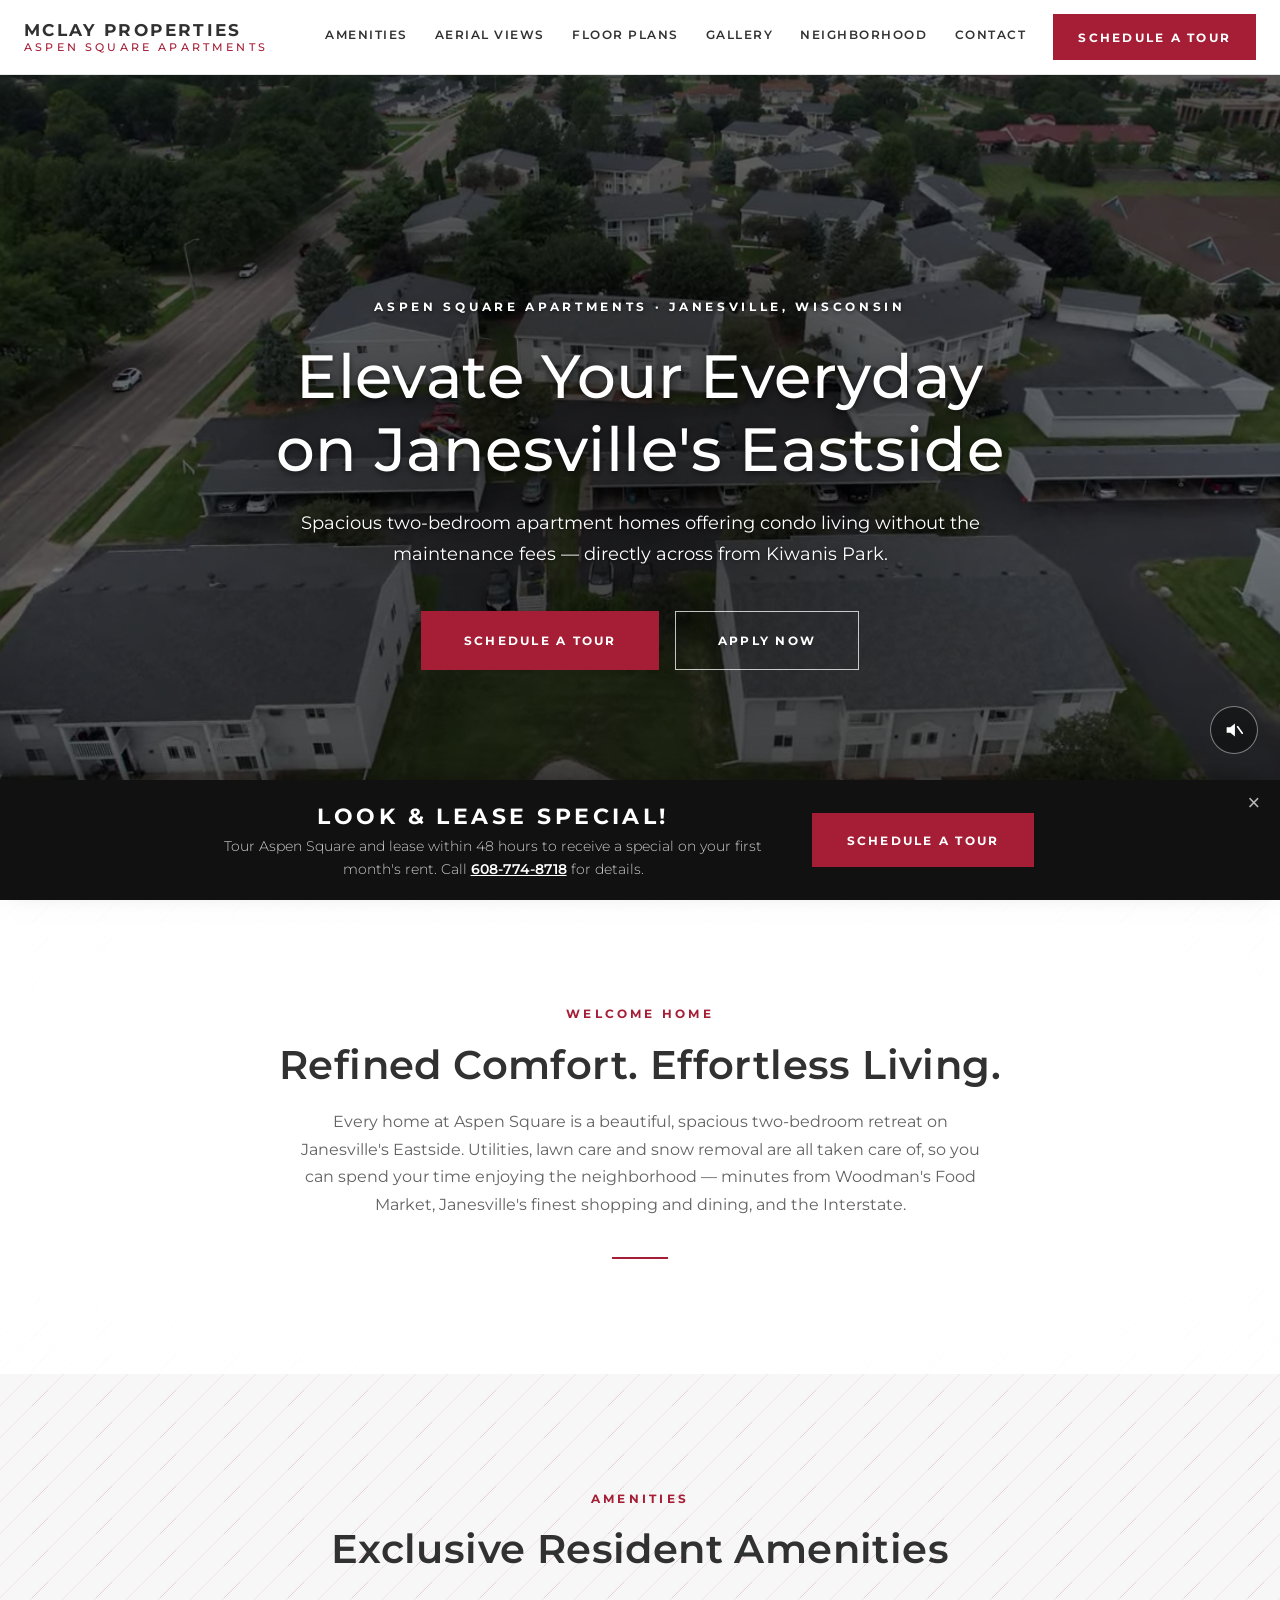
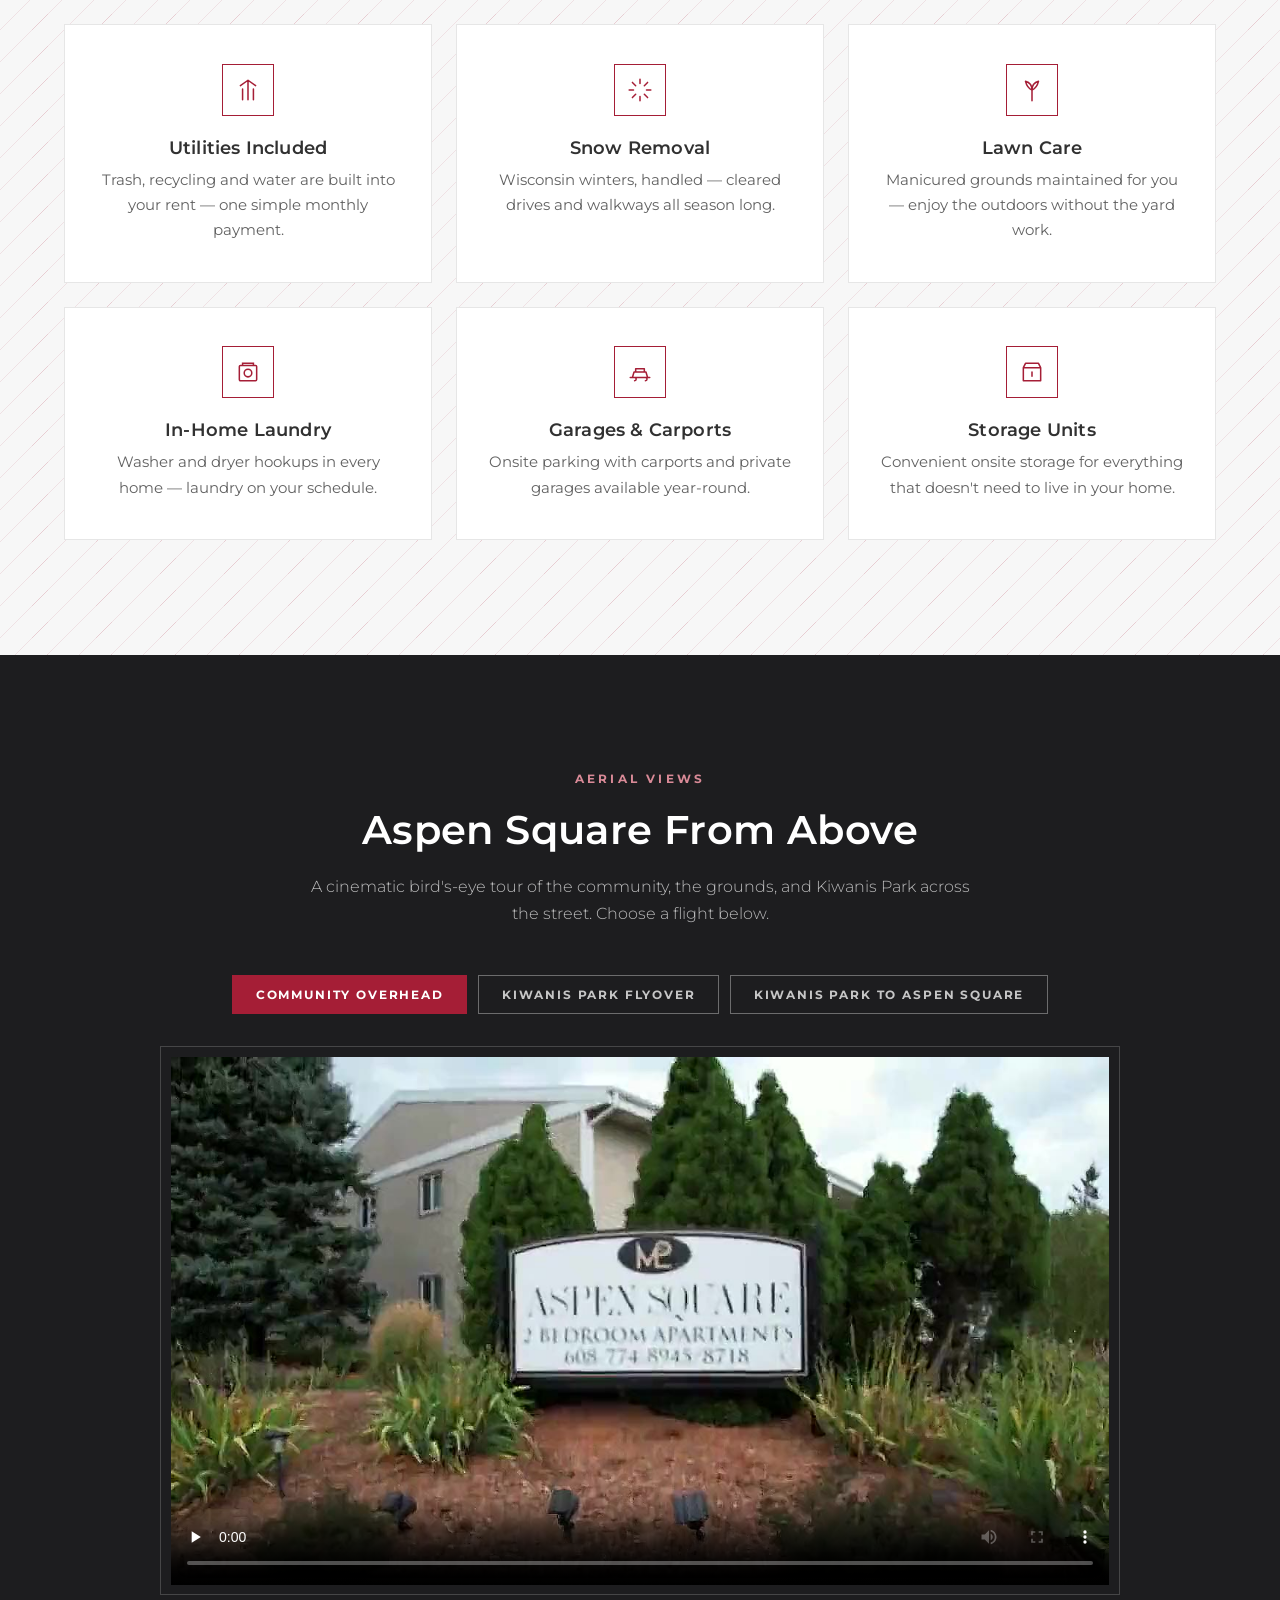
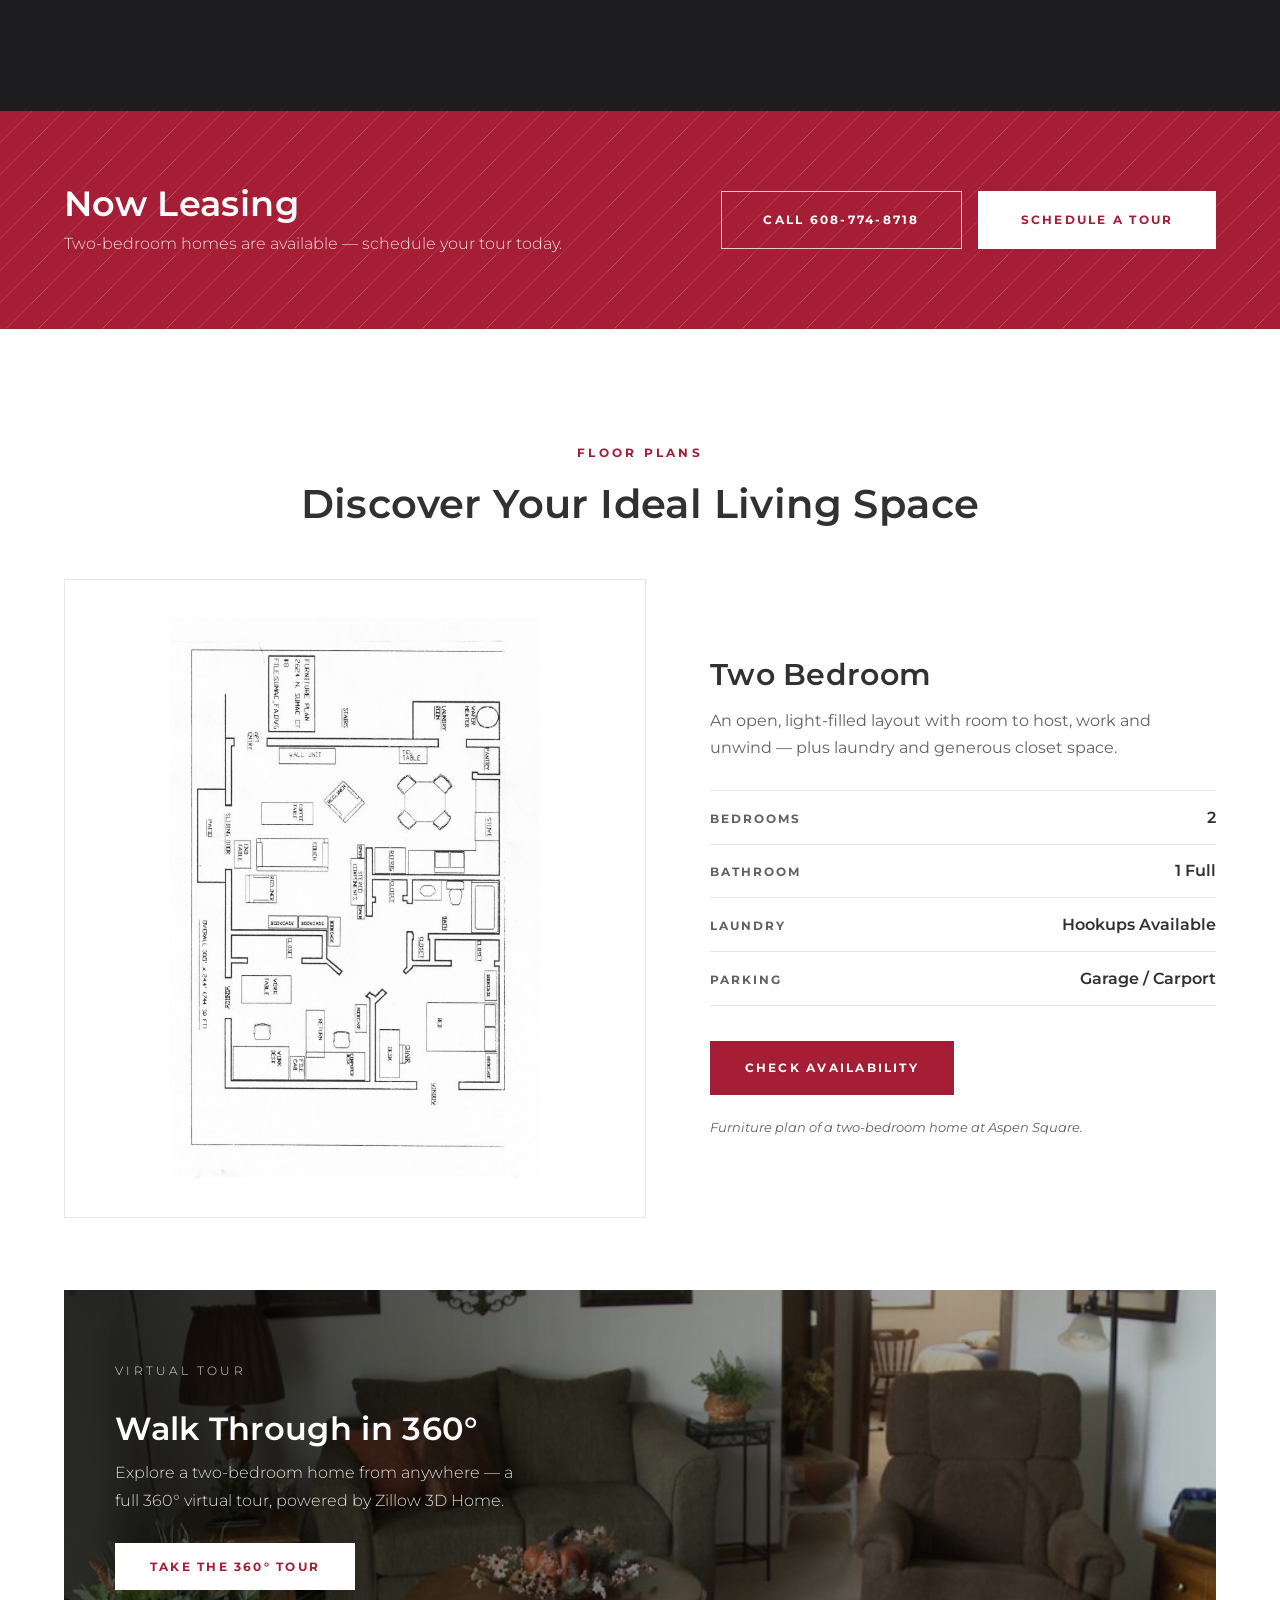
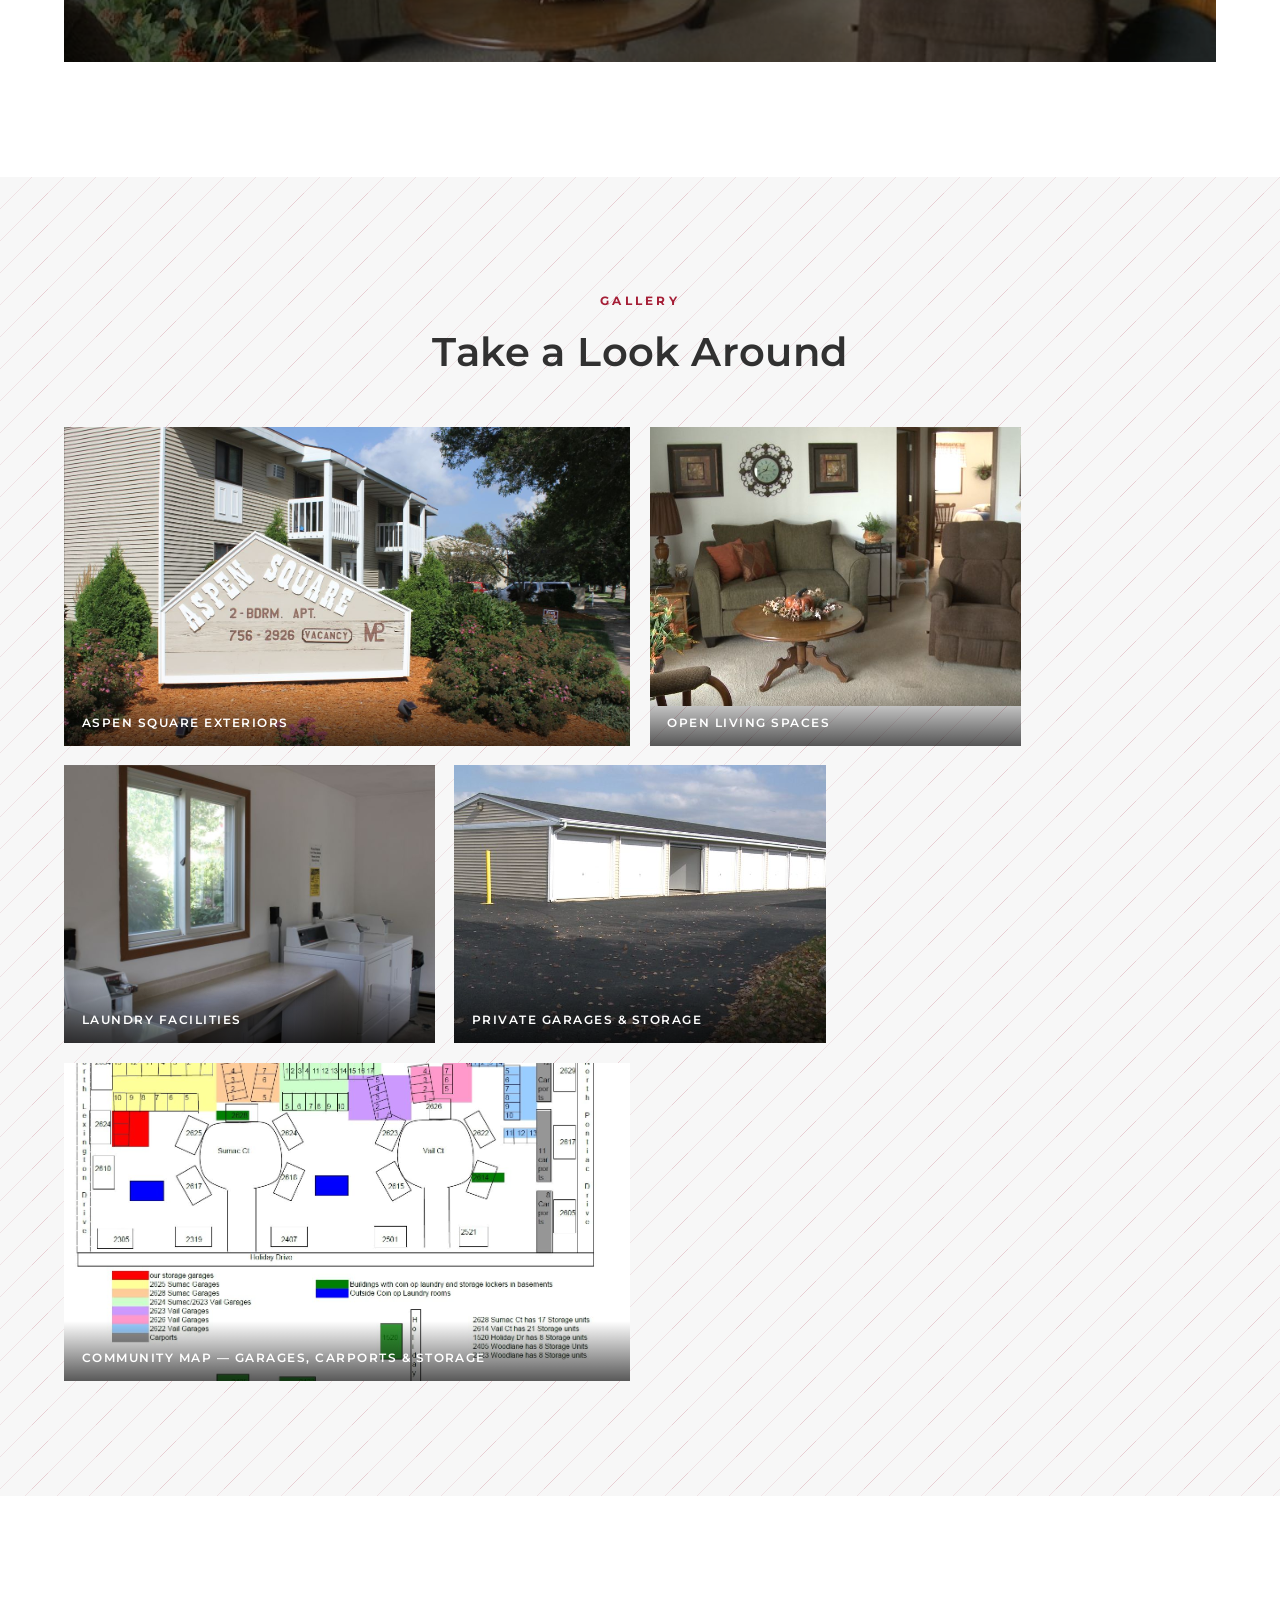
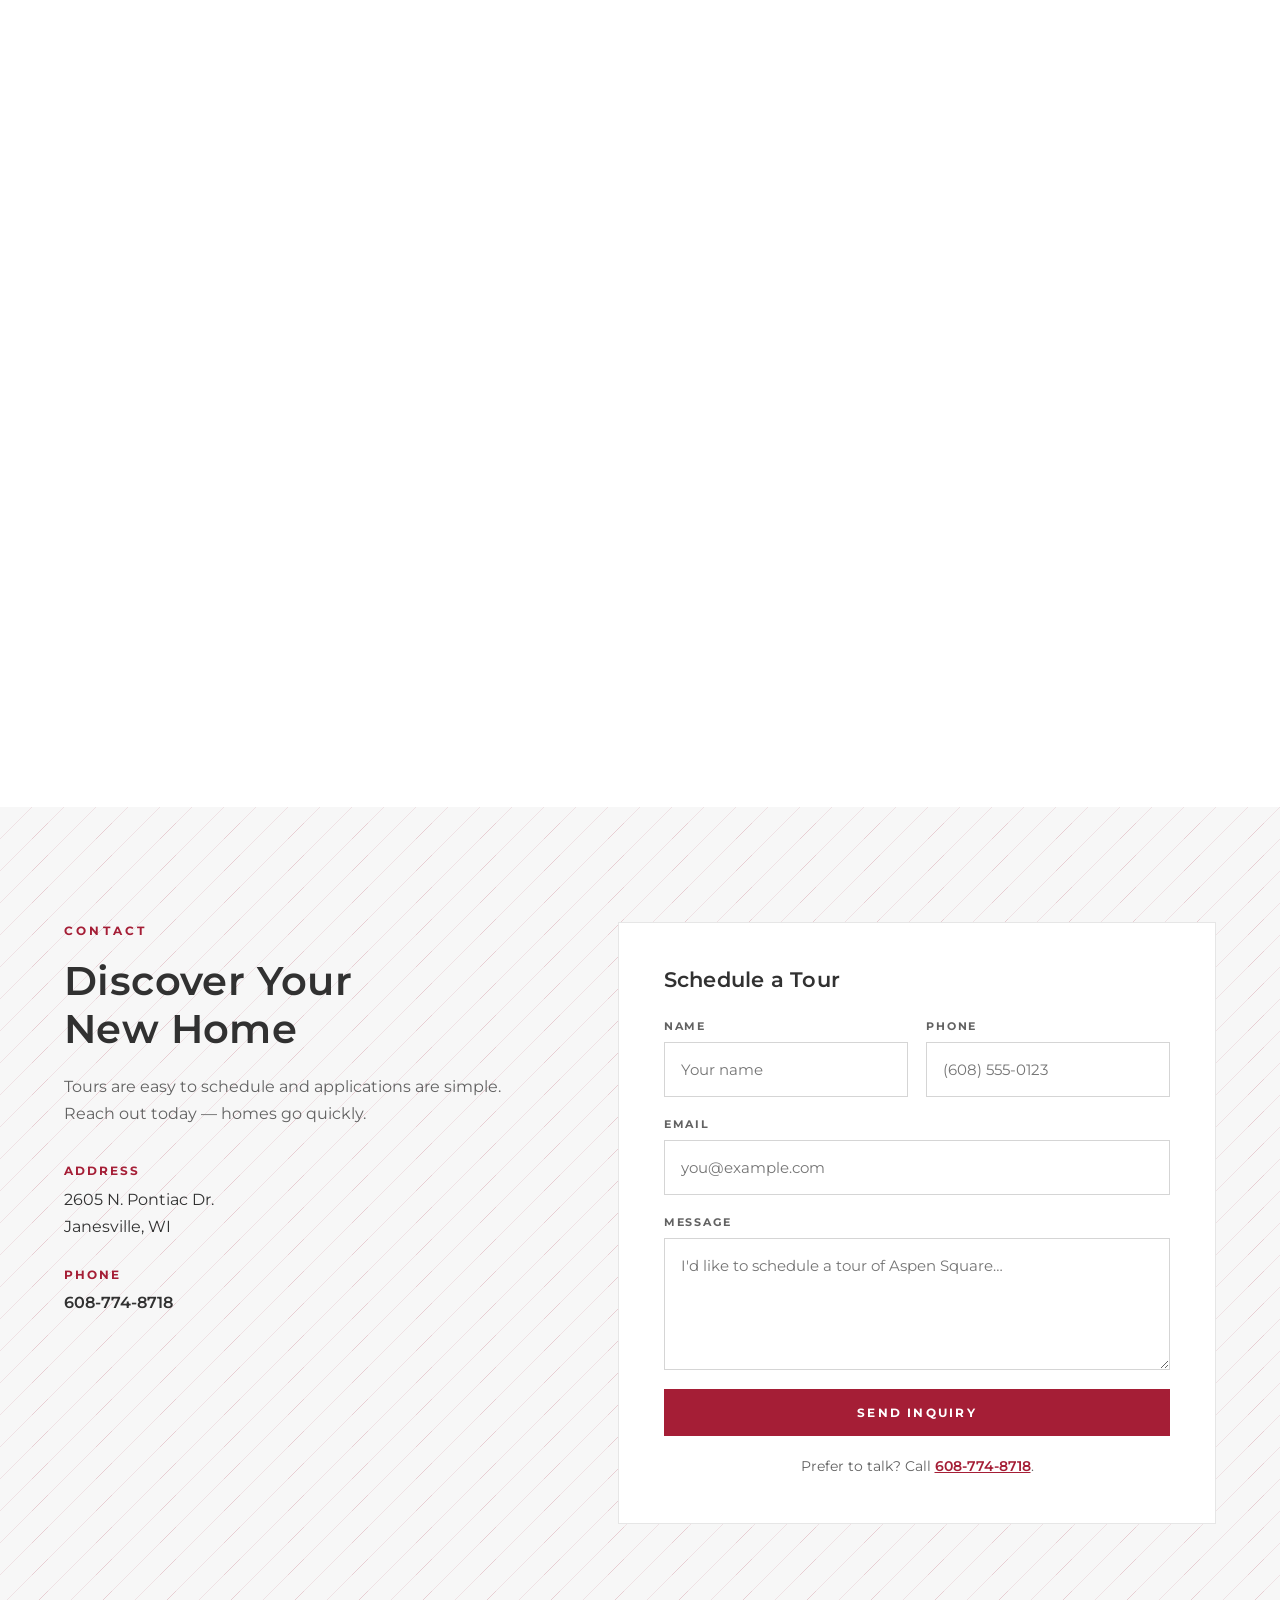
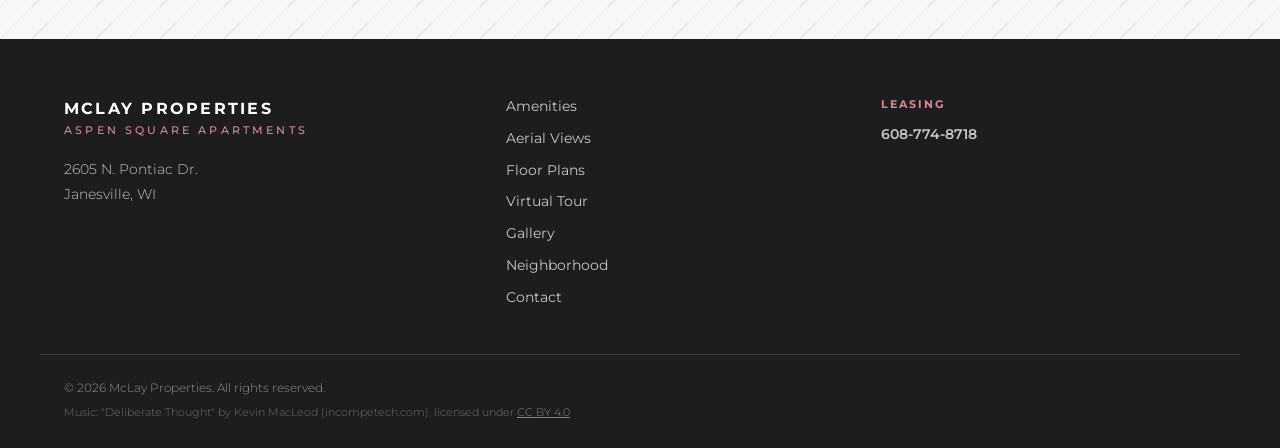
==== index.html @ cca86935 "Mobile polish: slim promo banner, tighter type, floating tour CTA All changes are scoped to the 780p" ====
<!DOCTYPE html>
<html lang="en">
<head>
  <meta charset="UTF-8">
  <meta name="viewport" content="width=device-width, initial-scale=1.0">
  <title>McLay Properties — Aspen Square Apartments | Janesville, WI</title>
  <meta name="description" content="Spacious two-bedroom apartment homes on Janesville's Eastside. Condo living without the maintenance fees — utilities, lawn care and snow removal included.">
  <meta property="og:title" content="McLay Properties — Aspen Square Apartments">
  <meta property="og:description" content="Condo living without the maintenance fees. Spacious two-bedroom apartment homes on Janesville's Eastside, across from Kiwanis Park.">
  <meta property="og:type" content="website">
  <link rel="preconnect" href="https://fonts.googleapis.com">
  <link rel="preconnect" href="https://fonts.gstatic.com" crossorigin>
  <link href="https://fonts.googleapis.com/css2?family=Montserrat:ital,wght@0,300;0,400;0,500;0,600;0,700;1,400&display=swap" rel="stylesheet">
  <link rel="stylesheet" href="css/styles.css">
  <link rel="icon" href="data:image/svg+xml,<svg xmlns='http://www.w3.org/2000/svg' viewBox='0 0 100 100'><rect width='100' height='100' fill='%23a51e36'/><text x='50' y='72' font-size='60' text-anchor='middle' fill='white' font-family='Georgia'>M</text></svg>">
</head>
<body>

  <!-- ============ HEADER ============ -->
  <header class="header" id="header">
    <div class="header__inner">
      <a href="#top" class="header__brand">
        <span class="header__brand-name">McLay Properties</span>
        <span class="header__brand-sub">Aspen Square Apartments</span>
      </a>
      <nav class="header__nav" id="headerNav" aria-label="Primary">
        <a href="#amenities">Amenities</a>
        <a href="#aerial">Aerial Views</a>
        <a href="#floorplans">Floor Plans</a>
        <a href="#gallery">Gallery</a>
        <a href="#neighborhood">Neighborhood</a>
        <a href="#contact">Contact</a>
        <a href="#contact" class="btn btn--solid btn--nav">Schedule a Tour</a>
      </nav>
      <button class="header__toggle" id="navToggle" aria-label="Open menu" aria-expanded="false">
        <span></span><span></span><span></span>
      </button>
    </div>
  </header>

  <main id="top">

    <!-- ============ HERO ============ -->
    <section class="hero">
      <video class="hero__media" autoplay muted loop playsinline preload="metadata" poster="img/hero-poster.jpg" aria-hidden="true">
        <source src="media/hero-drone.webm" type="video/webm">
        <source src="media/hero-drone.mp4" type="video/mp4">
      </video>
      <div class="hero__overlay" aria-hidden="true"></div>
      <audio id="bgMusic" loop preload="none">
        <source src="media/ambient.mp3" type="audio/mpeg">
        <source src="media/ambient.ogg" type="audio/ogg">
      </audio>
      <button class="hero__audio" id="audioToggle" aria-pressed="false" aria-label="Play background music">
        <svg viewBox="0 0 24 24" width="22" height="22" aria-hidden="true">
          <path d="M4 9v6h4l5 4V5L8 9H4z" fill="currentColor"/>
          <g class="hero__audio-waves" fill="none" stroke="currentColor" stroke-width="1.8" stroke-linecap="round">
            <path d="M16 9.5a3.5 3.5 0 0 1 0 5"/>
            <path d="M18.5 7a7 7 0 0 1 0 10"/>
          </g>
          <line class="hero__audio-slash" x1="16" y1="8.5" x2="21" y2="15.5" stroke="currentColor" stroke-width="1.8" stroke-linecap="round"/>
        </svg>
      </button>
      <div class="hero__content">
        <p class="hero__eyebrow fade">Aspen Square Apartments &middot; Janesville, Wisconsin</p>
        <h1 class="fade">Elevate Your Everyday<br>on Janesville's Eastside</h1>
        <p class="hero__sub fade">Spacious two-bedroom apartment homes offering condo living without the maintenance fees — directly across from Kiwanis Park.</p>
        <div class="hero__actions fade">
          <a href="#contact" class="btn btn--solid btn--lg">Schedule a Tour</a>
          <a href="#contact" class="btn btn--outline-light btn--lg">Apply Now</a>
        </div>
      </div>
    </section>

    <!-- ============ INTRO ============ -->
    <section class="intro">
      <div class="container container--narrow">
        <p class="eyebrow fade">Welcome Home</p>
        <h2 class="fade">Refined Comfort. Effortless Living.</h2>
        <p class="intro__text fade">Every home at Aspen Square is a beautiful, spacious two-bedroom retreat on Janesville's Eastside. Utilities, lawn care and snow removal are all taken care of, so you can spend your time enjoying the neighborhood — minutes from Woodman's Food Market, Janesville's finest shopping and dining, and the Interstate.</p>
        <span class="rule fade" aria-hidden="true"></span>
      </div>
    </section>

    <!-- ============ AMENITIES ============ -->
    <section class="amenities" id="amenities">
      <div class="container">
        <p class="eyebrow eyebrow--center fade">Amenities</p>
        <h2 class="h2--center fade">Exclusive Resident Amenities</h2>
        <div class="amenities__grid">
          <article class="amenity fade">
            <div class="amenity__icon" aria-hidden="true">
              <svg viewBox="0 0 24 24"><path d="M12 3v18M5 8l7-5 7 5M7 21V11m10 10V11" fill="none" stroke="currentColor" stroke-width="1.4" stroke-linecap="round" stroke-linejoin="round"/></svg>
            </div>
            <h3>Utilities Included</h3>
            <p>Trash, recycling and water are built into your rent — one simple monthly payment.</p>
          </article>
          <article class="amenity fade">
            <div class="amenity__icon" aria-hidden="true">
              <svg viewBox="0 0 24 24"><path d="M12 2v4m0 12v4M2 12h4m12 0h4M5 5l3 3m8 8 3 3M19 5l-3 3M8 16l-3 3" fill="none" stroke="currentColor" stroke-width="1.4" stroke-linecap="round"/></svg>
            </div>
            <h3>Snow Removal</h3>
            <p>Wisconsin winters, handled — cleared drives and walkways all season long.</p>
          </article>
          <article class="amenity fade">
            <div class="amenity__icon" aria-hidden="true">
              <svg viewBox="0 0 24 24"><path d="M12 22V12m0 0c0-4 2.5-7 6-8-1 4-2.5 6.5-6 8Zm0 0c0-4-2.5-7-6-8 1 4 2.5 6.5 6 8Z" fill="none" stroke="currentColor" stroke-width="1.4" stroke-linecap="round" stroke-linejoin="round"/></svg>
            </div>
            <h3>Lawn Care</h3>
            <p>Manicured grounds maintained for you — enjoy the outdoors without the yard work.</p>
          </article>
          <article class="amenity fade">
            <div class="amenity__icon" aria-hidden="true">
              <svg viewBox="0 0 24 24"><rect x="4" y="6" width="16" height="14" rx="1" fill="none" stroke="currentColor" stroke-width="1.4"/><circle cx="12" cy="13" r="3.5" fill="none" stroke="currentColor" stroke-width="1.4"/><path d="M7 6V4h10v2" stroke="currentColor" stroke-width="1.4" fill="none"/></svg>
            </div>
            <h3>In-Home Laundry</h3>
            <p>Washer and dryer hookups in every home — laundry on your schedule.</p>
          </article>
          <article class="amenity fade">
            <div class="amenity__icon" aria-hidden="true">
              <svg viewBox="0 0 24 24"><path d="M3 17h18M5 17l1.5-5h11L19 17M8 12V9h8v3M7 20a1.5 1.5 0 1 0 0-3m10 3a1.5 1.5 0 1 0 0-3" fill="none" stroke="currentColor" stroke-width="1.4" stroke-linecap="round" stroke-linejoin="round"/></svg>
            </div>
            <h3>Garages &amp; Carports</h3>
            <p>Onsite parking with carports and private garages available year-round.</p>
          </article>
          <article class="amenity fade">
            <div class="amenity__icon" aria-hidden="true">
              <svg viewBox="0 0 24 24"><path d="M4 8h16v12H4zM4 8l2-4h12l2 4M12 12v4" fill="none" stroke="currentColor" stroke-width="1.4" stroke-linecap="round" stroke-linejoin="round"/></svg>
            </div>
            <h3>Storage Units</h3>
            <p>Convenient onsite storage for everything that doesn't need to live in your home.</p>
          </article>
        </div>
      </div>
    </section>

    <!-- ============ AERIAL / DRONE SHOWCASE ============ -->
    <section class="aerial" id="aerial">
      <div class="container">
        <p class="eyebrow eyebrow--center eyebrow--onDark fade">Aerial Views</p>
        <h2 class="h2--center h2--onDark fade">Aspen Square From Above</h2>
        <p class="aerial__lead fade">A cinematic bird's-eye tour of the community, the grounds, and Kiwanis Park across the street. Choose a flight below.</p>
        <div class="aerial__tabs fade" role="tablist" aria-label="Choose a drone video">
          <button class="aerial__tab is-active" data-video="media/aerial-sign-ascent.mp4" data-poster="img/aerial/sign-ascent.jpg">Community Overhead</button>
          <button class="aerial__tab" data-video="media/aerial-kiwanis-sign.mp4" data-poster="img/aerial/kiwanis-sign.jpg">Kiwanis Park Flyover</button>
          <button class="aerial__tab" data-video="media/aerial-kiwanis-overhead.mp4" data-poster="img/aerial/kiwanis-overhead.jpg">Kiwanis Park to Aspen Square</button>
        </div>
        <div class="aerial__frame fade" id="droneFrame">
          <video class="aerial__video" id="aerialPlayer" controls playsinline preload="none" poster="img/aerial/sign-ascent.jpg">
            <source src="media/aerial-sign-ascent.mp4" type="video/mp4">
          </video>
        </div>
      </div>
    </section>

    <!-- ============ NOW LEASING BAND ============ -->
    <section class="leasing">
      <div class="container leasing__inner">
        <div class="fade">
          <h2 class="leasing__title">Now Leasing</h2>
          <p class="leasing__sub">Two-bedroom homes are available — schedule your tour today.</p>
        </div>
        <div class="leasing__actions fade">
          <a href="tel:16087748718" class="btn btn--outline-light btn--lg">Call 608-774-8718</a>
          <a href="#contact" class="btn btn--white btn--lg">Schedule a Tour</a>
        </div>
      </div>
    </section>

    <!-- ============ FLOOR PLANS ============ -->
    <section class="floorplans" id="floorplans">
      <div class="container">
        <p class="eyebrow eyebrow--center fade">Floor Plans</p>
        <h2 class="h2--center fade">Discover Your Ideal Living Space</h2>
        <div class="plan fade">
          <div class="plan__media">
            <img src="img/floor-plan.jpg" alt="Furniture plan of a two-bedroom Aspen Square apartment showing living room, kitchen, bath and both bedrooms" loading="lazy">
          </div>
          <div class="plan__info">
            <h3>Two Bedroom</h3>
            <p class="plan__desc">An open, light-filled layout with room to host, work and unwind — plus laundry and generous closet space.</p>
            <ul class="plan__facts">
              <li><span>Bedrooms</span><strong>2</strong></li>
              <li><span>Bathroom</span><strong>1 Full</strong></li>
              <li><span>Laundry</span><strong>Hookups Available</strong></li>
              <li><span>Parking</span><strong>Garage / Carport</strong></li>
            </ul>
            <a href="#contact" class="btn btn--solid">Check Availability</a>
            <p class="plan__note">Furniture plan of a two-bedroom home at Aspen Square.</p>
          </div>
        </div>

        <!--
          ZILLOW 3D HOME TOUR
          When the tour is published, paste its share link into data-tour-url below, e.g.
          data-tour-url="https://www.zillow.com/view-3d-home/YOUR-TOUR-ID/"
          See README.md for details.
        -->
        <div class="tour fade" id="tour" data-tour-url="">
          <div class="tour__media" aria-hidden="true"></div>
          <div class="tour__text">
            <p class="eyebrow eyebrow--onDark">Virtual Tour</p>
            <h3>Walk Through in 360&deg;</h3>
            <p>Explore a two-bedroom home from anywhere — a full 360&deg; virtual tour, powered by Zillow 3D Home.</p>
            <button type="button" class="btn btn--white" id="tourOpen">Take the 360&deg; Tour</button>
          </div>
        </div>
      </div>
    </section>

    <!-- ============ GALLERY ============ -->
    <section class="gallery" id="gallery">
      <div class="container">
        <p class="eyebrow eyebrow--center fade">Gallery</p>
        <h2 class="h2--center fade">Take a Look Around</h2>
        <div class="gallery__grid">
          <figure class="gallery__item gallery__item--wide fade">
            <div class="gallery__img gallery__img--1"></div>
            <figcaption>Aspen Square Exteriors</figcaption>
          </figure>
          <figure class="gallery__item fade">
            <div class="gallery__img gallery__img--2"></div>
            <figcaption>Open Living Spaces</figcaption>
          </figure>
          <figure class="gallery__item fade">
            <div class="gallery__img gallery__img--3"></div>
            <figcaption>Laundry Facilities</figcaption>
          </figure>
          <figure class="gallery__item fade">
            <div class="gallery__img gallery__img--4"></div>
            <figcaption>Private Garages &amp; Storage</figcaption>
          </figure>
          <figure class="gallery__item gallery__item--wide fade">
            <div class="gallery__img gallery__img--5"></div>
            <figcaption>Community Map &mdash; Garages, Carports &amp; Storage</figcaption>
          </figure>
        </div>
      </div>
    </section>

    <!-- ============ NEIGHBORHOOD ============ -->
    <section class="hood" id="neighborhood">
      <div class="container hood__grid">
        <div class="hood__media fade" aria-hidden="true"></div>
        <div class="hood__text">
          <p class="eyebrow fade">Neighborhood</p>
          <h2 class="fade">In the Heart of Janesville's Eastside</h2>
          <ul class="hood__list">
            <li class="fade">
              <strong>Kiwanis Park</strong>
              <p>Directly across the street — trails, green space and open sky.</p>
            </li>
            <li class="fade">
              <strong>Woodman's Food Market</strong>
              <p>Groceries minutes away, alongside Janesville's finest shopping and dining.</p>
            </li>
            <li class="fade">
              <strong>Interstate Access</strong>
              <p>Quick connections to I-39 / I-90 for easy commutes to Madison, Beloit and beyond.</p>
            </li>
          </ul>
          <a class="btn btn--outline fade" href="https://www.google.com/maps/search/?api=1&amp;query=2605+N+Pontiac+Dr+Janesville+WI" target="_blank" rel="noopener">Get Directions</a>
        </div>
      </div>
    </section>

    <!-- ============ CONTACT ============ -->
    <section class="contact" id="contact">
      <div class="container contact__grid">
        <div class="contact__info">
          <p class="eyebrow fade">Contact</p>
          <h2 class="fade">Discover Your New Home</h2>
          <p class="contact__lead fade">Tours are easy to schedule and applications are simple. Reach out today — homes go quickly.</p>
          <dl class="contact__details">
            <div class="fade">
              <dt>Address</dt>
              <dd>2605 N. Pontiac Dr.<br>Janesville, WI</dd>
            </div>
            <div class="fade">
              <dt>Phone</dt>
              <dd>
                <a href="tel:16087748718">608-774-8718</a>
              </dd>
            </div>
          </dl>
        </div>
        <form class="contact__form fade" id="contactForm">
          <h3>Schedule a Tour</h3>
          <div class="form__row">
            <label>
              <span>Name</span>
              <input type="text" name="name" placeholder="Your name" required>
            </label>
            <label>
              <span>Phone</span>
              <input type="tel" name="phone" placeholder="(608) 555-0123" required>
            </label>
          </div>
          <label>
            <span>Email</span>
            <input type="email" name="email" placeholder="you@example.com">
          </label>
          <label>
            <span>Message</span>
            <textarea name="message" rows="4" placeholder="I'd like to schedule a tour of Aspen Square…"></textarea>
          </label>
          <button type="submit" class="btn btn--solid btn--full">Send Inquiry</button>
          <p class="form__note">Prefer to talk? Call <a href="tel:16087748718">608-774-8718</a>.</p>
        </form>
      </div>
    </section>
  </main>

  <!-- ============ FOOTER ============ -->
  <footer class="footer">
    <div class="container footer__grid">
      <div class="footer__brand">
        <p class="footer__name">McLay Properties</p>
        <p class="footer__sub">Aspen Square Apartments</p>
        <p class="footer__addr">2605 N. Pontiac Dr.<br>Janesville, WI</p>
      </div>
      <nav class="footer__nav" aria-label="Footer">
        <a href="#amenities">Amenities</a>
        <a href="#aerial">Aerial Views</a>
        <a href="#floorplans">Floor Plans</a>
        <a href="#tour">Virtual Tour</a>
        <a href="#gallery">Gallery</a>
        <a href="#neighborhood">Neighborhood</a>
        <a href="#contact">Contact</a>
      </nav>
      <div class="footer__contact">
        <p class="footer__label">Leasing</p>
        <a href="tel:16087748718">608-774-8718</a>
      </div>
    </div>
    <div class="container footer__legal">
      <p>&copy; <span id="year">2026</span> McLay Properties. All rights reserved.</p>
      <p class="footer__credit">Music: "Deliberate Thought" by Kevin MacLeod (incompetech.com), licensed under <a href="https://creativecommons.org/licenses/by/4.0/" target="_blank" rel="noopener">CC BY 4.0</a></p>
    </div>
  </footer>

  <!-- ============ VIRTUAL TOUR LIGHTBOX ============ -->
  <div class="modal" id="tourModal" role="dialog" aria-modal="true" aria-label="360 degree virtual tour" hidden>
    <div class="modal__backdrop" data-close></div>
    <div class="modal__panel">
      <button class="modal__close" id="tourClose" aria-label="Close virtual tour">&times;</button>
      <div class="modal__body" id="tourBody">
        <div class="modal__pending">
          <p class="modal__pending-title">360&deg; Tour Coming Soon</p>
          <p class="modal__pending-sub">We're capturing the virtual tour with Zillow 3D Home. In the meantime, call <a href="tel:16087748718">608-774-8718</a> to schedule an in-person tour.</p>
        </div>
      </div>
    </div>
  </div>

  <!-- ============ LOOK & LEASE BANNER ============ -->
  <aside class="promo" id="promoBanner" role="region" aria-label="Leasing special" hidden>
    <button class="promo__close" id="promoClose" aria-label="Dismiss this message">&times;</button>
    <div class="promo__inner">
      <div class="promo__text">
        <p class="promo__title">Look &amp; Lease Special!</p>
        <p class="promo__sub promo__sub--full">Tour Aspen Square and lease within 48 hours to receive a special on your first month's rent. Call <a href="tel:16087748718">608-774-8718</a> for details.</p>
        <p class="promo__sub promo__sub--short">Tour &amp; lease within 48 hours for a first-month special &middot; <a href="tel:16087748718">608-774-8718</a></p>
      </div>
      <a href="#contact" class="btn btn--solid promo__btn">Schedule a Tour</a>
    </div>
  </aside>

  <!-- Mobile-only floating call to action (hidden on desktop) -->
  <a href="#contact" class="btn btn--solid mobile-cta">Schedule a Tour</a>

  <script src="js/main.js"></script>
</body>
</html>
---- css/styles.css ----
/* ==========================================================================
   McLay Properties — Aspen Square Apartments
   Clean luxury-minimal system in the style of McKenzie Place:
   white grounds, charcoal type, crimson accent, square corners.
   ========================================================================== */

:root {
  --white: #ffffff;
  --offwhite: #f7f7f7;
  --line: #e6e6e6;
  --ink: #313131;
  --ink-soft: #626262;
  --crimson: #a51e36;
  --crimson-dark: #86172b;
  --dark: #1d1d1f;
  --font: "Montserrat", "Helvetica Neue", Arial, sans-serif;
  --ease: cubic-bezier(0.25, 0.6, 0.3, 1);
}

* { margin: 0; padding: 0; box-sizing: border-box; }

html { scroll-behavior: smooth; }

body {
  font-family: var(--font);
  font-weight: 400;
  color: var(--ink);
  background: var(--white);
  line-height: 1.7;
  font-size: 16px;
  -webkit-font-smoothing: antialiased;
  overflow-x: hidden;
}

img, svg { display: block; max-width: 100%; }

[hidden] { display: none !important; }

h1, h2, h3 {
  font-weight: 600;
  line-height: 1.2;
  letter-spacing: 0.01em;
  color: var(--ink);
  text-wrap: balance;
}

h1 { font-size: clamp(2.2rem, 5.5vw, 3.8rem); font-weight: 500; }
h2 { font-size: clamp(1.7rem, 3.4vw, 2.5rem); margin-bottom: 1.2rem; }
h3 { font-size: 1.15rem; }

a { color: inherit; }

.container { max-width: 1200px; margin: 0 auto; padding: 0 1.5rem; }
.container--narrow { max-width: 780px; }

.eyebrow {
  display: block;
  font-size: 0.72rem;
  font-weight: 700;
  letter-spacing: 0.28em;
  text-transform: uppercase;
  color: var(--crimson);
  margin-bottom: 1rem;
}
.eyebrow--center { text-align: center; }
.eyebrow--onDark { color: #d98a97; }

.h2--center { text-align: center; }
.h2--onDark { color: var(--white); }

.rule {
  display: block;
  width: 56px;
  height: 2px;
  background: var(--crimson);
  margin: 2.4rem auto 0;
}

/* ---------- Buttons ---------- */

.btn {
  display: inline-flex;
  align-items: center;
  justify-content: center;
  gap: 0.5rem;
  padding: 0.95rem 2.1rem;
  font-family: var(--font);
  font-size: 0.78rem;
  font-weight: 700;
  letter-spacing: 0.18em;
  text-transform: uppercase;
  text-decoration: none;
  border: 1px solid transparent;
  cursor: pointer;
  transition: background 0.3s var(--ease), color 0.3s var(--ease), border-color 0.3s var(--ease),
    transform 0.3s var(--ease), box-shadow 0.3s var(--ease);
}
.btn:hover { transform: translateY(-2px); box-shadow: 0 10px 24px -12px rgba(0, 0, 0, 0.35); }
.btn:active { transform: translateY(0); box-shadow: none; }

.btn--solid { background: var(--crimson); color: var(--white); }
.btn--solid:hover { background: var(--crimson-dark); }

.btn--outline { border-color: var(--ink); color: var(--ink); background: transparent; }
.btn--outline:hover { background: var(--ink); color: var(--white); }

.btn--outline-light { border-color: rgba(255, 255, 255, 0.75); color: var(--white); background: transparent; }
.btn--outline-light:hover { background: var(--white); border-color: var(--white); color: var(--ink); }

.btn--white { background: var(--white); color: var(--crimson); }
.btn--white:hover { background: #f0f0f0; }

.btn--lg { padding: 1.1rem 2.6rem; }
.btn--full { width: 100%; }
.btn--nav { padding: 0.7rem 1.5rem; }

/* ---------- Header ---------- */

.header {
  position: fixed;
  inset: 0 0 auto 0;
  z-index: 100;
  background: var(--white);
  border-bottom: 1px solid var(--line);
  transition: box-shadow 0.3s var(--ease);
  animation: header-in 0.7s var(--ease) both;
}
@keyframes header-in {
  from { transform: translateY(-100%); }
  to { transform: translateY(0); }
}
.header.is-scrolled { box-shadow: 0 6px 24px -12px rgba(0, 0, 0, 0.18); }

.header__inner {
  max-width: 1320px;
  margin: 0 auto;
  padding: 0.9rem 1.5rem;
  display: flex;
  align-items: center;
  justify-content: space-between;
  gap: 1.5rem;
}

.header__brand { text-decoration: none; line-height: 1.25; }
.header__brand-name {
  display: block;
  font-size: 1.05rem;
  font-weight: 700;
  letter-spacing: 0.14em;
  text-transform: uppercase;
  color: var(--ink);
}
.header__brand-sub {
  display: block;
  font-size: 0.66rem;
  font-weight: 500;
  letter-spacing: 0.3em;
  text-transform: uppercase;
  color: var(--crimson);
}

.header__nav { display: flex; align-items: center; gap: 1.7rem; }
.header__nav a:not(.btn) {
  font-size: 0.78rem;
  font-weight: 600;
  letter-spacing: 0.12em;
  text-transform: uppercase;
  text-decoration: none;
  color: var(--ink);
  padding-bottom: 3px;
  border-bottom: 2px solid transparent;
  transition: color 0.25s, border-color 0.25s;
}
.header__nav a:not(.btn):hover { color: var(--crimson); border-color: var(--crimson); }

.header__toggle {
  display: none;
  flex-direction: column;
  gap: 5px;
  background: none;
  border: 0;
  padding: 8px;
  cursor: pointer;
}
.header__toggle span {
  width: 24px;
  height: 2px;
  background: var(--ink);
  transition: transform 0.3s var(--ease), opacity 0.3s;
}
.header__toggle[aria-expanded="true"] span:nth-child(1) { transform: translateY(7px) rotate(45deg); }
.header__toggle[aria-expanded="true"] span:nth-child(2) { opacity: 0; }
.header__toggle[aria-expanded="true"] span:nth-child(3) { transform: translateY(-7px) rotate(-45deg); }

/* ---------- Hero ---------- */

.hero {
  position: relative;
  min-height: 92svh;
  display: grid;
  place-items: center;
  text-align: center;
  color: var(--white);
  margin-top: 62px;
  overflow: hidden;
}
.hero__media {
  position: absolute;
  inset: 0;
  width: 100%;
  height: 100%;
  object-fit: cover;
  background:
    url("../img/hero.jpg") center / cover no-repeat,
    var(--dark);
  filter: brightness(0.88);
}
.hero__overlay {
  position: absolute;
  inset: 0;
  background:
    radial-gradient(60% 58% at 50% 54%, rgba(0, 0, 0, 0.58), rgba(0, 0, 0, 0.12) 80%),
    linear-gradient(180deg, rgba(0, 0, 0, 0.5), rgba(0, 0, 0, 0.35) 55%, rgba(0, 0, 0, 0.6));
}
.hero__content {
  position: relative;
  z-index: 2;
  max-width: 860px;
  padding: 6rem 1.5rem 5rem;
}
.hero__content h1 {
  color: var(--white);
  margin-bottom: 1.3rem;
  text-shadow: 0 2px 6px rgba(0, 0, 0, 0.55), 0 8px 32px rgba(0, 0, 0, 0.45);
}
.hero__eyebrow {
  font-size: 0.72rem;
  font-weight: 700;
  letter-spacing: 0.32em;
  text-transform: uppercase;
  color: var(--white);
  text-shadow: 0 1px 4px rgba(0, 0, 0, 0.65);
  margin-bottom: 1.4rem;
}
.hero__sub {
  font-size: clamp(1rem, 1.6vw, 1.15rem);
  font-weight: 400;
  color: var(--white);
  text-shadow: 0 1px 4px rgba(0, 0, 0, 0.6), 0 4px 18px rgba(0, 0, 0, 0.4);
  max-width: 58ch;
  margin: 0 auto 2.6rem;
}
.hero__actions {
  display: flex;
  gap: 1rem;
  justify-content: center;
  flex-wrap: wrap;
}

.hero__audio {
  position: absolute;
  right: 1.4rem;
  bottom: 1.4rem;
  z-index: 3;
  width: 48px;
  height: 48px;
  border-radius: 50%;
  display: grid;
  place-items: center;
  color: var(--white);
  background: rgba(0, 0, 0, 0.35);
  border: 1px solid rgba(255, 255, 255, 0.45);
  backdrop-filter: blur(8px);
  -webkit-backdrop-filter: blur(8px);
  cursor: pointer;
  transition: background 0.3s var(--ease), border-color 0.3s var(--ease), transform 0.3s var(--ease);
}
.hero__audio:hover { background: rgba(0, 0, 0, 0.55); border-color: var(--white); transform: scale(1.06); }
.hero__audio:focus-visible { outline: 2px solid var(--white); outline-offset: 2px; }
.hero__audio .hero__audio-waves { opacity: 0; transition: opacity 0.25s; }
.hero__audio .hero__audio-slash { opacity: 1; transition: opacity 0.25s; }
.hero__audio[aria-pressed="true"] .hero__audio-waves { opacity: 1; }
.hero__audio[aria-pressed="true"] .hero__audio-slash { opacity: 0; }

/* ---------- Intro ---------- */

.intro {
  padding: clamp(4.5rem, 9vw, 7.5rem) 0;
  text-align: center;
  background:
    radial-gradient(110% 95% at 50% 50%, var(--white) 42%, rgba(255, 255, 255, 0.55) 100%),
    url("data:image/svg+xml,%3Csvg xmlns='http://www.w3.org/2000/svg' width='64' height='32'%3E%3Cg fill='none' stroke='rgba(165,30,54,0.10)' stroke-width='1'%3E%3Cpath d='M0 32L32 0M32 32L64 0M-16 16L16-16M16 48L48 16M48 48L80 16'/%3E%3C/g%3E%3C/svg%3E"),
    var(--white);
}
.intro__text {
  color: var(--ink-soft);
  font-size: 1.02rem;
  max-width: 62ch;
  margin: 0 auto;
}

/* ---------- Amenities ---------- */

.amenities {
  background: url("data:image/svg+xml,%3Csvg xmlns='http://www.w3.org/2000/svg' width='64' height='32'%3E%3Cg fill='none' stroke='rgba(165,30,54,0.10)' stroke-width='1'%3E%3Cpath d='M0 32L32 0M32 32L64 0M-16 16L16-16M16 48L48 16M48 48L80 16'/%3E%3C/g%3E%3C/svg%3E") var(--offwhite);
  padding: clamp(4.5rem, 9vw, 7.5rem) 0;
}
.amenities__grid {
  display: grid;
  grid-template-columns: repeat(3, 1fr);
  gap: 1.5rem;
  margin-top: 3.2rem;
}
.amenity {
  background: var(--white);
  border: 1px solid var(--line);
  padding: 2.4rem 2rem;
  text-align: center;
  transition: box-shadow 0.35s var(--ease), transform 0.35s var(--ease);
}
.amenity:hover {
  box-shadow: 0 18px 40px -22px rgba(0, 0, 0, 0.25);
  transform: translateY(-4px);
}
.amenity__icon {
  width: 52px;
  height: 52px;
  margin: 0 auto 1.3rem;
  display: grid;
  place-items: center;
  color: var(--crimson);
  border: 1px solid var(--crimson);
}
.amenity__icon svg { width: 26px; height: 26px; }
.amenity__icon { transition: background 0.35s var(--ease), color 0.35s var(--ease); }
.amenity:hover .amenity__icon { background: var(--crimson); color: var(--white); }
.amenity h3 { margin-bottom: 0.6rem; }
.amenity p { color: var(--ink-soft); font-size: 0.92rem; }

/* ---------- Aerial / Drone ---------- */

.aerial {
  background: var(--dark);
  padding: clamp(4.5rem, 9vw, 7.5rem) 0;
}
.aerial__lead {
  text-align: center;
  color: rgba(255, 255, 255, 0.7);
  font-weight: 300;
  max-width: 60ch;
  margin: 0 auto 3rem;
}
.aerial__tabs {
  display: flex;
  justify-content: center;
  flex-wrap: wrap;
  gap: 0.7rem;
  margin-bottom: 2rem;
}
.aerial__tab {
  padding: 0.7rem 1.4rem;
  font-family: var(--font);
  font-size: 0.72rem;
  font-weight: 700;
  letter-spacing: 0.16em;
  text-transform: uppercase;
  color: rgba(255, 255, 255, 0.75);
  background: transparent;
  border: 1px solid rgba(255, 255, 255, 0.35);
  cursor: pointer;
  transition: background 0.3s var(--ease), color 0.3s var(--ease), border-color 0.3s var(--ease);
}
.aerial__tab:hover { color: var(--white); border-color: var(--white); }
.aerial__tab.is-active {
  background: var(--crimson);
  border-color: var(--crimson);
  color: var(--white);
}
.aerial__frame {
  max-width: 960px;
  margin: 0 auto;
  border: 1px solid rgba(255, 255, 255, 0.18);
  padding: 10px;
}
.aerial__video {
  width: 100%;
  aspect-ratio: 16 / 9;
  object-fit: cover;
  display: block;
  background: #161618;
}

/* ---------- Now Leasing band ---------- */

.leasing {
  background: url("data:image/svg+xml,%3Csvg xmlns='http://www.w3.org/2000/svg' width='64' height='32'%3E%3Cg fill='none' stroke='rgba(255,255,255,0.12)' stroke-width='1'%3E%3Cpath d='M0 32L32 0M32 32L64 0M-16 16L16-16M16 48L48 16M48 48L80 16'/%3E%3C/g%3E%3C/svg%3E") var(--crimson);
  color: var(--white);
  padding: clamp(3rem, 6vw, 4.5rem) 0;
}
.leasing__inner {
  display: flex;
  align-items: center;
  justify-content: space-between;
  gap: 2rem;
  flex-wrap: wrap;
}
.leasing__title {
  color: var(--white);
  margin-bottom: 0.3rem;
  font-size: clamp(1.6rem, 3vw, 2.2rem);
}
.leasing__sub { color: rgba(255, 255, 255, 0.85); font-weight: 300; }
.leasing__actions { display: flex; gap: 1rem; flex-wrap: wrap; }

/* ---------- Floor plans ---------- */

.floorplans { padding: clamp(4.5rem, 9vw, 7.5rem) 0; }
.plan {
  display: grid;
  grid-template-columns: 1.15fr 1fr;
  gap: clamp(2rem, 5vw, 4.5rem);
  align-items: center;
  margin-top: 3.2rem;
}
.plan__media {
  border: 1px solid var(--line);
  padding: clamp(1.2rem, 3vw, 2.4rem);
  background: var(--white);
  display: grid;
  place-items: center;
}
.plan__media img {
  max-height: 560px;
  width: auto;
}

.plan__info h3 {
  font-size: clamp(1.4rem, 2.4vw, 1.9rem);
  margin-bottom: 0.8rem;
}
.plan__desc { color: var(--ink-soft); margin-bottom: 1.8rem; }
.plan__facts {
  list-style: none;
  margin-bottom: 2.2rem;
  border-top: 1px solid var(--line);
}
.plan__facts li {
  display: flex;
  align-items: baseline;
  justify-content: space-between;
  gap: 1rem;
  padding: 0.8rem 0;
  border-bottom: 1px solid var(--line);
}
.plan__facts span {
  font-size: 0.72rem;
  font-weight: 700;
  letter-spacing: 0.18em;
  text-transform: uppercase;
  color: var(--ink-soft);
}
.plan__facts strong { font-weight: 600; }
.plan__note {
  margin-top: 1.4rem;
  font-size: 0.8rem;
  font-style: italic;
  color: var(--ink-soft);
}

/* ---------- Virtual tour ---------- */

.tour {
  position: relative;
  margin-top: clamp(3rem, 6vw, 4.5rem);
  display: grid;
  grid-template-columns: 1fr;
  overflow: hidden;
}
.tour__media {
  position: absolute;
  inset: 0;
  background:
    linear-gradient(90deg, rgba(0, 0, 0, 0.72), rgba(0, 0, 0, 0.45) 55%, rgba(0, 0, 0, 0.25)),
    url("../img/living.jpg") center / cover no-repeat,
    var(--dark);
  background-attachment: scroll, fixed, scroll;
}
@media (max-width: 960px), (hover: none) {
  .tour__media { background-attachment: scroll; }
}
.tour__text {
  position: relative;
  z-index: 1;
  padding: clamp(2.5rem, 6vw, 4.5rem) clamp(1.5rem, 4vw, 3.5rem);
  max-width: 520px;
  color: var(--white);
}
.tour__text h3 {
  color: var(--white);
  font-size: clamp(1.4rem, 2.6vw, 2rem);
  margin-bottom: 0.7rem;
}
.tour__text p {
  color: rgba(255, 255, 255, 0.85);
  font-weight: 300;
  margin-bottom: 1.8rem;
}

/* ---------- Tour modal ---------- */

.modal {
  position: fixed;
  inset: 0;
  z-index: 300;
  display: grid;
  place-items: center;
  padding: 1.5rem;
}
.modal__backdrop {
  position: absolute;
  inset: 0;
  background: rgba(0, 0, 0, 0.75);
}
.modal__panel {
  position: relative;
  width: min(1040px, 100%);
  background: var(--dark);
  box-shadow: 0 30px 80px -20px rgba(0, 0, 0, 0.6);
}
.modal__close {
  position: absolute;
  top: -14px;
  right: -14px;
  width: 36px;
  height: 36px;
  display: grid;
  place-items: center;
  background: var(--crimson);
  color: var(--white);
  border: 0;
  font-size: 1.3rem;
  line-height: 1;
  cursor: pointer;
  transition: background 0.25s;
  z-index: 1;
}
.modal__close:hover { background: var(--crimson-dark); }
.modal__body { aspect-ratio: 16 / 9; }
.modal__body iframe {
  width: 100%;
  height: 100%;
  border: 0;
  display: block;
}
.modal__pending {
  height: 100%;
  display: grid;
  place-content: center;
  justify-items: center;
  gap: 0.5rem;
  text-align: center;
  padding: 2rem;
}
.modal__pending-title {
  color: var(--white);
  font-weight: 600;
  letter-spacing: 0.14em;
  text-transform: uppercase;
  font-size: 1.05rem;
}
.modal__pending-sub {
  color: rgba(255, 255, 255, 0.7);
  font-weight: 300;
  font-size: 0.92rem;
  max-width: 44ch;
}
.modal__pending-sub a { color: var(--white); font-weight: 600; }

/* ---------- Gallery ---------- */

.gallery {
  background: url("data:image/svg+xml,%3Csvg xmlns='http://www.w3.org/2000/svg' width='64' height='32'%3E%3Cg fill='none' stroke='rgba(165,30,54,0.10)' stroke-width='1'%3E%3Cpath d='M0 32L32 0M32 32L64 0M-16 16L16-16M16 48L48 16M48 48L80 16'/%3E%3C/g%3E%3C/svg%3E") var(--offwhite);
  padding: clamp(4.5rem, 9vw, 7.5rem) 0;
}
.gallery__grid {
  display: grid;
  grid-template-columns: repeat(6, 1fr);
  gap: 1.2rem;
  margin-top: 3.2rem;
}
.gallery__item {
  grid-column: span 2;
  position: relative;
  overflow: hidden;
  margin: 0;
}
.gallery__item--wide { grid-column: span 3; }
.gallery__img {
  aspect-ratio: 4 / 3;
  background-color: #d8d8d8;
  background-size: cover;
  background-position: center;
  transition: transform 0.8s var(--ease);
}
.gallery__item--wide .gallery__img { aspect-ratio: 16 / 9; }
.gallery__item:hover .gallery__img { transform: scale(1.05); }
.gallery__item figcaption { transition: transform 0.5s var(--ease); }
.gallery__item:hover figcaption { transform: translateY(-4px); }
.gallery__img--1 { background-image: url("../img/exterior.jpg"); }
.gallery__img--2 { background-image: url("../img/living.jpg"); }
.gallery__img--3 { background-image: url("../img/laundry.jpg"); }
.gallery__img--4 { background-image: url("../img/garages.jpg"); }
.gallery__img--5 { background-image: url("../img/site-map.jpg"); }
.gallery__item figcaption {
  position: absolute;
  inset: auto 0 0 0;
  padding: 1.6rem 1.1rem 0.8rem;
  background: linear-gradient(180deg, transparent, rgba(0, 0, 0, 0.65));
  color: var(--white);
  font-size: 0.78rem;
  font-weight: 600;
  letter-spacing: 0.12em;
  text-transform: uppercase;
}

/* ---------- Neighborhood ---------- */

.hood { padding: clamp(4.5rem, 9vw, 7.5rem) 0; }
.hood__grid {
  display: grid;
  grid-template-columns: 1fr 1fr;
  gap: clamp(2rem, 5vw, 4.5rem);
  align-items: center;
}
.hood__media {
  aspect-ratio: 4 / 5;
  background:
    url("../img/area-map.jpg") center / cover no-repeat,
    #d8d8d8;
}
.hood__list { list-style: none; margin: 1.6rem 0 2.2rem; }
.hood__list li {
  padding: 1.1rem 0;
  border-bottom: 1px solid var(--line);
}
.hood__list li:first-child { border-top: 1px solid var(--line); }
.hood__list strong {
  display: block;
  font-weight: 600;
  margin-bottom: 0.15rem;
}
.hood__list p { color: var(--ink-soft); font-size: 0.92rem; }

/* ---------- Contact ---------- */

.contact {
  background: url("data:image/svg+xml,%3Csvg xmlns='http://www.w3.org/2000/svg' width='64' height='32'%3E%3Cg fill='none' stroke='rgba(165,30,54,0.10)' stroke-width='1'%3E%3Cpath d='M0 32L32 0M32 32L64 0M-16 16L16-16M16 48L48 16M48 48L80 16'/%3E%3C/g%3E%3C/svg%3E") var(--offwhite);
  padding: clamp(4.5rem, 9vw, 7.5rem) 0;
}
.contact__grid {
  display: grid;
  grid-template-columns: 1fr 1.1fr;
  gap: clamp(2rem, 5vw, 4.5rem);
  align-items: start;
}
.contact__lead { color: var(--ink-soft); max-width: 44ch; }
.contact__details {
  margin-top: 2.2rem;
  display: grid;
  gap: 1.6rem;
}
.contact__details dt {
  font-size: 0.72rem;
  font-weight: 700;
  letter-spacing: 0.18em;
  text-transform: uppercase;
  color: var(--crimson);
  margin-bottom: 0.25rem;
}
.contact__details dd { color: var(--ink); }
.contact__details a {
  color: var(--ink);
  text-decoration: none;
  font-weight: 600;
}
.contact__details a:hover { color: var(--crimson); }

.contact__form {
  background: var(--white);
  border: 1px solid var(--line);
  padding: clamp(1.8rem, 3.5vw, 2.8rem);
  display: grid;
  gap: 1.15rem;
}
.contact__form h3 { font-size: 1.3rem; margin-bottom: 0.4rem; }
.form__row { display: grid; grid-template-columns: 1fr 1fr; gap: 1.15rem; }
.contact__form label { display: grid; gap: 0.35rem; }
.contact__form label span {
  font-size: 0.7rem;
  font-weight: 700;
  letter-spacing: 0.16em;
  text-transform: uppercase;
  color: var(--ink-soft);
}
.contact__form input,
.contact__form textarea {
  font: inherit;
  font-size: 0.95rem;
  padding: 0.85rem 1rem;
  border: 1px solid #d5d5d5;
  background: var(--white);
  color: var(--ink);
  resize: vertical;
  transition: border-color 0.25s;
}
.contact__form input:focus,
.contact__form textarea:focus {
  outline: none;
  border-color: var(--crimson);
}
.form__note { font-size: 0.85rem; color: var(--ink-soft); text-align: center; }
.form__note a { color: var(--crimson); font-weight: 600; }
.form__success {
  border: 1px solid var(--crimson);
  background: rgba(165, 30, 54, 0.06);
  color: var(--crimson);
  padding: 0.9rem 1.1rem;
  font-weight: 600;
  font-size: 0.92rem;
}

/* ---------- Footer ---------- */

.footer {
  background: var(--dark);
  color: rgba(255, 255, 255, 0.75);
  padding: 3.5rem 0 0;
}
.footer__grid {
  display: grid;
  grid-template-columns: 1.2fr 1fr 1fr;
  gap: 2.5rem;
  padding-bottom: 2.8rem;
}
.footer__name {
  font-size: 1rem;
  font-weight: 700;
  letter-spacing: 0.14em;
  text-transform: uppercase;
  color: var(--white);
}
.footer__sub {
  font-size: 0.66rem;
  font-weight: 500;
  letter-spacing: 0.3em;
  text-transform: uppercase;
  color: #d98a97;
  margin-bottom: 1.1rem;
}
.footer__addr { font-size: 0.9rem; font-weight: 300; }
.footer__nav { display: grid; gap: 0.55rem; align-content: start; }
.footer__nav a,
.footer__contact a {
  display: block;
  color: rgba(255, 255, 255, 0.75);
  text-decoration: none;
  font-size: 0.85rem;
  transition: color 0.25s;
}
.footer__nav a:hover,
.footer__contact a:hover { color: var(--white); }
.footer__label {
  font-size: 0.7rem;
  font-weight: 700;
  letter-spacing: 0.18em;
  text-transform: uppercase;
  color: #d98a97;
  margin-bottom: 0.6rem;
}
.footer__contact a { font-weight: 600; margin-bottom: 0.35rem; }
.footer__legal {
  border-top: 1px solid rgba(255, 255, 255, 0.12);
  padding-top: 1.4rem;
  padding-bottom: 1.6rem;
  font-size: 0.78rem;
  font-weight: 300;
  color: rgba(255, 255, 255, 0.5);
}
.footer__credit { margin-top: 0.3rem; font-size: 0.7rem; color: rgba(255, 255, 255, 0.35); }
.footer__credit a { color: rgba(255, 255, 255, 0.45); }

/* ---------- Look & Lease promo banner ---------- */

.promo {
  position: fixed;
  inset: auto 0 0 0;
  z-index: 200;
  min-height: 12.5svh;
  display: flex;
  align-items: center;
  background: #111111;
  color: var(--white);
  box-shadow: 0 -10px 30px -12px rgba(0, 0, 0, 0.5);
  transform: translateY(100%);
  transition: transform 0.5s var(--ease);
}
.promo.is-open { transform: translateY(0); }
.promo__inner {
  max-width: 1200px;
  width: 100%;
  margin: 0 auto;
  padding: 1.1rem 3.5rem 1.1rem 1.5rem;
  display: flex;
  align-items: center;
  justify-content: center;
  gap: 1.5rem 2.5rem;
  flex-wrap: wrap;
  text-align: center;
}
.promo__title {
  font-size: clamp(1.05rem, 2vw, 1.35rem);
  font-weight: 700;
  letter-spacing: 0.16em;
  text-transform: uppercase;
  color: var(--white);
}
.promo__sub {
  font-size: 0.88rem;
  font-weight: 300;
  color: rgba(255, 255, 255, 0.8);
  max-width: 62ch;
}
.promo__sub a { color: var(--white); font-weight: 600; }
.promo__sub--short { display: none; }
.mobile-cta { display: none; }
.promo__btn { flex-shrink: 0; }
.promo__close {
  position: absolute;
  top: 0.5rem;
  right: 0.7rem;
  width: 30px;
  height: 30px;
  display: grid;
  place-items: center;
  background: none;
  border: 0;
  color: rgba(255, 255, 255, 0.7);
  font-size: 1.35rem;
  line-height: 1;
  cursor: pointer;
  transition: color 0.25s;
}
.promo__close:hover,
.promo__close:focus-visible { color: var(--white); }

/* ---------- Fade-in reveal ---------- */

.fade {
  opacity: 0;
  transform: translateY(18px);
  transition: opacity 0.8s var(--ease), transform 0.8s var(--ease);
}
.fade.is-visible { opacity: 1; transform: translateY(0); }

.rule.fade { transform: scaleX(0); transform-origin: center; }
.rule.fade.is-visible { transform: scaleX(1); transition-duration: 1.1s; }

/* ---------- Responsive ---------- */

@media (max-width: 1060px) {
  .header__nav { gap: 1.1rem; }
}

@media (max-width: 960px) {
  .amenities__grid { grid-template-columns: 1fr 1fr; }
  .plan,
  .hood__grid,
  .contact__grid { grid-template-columns: 1fr; }
  .hood__media { aspect-ratio: 16 / 10; order: -1; }
  .gallery__item, .gallery__item--wide { grid-column: span 3; }
  .footer__grid { grid-template-columns: 1fr 1fr; }
}

@media (max-width: 780px) {
  /* No hamburger menu on mobile: the header shows only the brand and
     visitors navigate by scrolling. Desktop keeps the full nav. */
  .header__toggle { display: none; }
  .header__nav { display: none; }
  .amenities__grid { grid-template-columns: 1fr; }
  .form__row { grid-template-columns: 1fr; }
  .gallery__item, .gallery__item--wide { grid-column: span 6; }
  .leasing__inner { flex-direction: column; text-align: center; }
  .footer__grid { grid-template-columns: 1fr; }
  .hero__actions .btn { width: 100%; max-width: 320px; }

  /* Tighter type on small screens */
  h1 { font-size: clamp(1.8rem, 7.5vw, 2.2rem); }
  h2 { font-size: clamp(1.45rem, 5.5vw, 1.7rem); }
  .hero__sub { font-size: 0.95rem; margin-bottom: 2rem; }

  /* Slimmed-down Look & Lease banner: one short line + button */
  .promo { min-height: 0; }
  .promo__inner { padding: 0.7rem 2.4rem 0.8rem 1rem; gap: 0.35rem 1rem; }
  .promo__title { font-size: 0.82rem; letter-spacing: 0.1em; }
  .promo__sub--full { display: none; }
  .promo__sub--short { display: block; font-size: 0.8rem; }
  .promo__btn { padding: 0.55rem 1.1rem; font-size: 0.72rem; }
  .promo__close { top: 50%; transform: translateY(-50%); right: 0.35rem; }

  /* Floating Schedule a Tour button (nav is hidden on mobile) */
  .mobile-cta {
    display: inline-flex;
    position: fixed;
    right: 1rem;
    bottom: 1rem;
    z-index: 150;
    box-shadow: 0 8px 24px -8px rgba(0, 0, 0, 0.55);
  }
}

/* ---------- Motion preferences ---------- */

@media (prefers-reduced-motion: reduce) {
  html { scroll-behavior: auto; }
  *, *::before, *::after {
    animation-duration: 0.01ms !important;
    animation-iteration-count: 1 !important;
    transition-duration: 0.01ms !important;
  }
  .fade { opacity: 1; transform: none; }
}
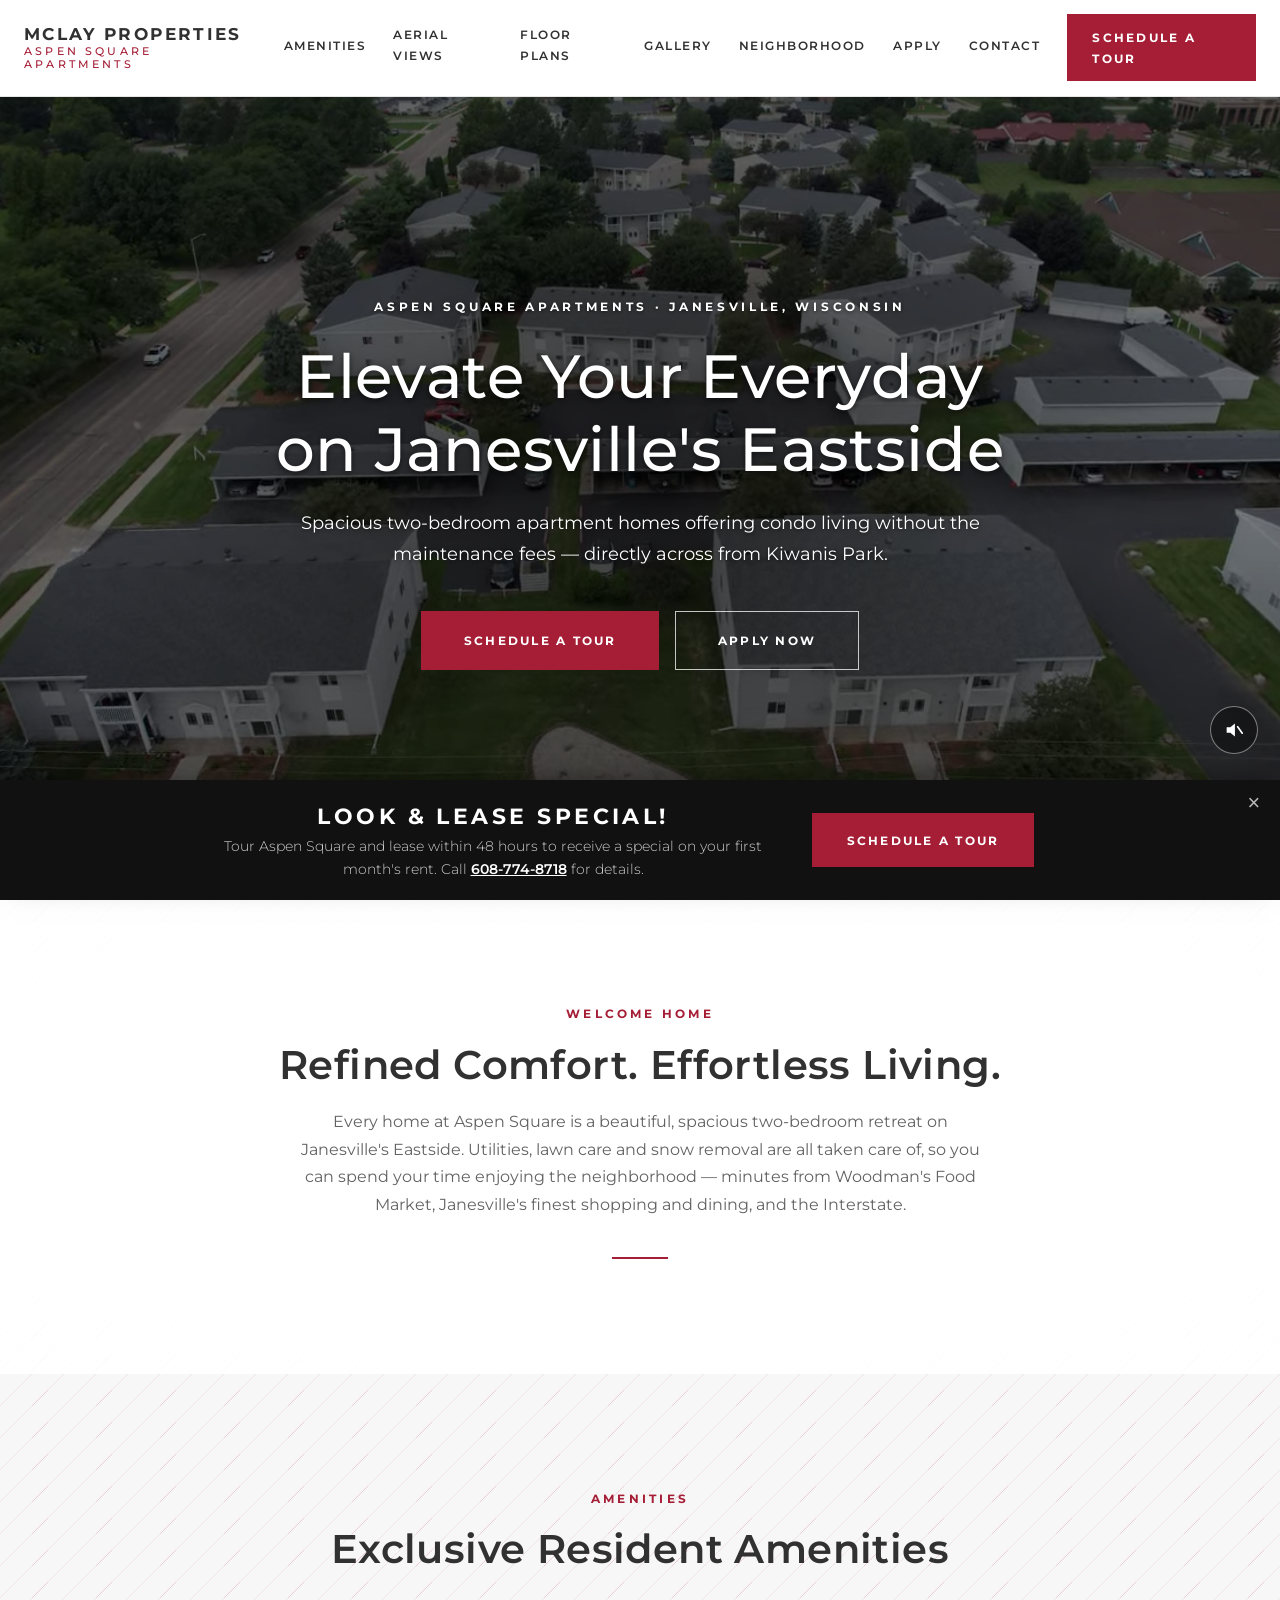
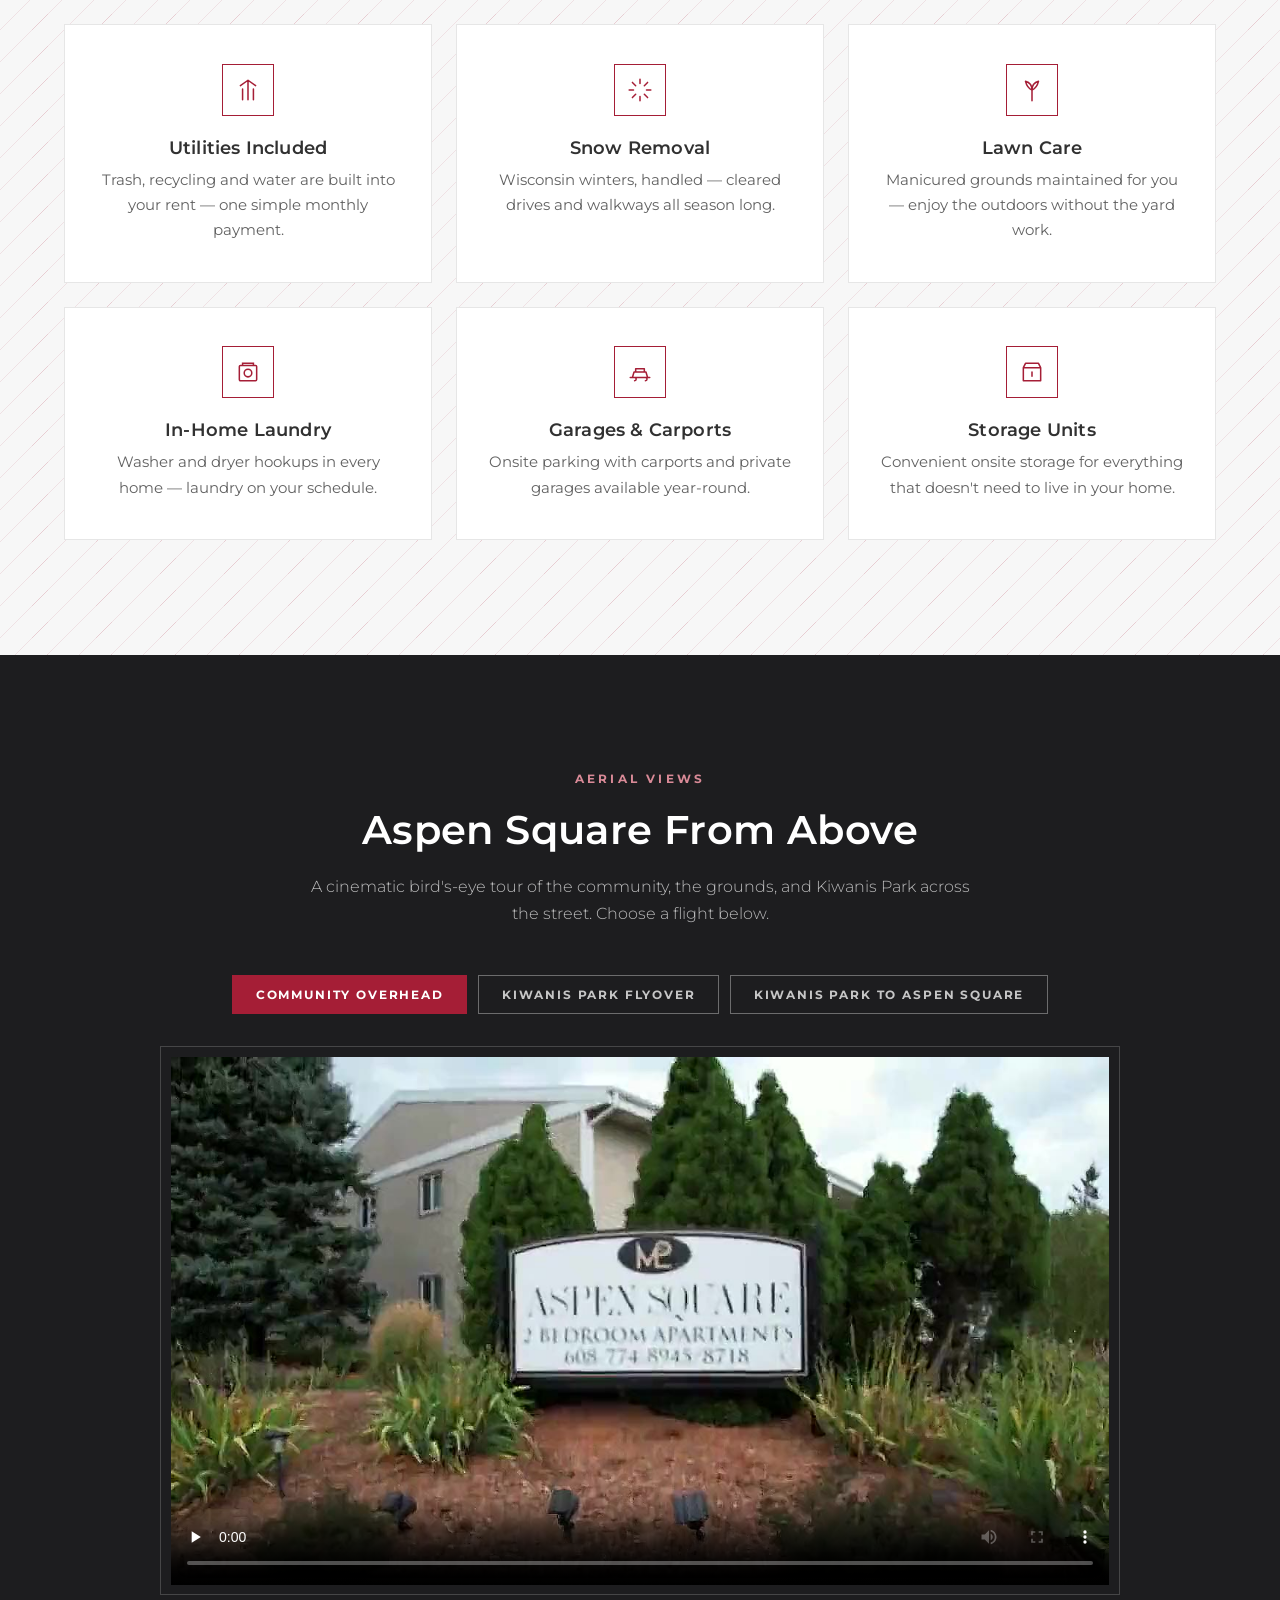
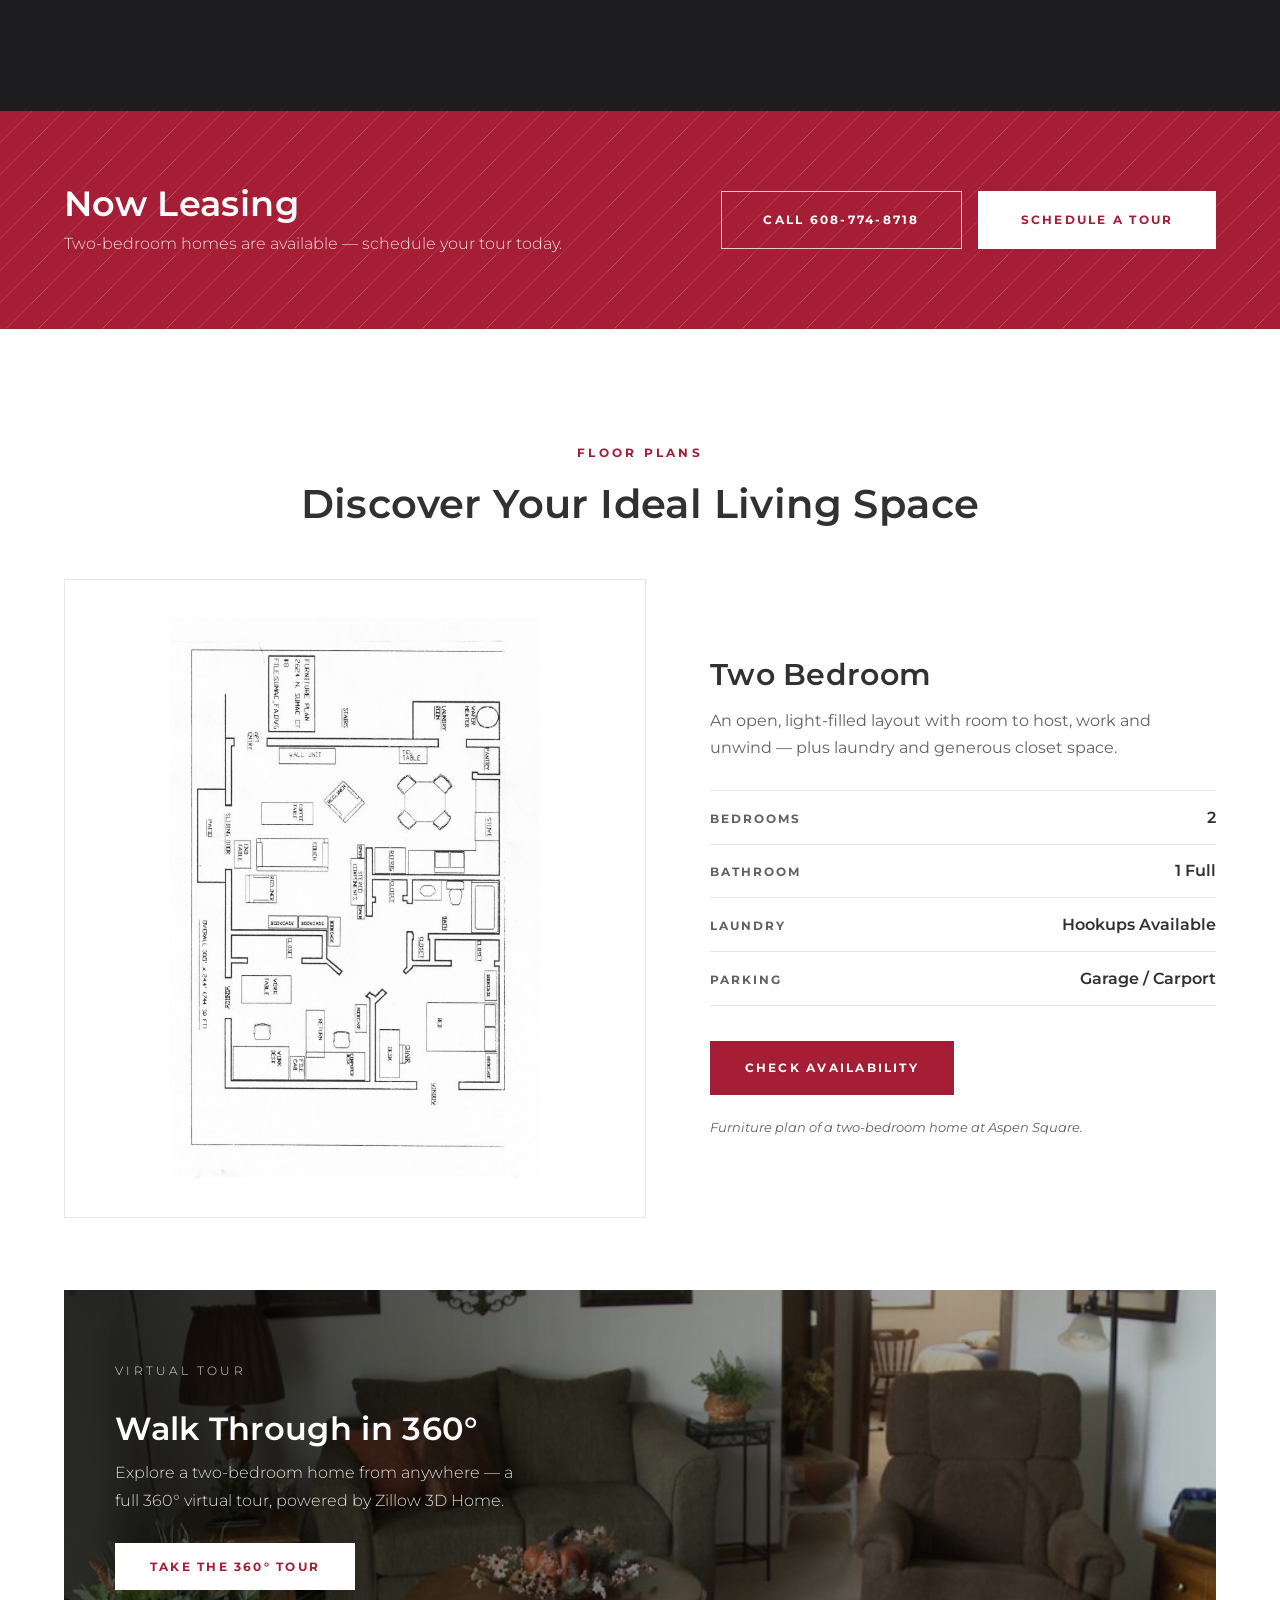
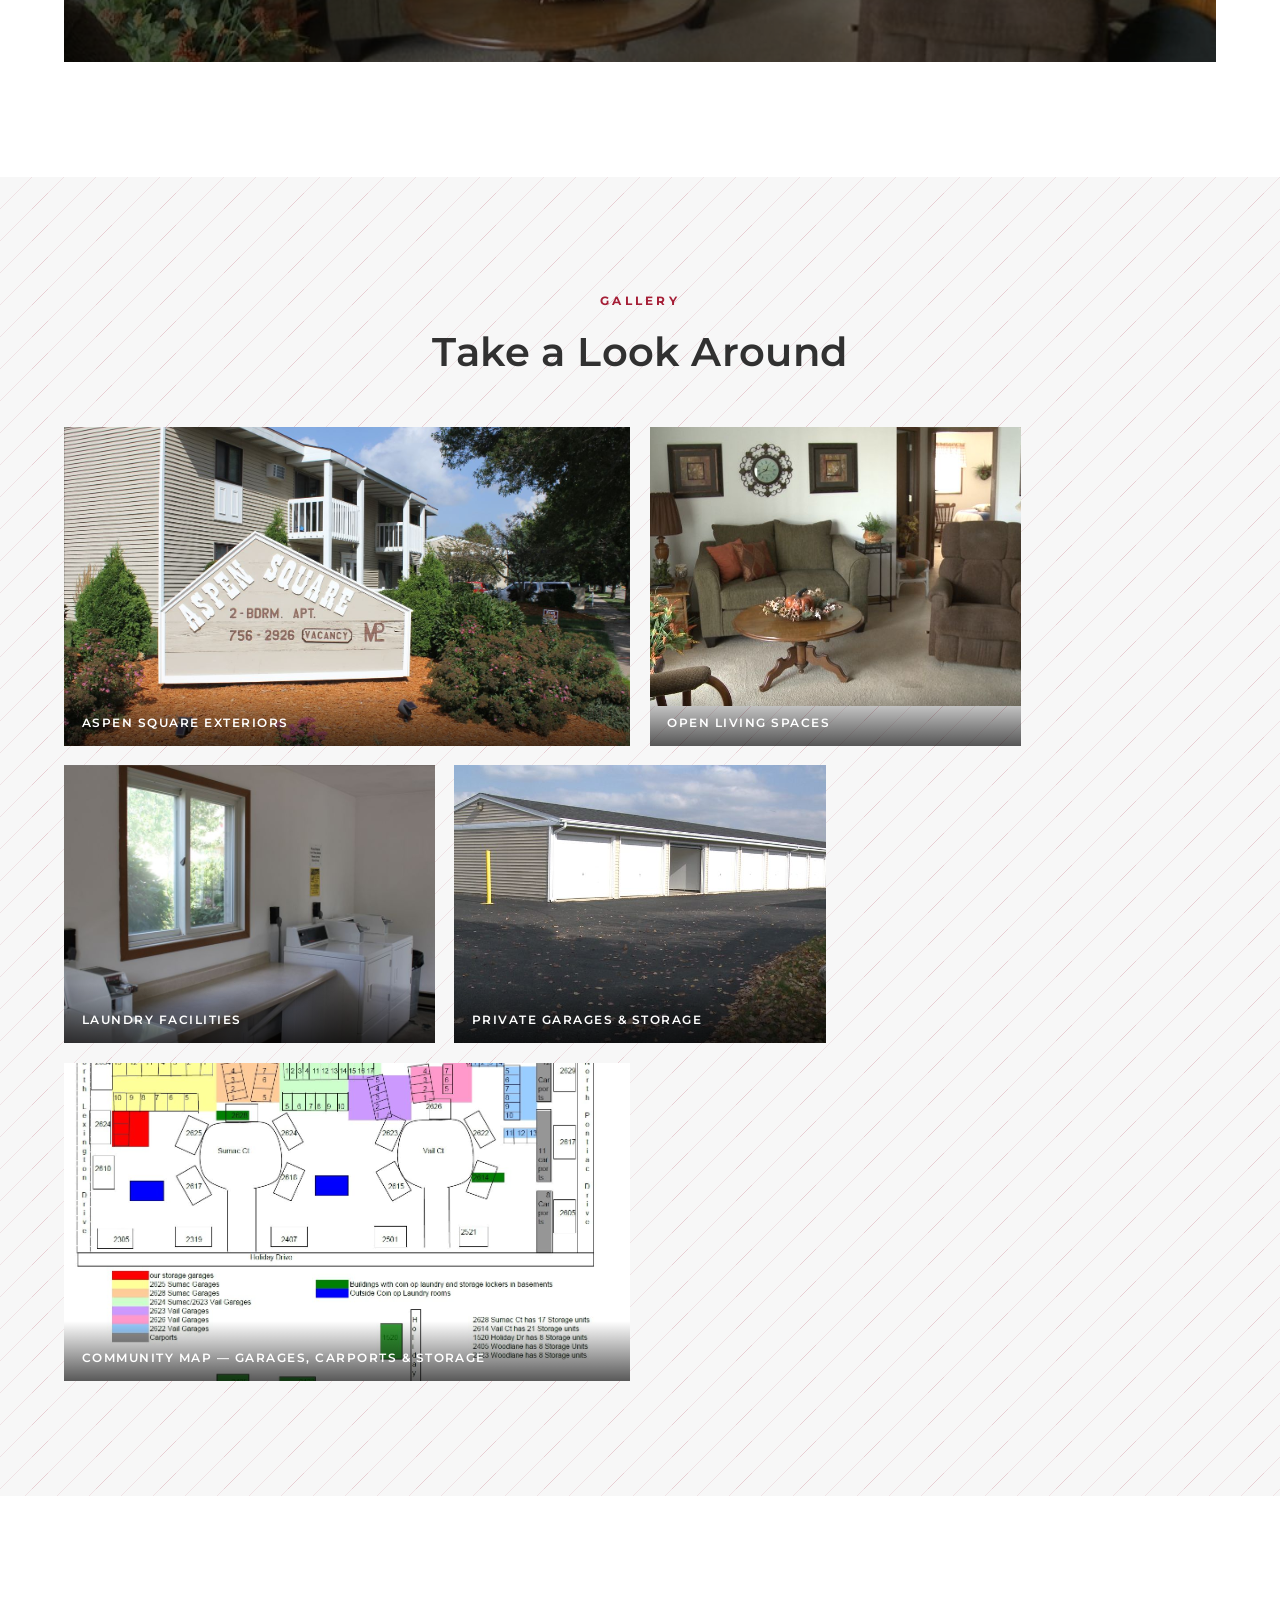
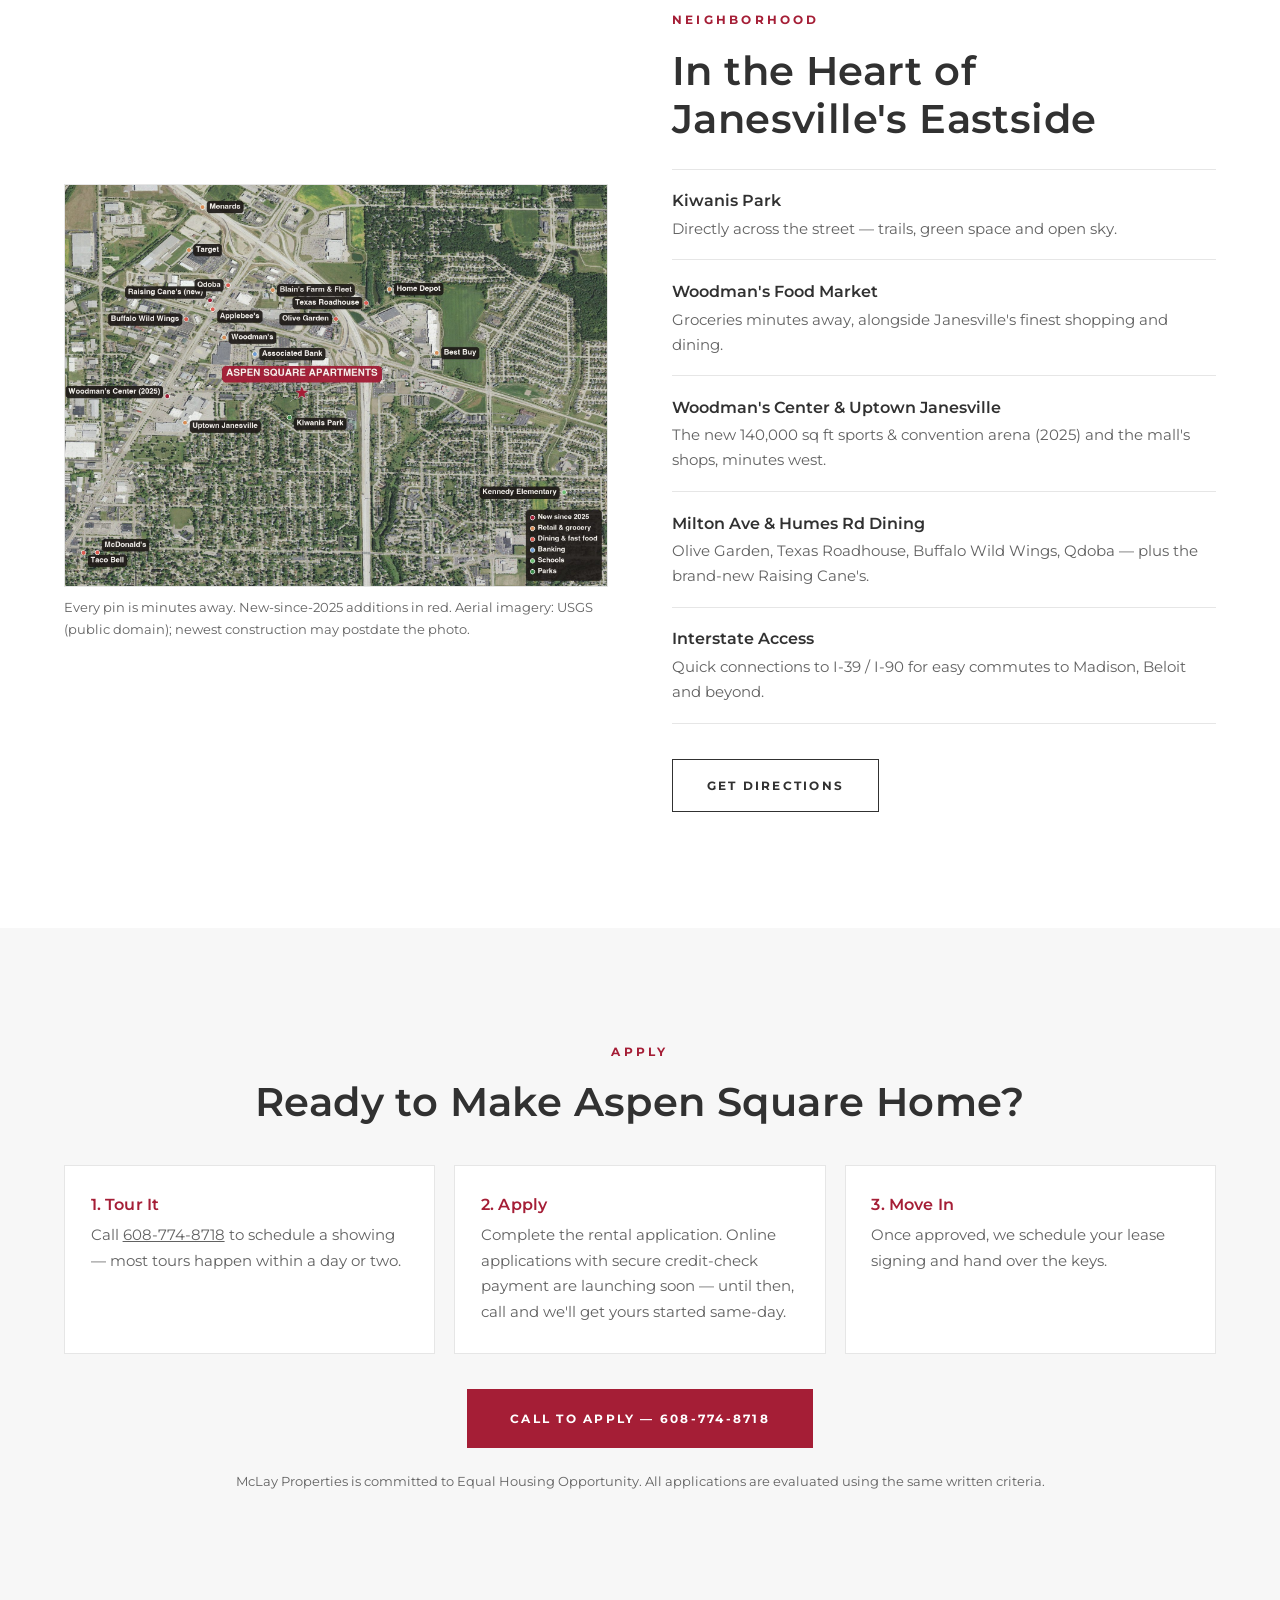
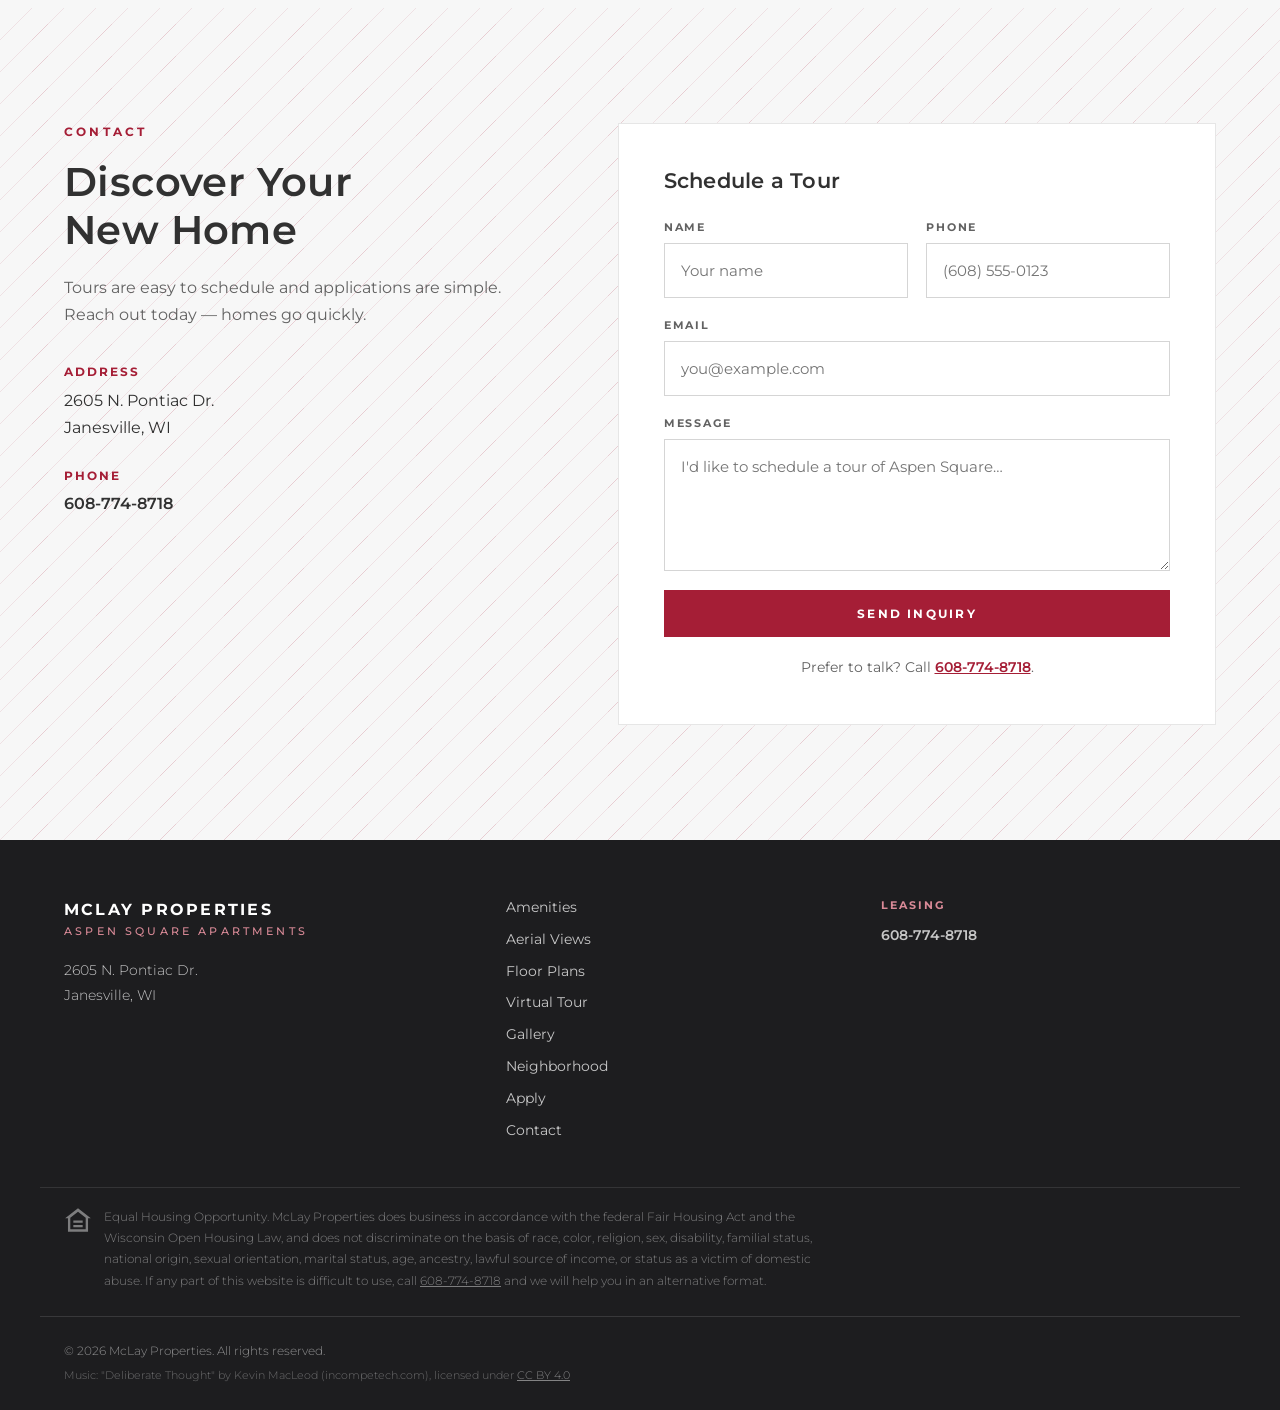
==== commit a072b8d9: "Owner feedback round 1: new labeled area map (Raising Cane's + Woodman's Center), Apply section, EHO" ====
--- a/index.html
+++ b/index.html
@@ -13,6 +13,25 @@
   <link href="https://fonts.googleapis.com/css2?family=Montserrat:ital,wght@0,300;0,400;0,500;0,600;0,700;1,400&display=swap" rel="stylesheet">
   <link rel="stylesheet" href="css/styles.css">
   <link rel="icon" href="data:image/svg+xml,<svg xmlns='http://www.w3.org/2000/svg' viewBox='0 0 100 100'><rect width='100' height='100' fill='%23a51e36'/><text x='50' y='72' font-size='60' text-anchor='middle' fill='white' font-family='Georgia'>M</text></svg>">
+  <script type="application/ld+json">
+  {
+    "@context": "https://schema.org",
+    "@type": "ApartmentComplex",
+    "name": "Aspen Square Apartments",
+    "url": "https://mclay-properties.vercel.app/",
+    "telephone": "+1-608-774-8718",
+    "address": {
+      "@type": "PostalAddress",
+      "streetAddress": "2605 N Pontiac Dr",
+      "addressLocality": "Janesville",
+      "addressRegion": "WI",
+      "postalCode": "53545",
+      "addressCountry": "US"
+    },
+    "geo": { "@type": "GeoCoordinates", "latitude": 42.713798, "longitude": -88.989342 },
+    "parentOrganization": { "@type": "Organization", "name": "McLay Properties" }
+  }
+  </script>
 </head>
 <body>
 
@@ -29,6 +48,7 @@
         <a href="#floorplans">Floor Plans</a>
         <a href="#gallery">Gallery</a>
         <a href="#neighborhood">Neighborhood</a>
+        <a href="#apply">Apply</a>
         <a href="#contact">Contact</a>
         <a href="#contact" class="btn btn--solid btn--nav">Schedule a Tour</a>
       </nav>
@@ -67,7 +87,7 @@
         <p class="hero__sub fade">Spacious two-bedroom apartment homes offering condo living without the maintenance fees — directly across from Kiwanis Park.</p>
         <div class="hero__actions fade">
           <a href="#contact" class="btn btn--solid btn--lg">Schedule a Tour</a>
-          <a href="#contact" class="btn btn--outline-light btn--lg">Apply Now</a>
+          <a href="#apply" class="btn btn--outline-light btn--lg">Apply Now</a>
         </div>
       </div>
     </section>
@@ -241,7 +261,10 @@
     <!-- ============ NEIGHBORHOOD ============ -->
     <section class="hood" id="neighborhood">
       <div class="container hood__grid">
-        <div class="hood__media fade" aria-hidden="true"></div>
+        <figure class="hood__media fade">
+          <img src="img/area-map-2026.jpg" alt="Labeled aerial map of the neighborhood around Aspen Square Apartments: Kiwanis Park across the street; retail pins for Woodman's, Target, Menards, Home Depot, Blain's Farm and Fleet, Best Buy, and Uptown Janesville; dining pins for Olive Garden, Texas Roadhouse, Buffalo Wild Wings, Qdoba, Applebee's, McDonald's, and Taco Bell; Associated Bank; Kennedy Elementary; and, new since 2025, Raising Cane's and the Woodman's Center arena" loading="lazy" width="1800" height="1334">
+          <figcaption>Every pin is minutes away. New-since-2025 additions in red. Aerial imagery: USGS (public domain); newest construction may postdate the photo.</figcaption>
+        </figure>
         <div class="hood__text">
           <p class="eyebrow fade">Neighborhood</p>
           <h2 class="fade">In the Heart of Janesville's Eastside</h2>
@@ -255,12 +278,46 @@
               <p>Groceries minutes away, alongside Janesville's finest shopping and dining.</p>
             </li>
             <li class="fade">
+              <strong>Woodman's Center &amp; Uptown Janesville</strong>
+              <p>The new 140,000 sq ft sports &amp; convention arena (2025) and the mall's shops, minutes west.</p>
+            </li>
+            <li class="fade">
+              <strong>Milton Ave &amp; Humes Rd Dining</strong>
+              <p>Olive Garden, Texas Roadhouse, Buffalo Wild Wings, Qdoba — plus the brand-new Raising Cane's.</p>
+            </li>
+            <li class="fade">
               <strong>Interstate Access</strong>
               <p>Quick connections to I-39 / I-90 for easy commutes to Madison, Beloit and beyond.</p>
             </li>
           </ul>
           <a class="btn btn--outline fade" href="https://www.google.com/maps/search/?api=1&amp;query=2605+N+Pontiac+Dr+Janesville+WI" target="_blank" rel="noopener">Get Directions</a>
         </div>
+      </div>
+    </section>
+
+    <!-- ============ APPLY ============ -->
+    <section class="apply" id="apply">
+      <div class="container">
+        <p class="eyebrow eyebrow--center fade">Apply</p>
+        <h2 class="apply__title fade">Ready to Make Aspen Square Home?</h2>
+        <div class="apply__grid">
+          <div class="apply__card fade">
+            <h3>1. Tour It</h3>
+            <p>Call <a href="tel:16087748718">608-774-8718</a> to schedule a showing — most tours happen within a day or two.</p>
+          </div>
+          <div class="apply__card fade">
+            <h3>2. Apply</h3>
+            <p>Complete the rental application. Online applications with secure credit-check payment are launching soon — until then, call and we'll get yours started same-day.</p>
+          </div>
+          <div class="apply__card fade">
+            <h3>3. Move In</h3>
+            <p>Once approved, we schedule your lease signing and hand over the keys.</p>
+          </div>
+        </div>
+        <div class="apply__actions fade">
+          <a href="tel:16087748718" class="btn btn--solid btn--lg">Call to Apply — 608-774-8718</a>
+        </div>
+        <p class="apply__eho fade">McLay Properties is committed to Equal Housing Opportunity. All applications are evaluated using the same written criteria.</p>
       </div>
     </section>
 
@@ -326,12 +383,17 @@
         <a href="#tour">Virtual Tour</a>
         <a href="#gallery">Gallery</a>
         <a href="#neighborhood">Neighborhood</a>
+        <a href="#apply">Apply</a>
         <a href="#contact">Contact</a>
       </nav>
       <div class="footer__contact">
         <p class="footer__label">Leasing</p>
         <a href="tel:16087748718">608-774-8718</a>
       </div>
+    </div>
+    <div class="container footer__legal footer__eho">
+      <svg viewBox="0 0 24 24" width="28" height="28" aria-hidden="true" focusable="false" style="flex:none;"><path fill="currentColor" d="M12 2 1 10.5h2.4V22h17.2V10.5H23L12 2zm6.6 18H5.4v-10l6.6-5 6.6 5v10zM8 12.4h8v2H8v-2zm0 3.8h8v2H8v-2z"/></svg>
+      <p>Equal Housing Opportunity. McLay Properties does business in accordance with the federal Fair Housing Act and the Wisconsin Open Housing Law, and does not discriminate on the basis of race, color, religion, sex, disability, familial status, national origin, sexual orientation, marital status, age, ancestry, lawful source of income, or status as a victim of domestic abuse. If any part of this website is difficult to use, call <a href="tel:16087748718">608-774-8718</a> and we will help you in an alternative format.</p>
     </div>
     <div class="container footer__legal">
       <p>&copy; <span id="year">2026</span> McLay Properties. All rights reserved.</p>
--- a/css/styles.css
+++ b/css/styles.css
@@ -632,12 +632,9 @@
   gap: clamp(2rem, 5vw, 4.5rem);
   align-items: center;
 }
-.hood__media {
-  aspect-ratio: 4 / 5;
-  background:
-    url("../img/area-map.jpg") center / cover no-repeat,
-    #d8d8d8;
-}
+.hood__media { margin: 0; }
+.hood__media img { width: 100%; height: auto; display: block; border: 1px solid var(--line); }
+.hood__media figcaption { font-size: 0.8rem; color: var(--ink-soft); padding-top: 0.6rem; }
 .hood__list { list-style: none; margin: 1.6rem 0 2.2rem; }
 .hood__list li {
   padding: 1.1rem 0;
@@ -929,3 +926,18 @@
   }
   .fade { opacity: 1; transform: none; }
 }
+
+
+/* ---------- Apply ---------- */
+.apply { background: var(--offwhite); padding: clamp(4.5rem, 9vw, 7.5rem) 0; }
+.apply__title { text-align: center; margin-bottom: 2.4rem; }
+.apply__grid { display: grid; grid-template-columns: repeat(auto-fit, minmax(240px, 1fr)); gap: 1.2rem; }
+.apply__card { background: var(--white); border: 1px solid var(--line); padding: 1.8rem 1.6rem; }
+.apply__card h3 { font-size: 1.02rem; font-weight: 600; margin-bottom: 0.5rem; color: var(--crimson); }
+.apply__card p { color: var(--ink-soft); font-size: 0.94rem; }
+.apply__actions { text-align: center; margin-top: 2.2rem; }
+.apply__eho { text-align: center; margin-top: 1.4rem; font-size: 0.82rem; color: var(--ink-soft); }
+
+/* Equal Housing Opportunity row (do not remove) */
+.footer__eho { display: flex; align-items: flex-start; gap: 12px; padding-top: 18px; font-size: 0.78rem; opacity: 0.85; }
+.footer__eho p { margin: 0; max-width: 90ch; }
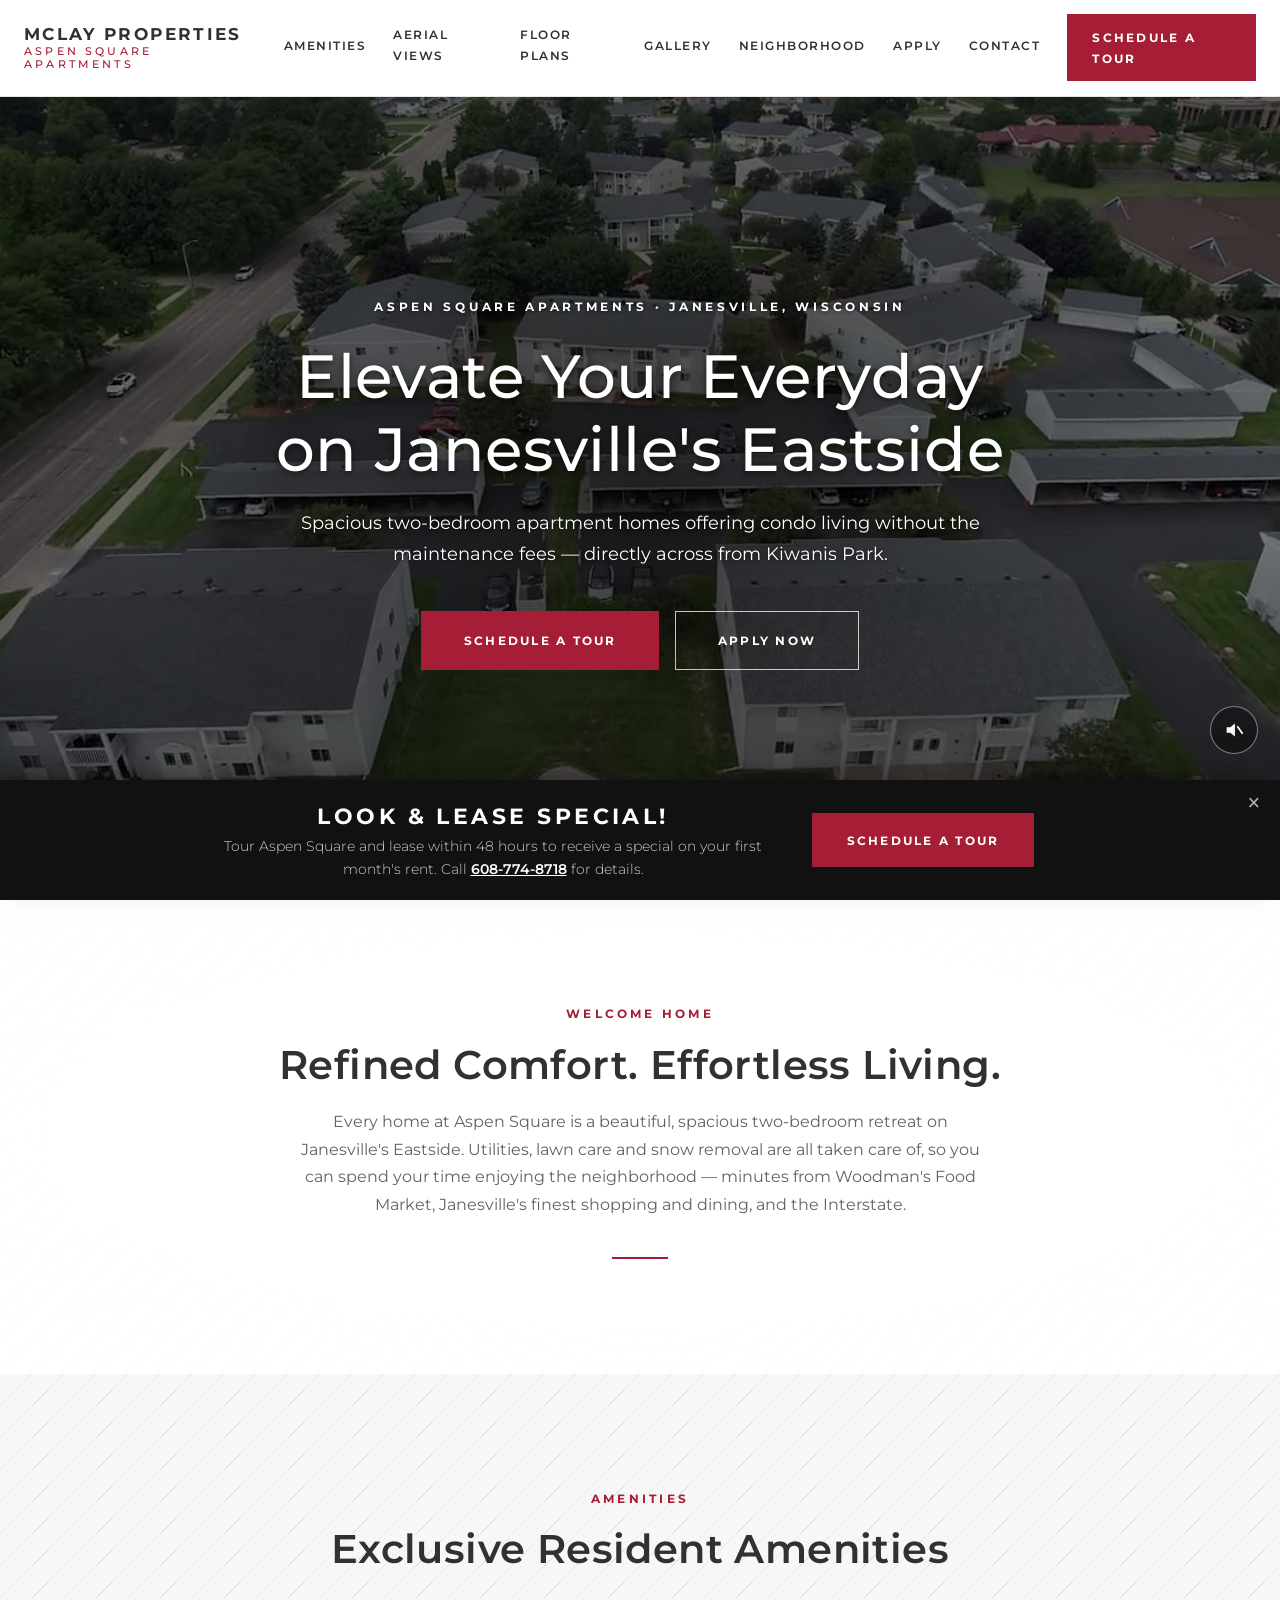
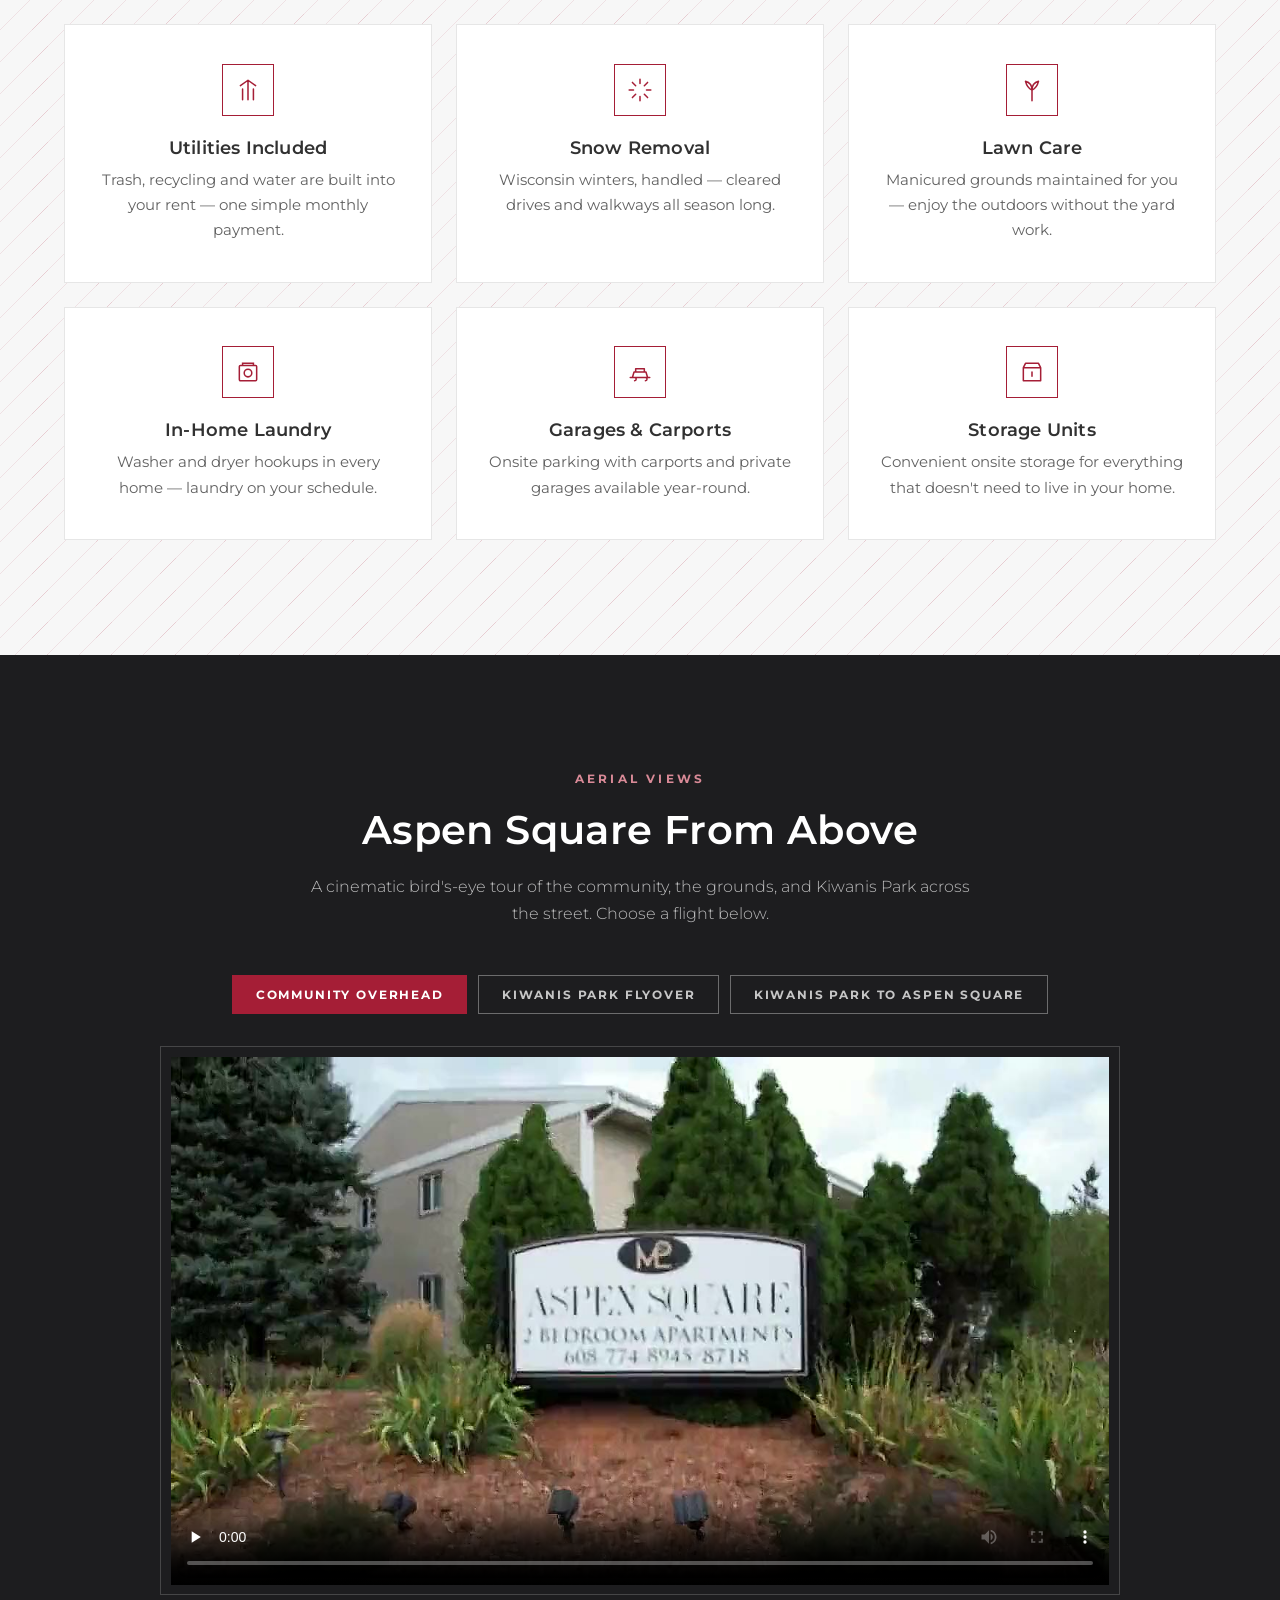
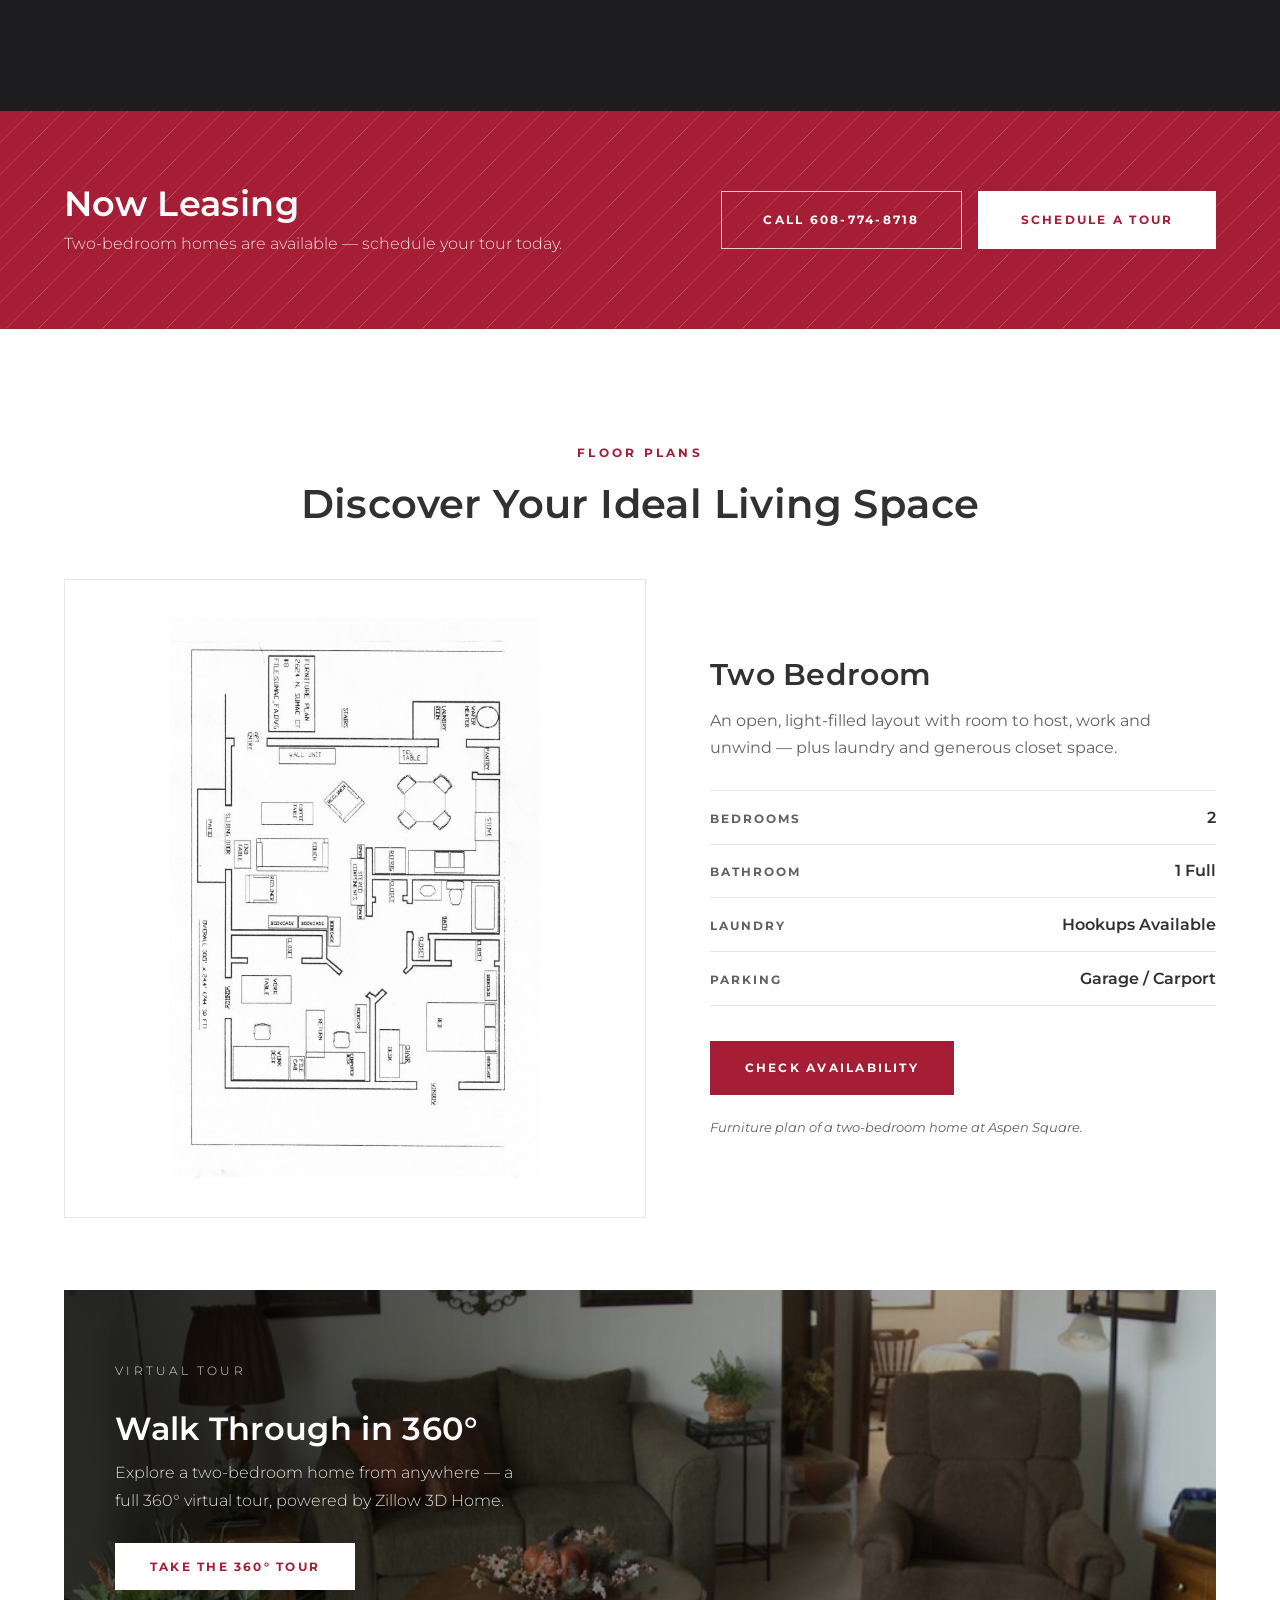
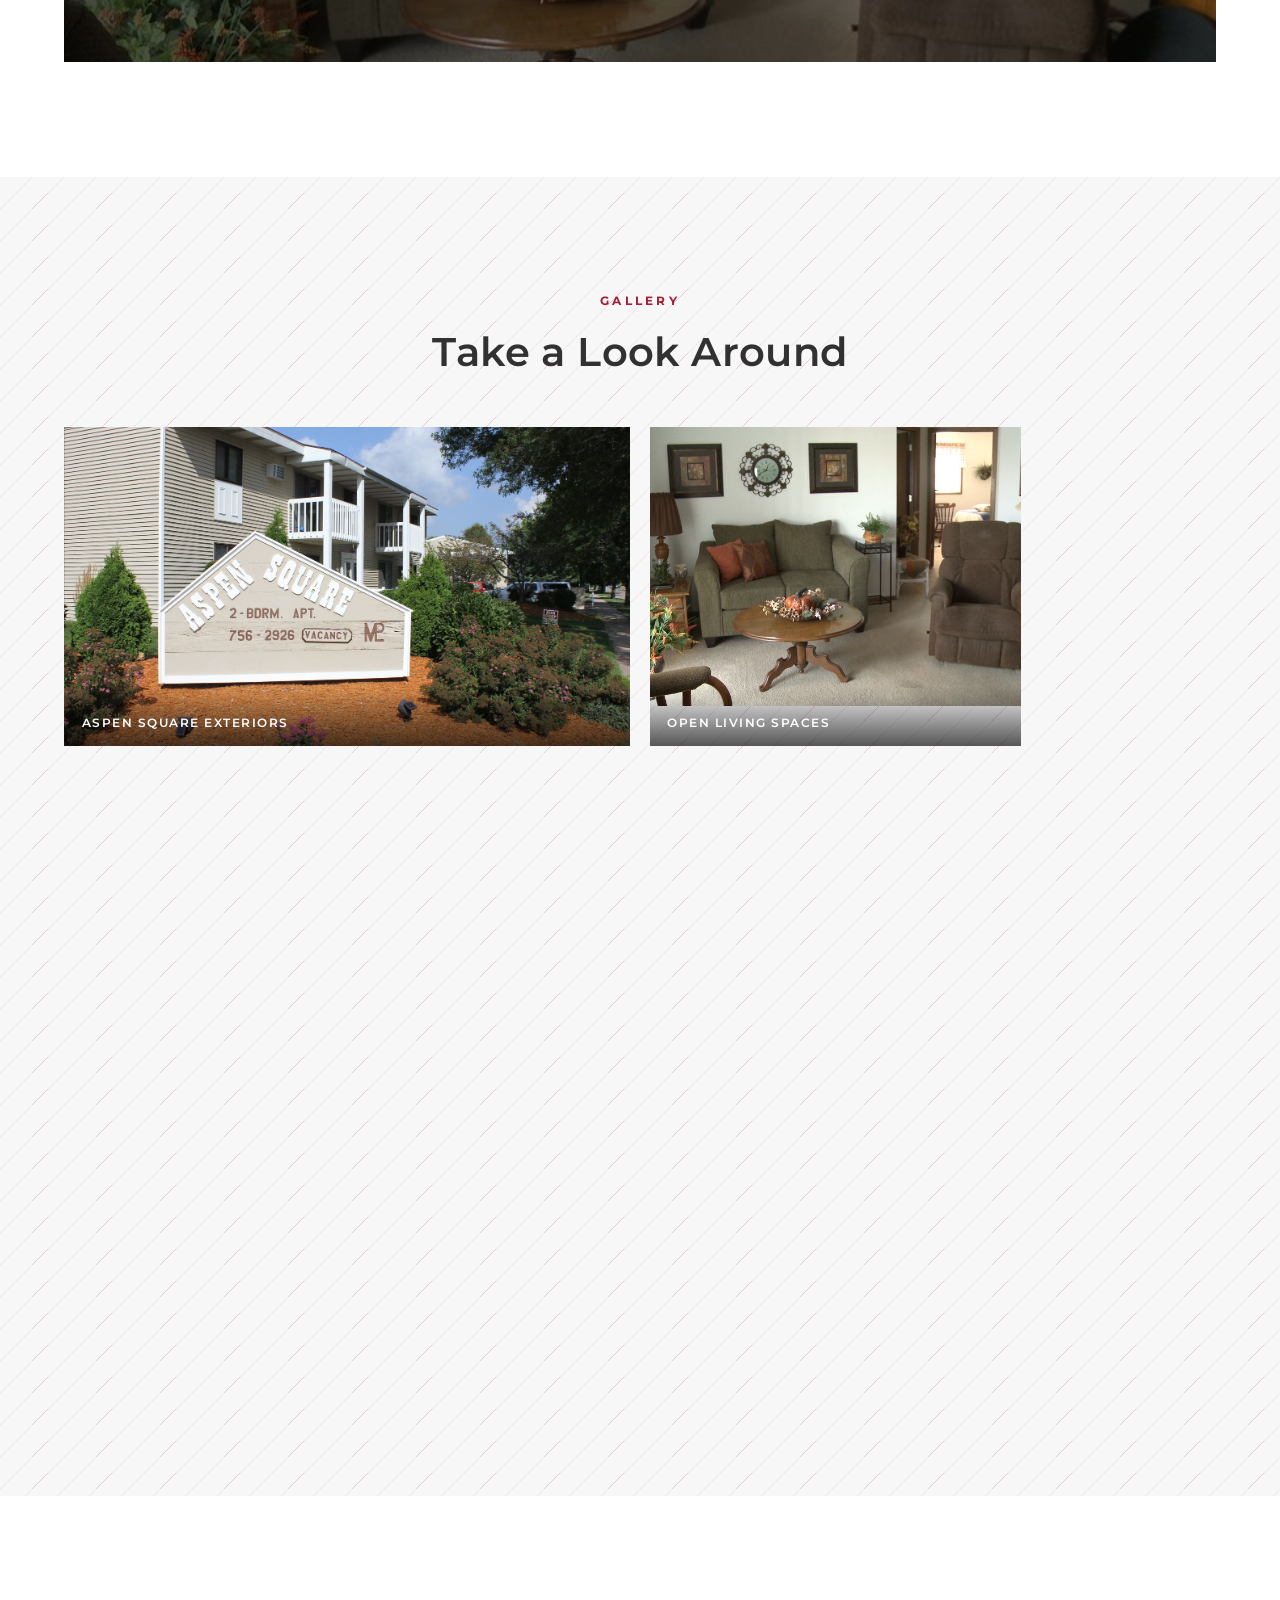
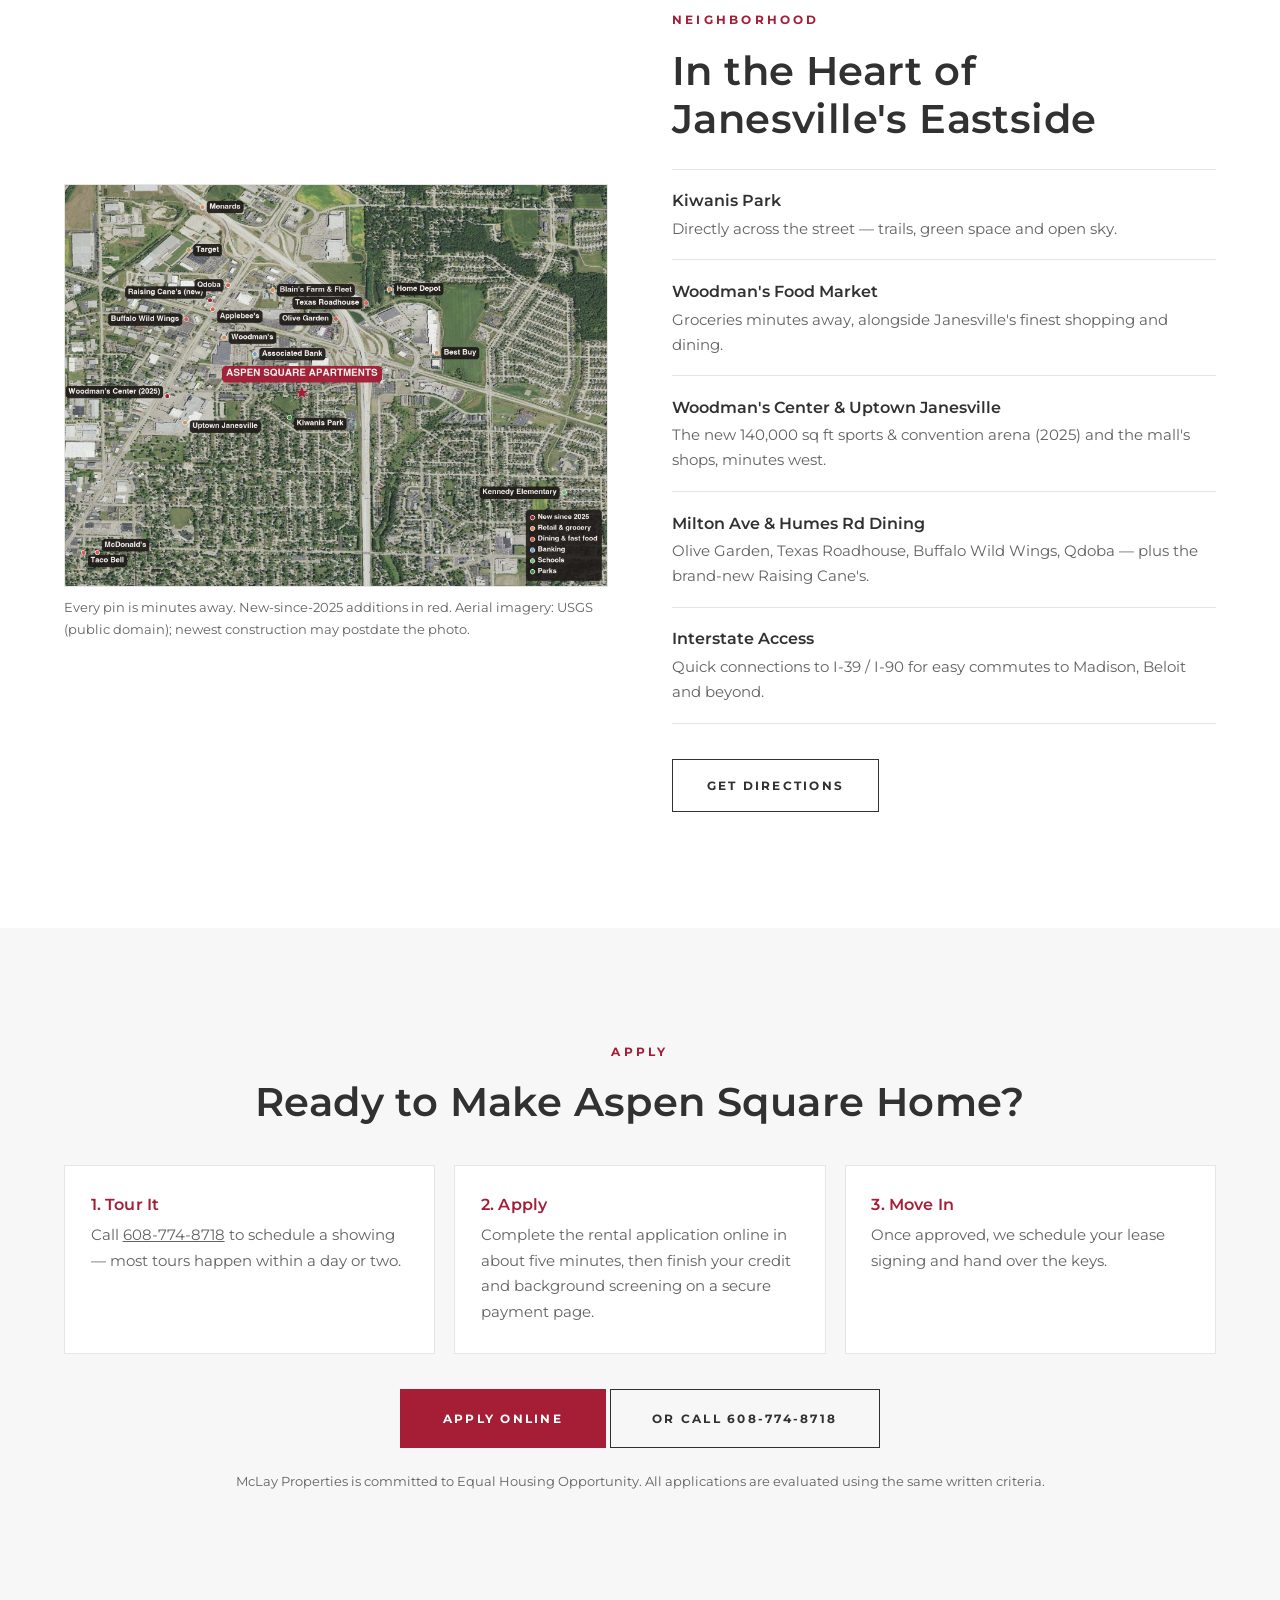
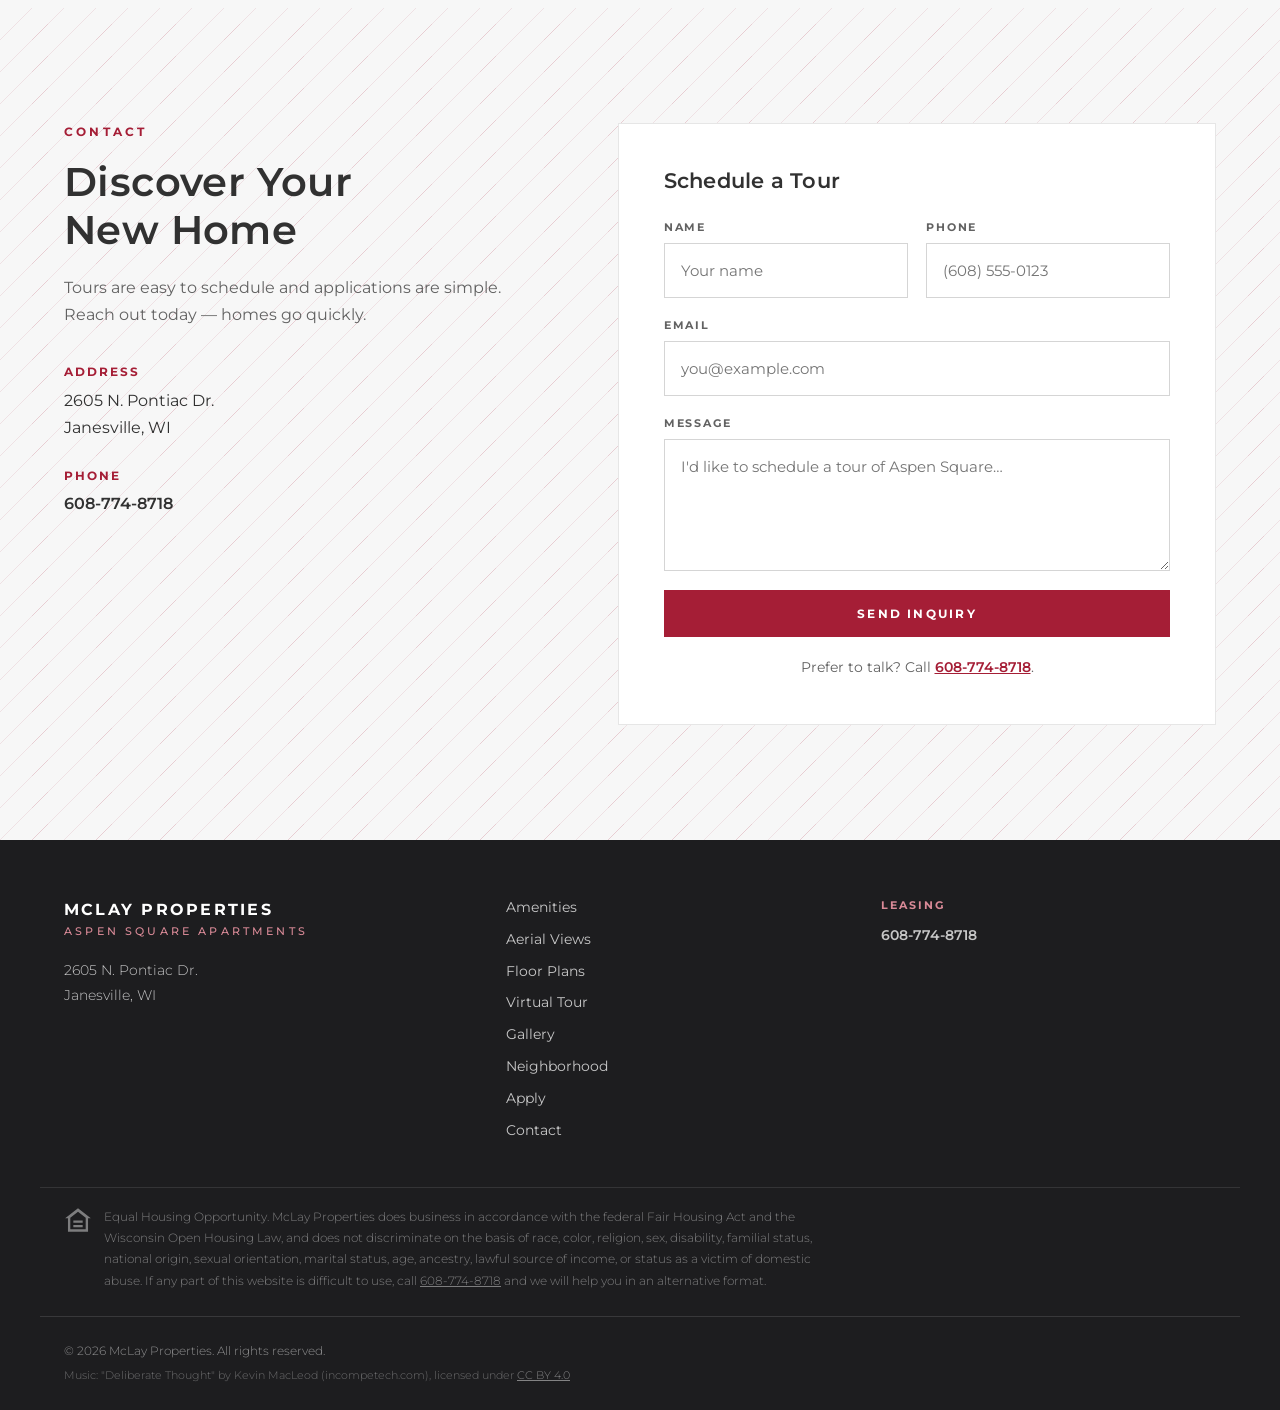
==== commit 0e1e3f3f: "Owner feedback round 2: online application page, secure screening step, sharper drone video - apply." ====
--- a/index.html
+++ b/index.html
@@ -11,7 +11,7 @@
   <link rel="preconnect" href="https://fonts.googleapis.com">
   <link rel="preconnect" href="https://fonts.gstatic.com" crossorigin>
   <link href="https://fonts.googleapis.com/css2?family=Montserrat:ital,wght@0,300;0,400;0,500;0,600;0,700;1,400&display=swap" rel="stylesheet">
-  <link rel="stylesheet" href="css/styles.css">
+  <link rel="stylesheet" href="css/styles.css?v=2">
   <link rel="icon" href="data:image/svg+xml,<svg xmlns='http://www.w3.org/2000/svg' viewBox='0 0 100 100'><rect width='100' height='100' fill='%23a51e36'/><text x='50' y='72' font-size='60' text-anchor='middle' fill='white' font-family='Georgia'>M</text></svg>">
   <script type="application/ld+json">
   {
@@ -87,7 +87,7 @@
         <p class="hero__sub fade">Spacious two-bedroom apartment homes offering condo living without the maintenance fees — directly across from Kiwanis Park.</p>
         <div class="hero__actions fade">
           <a href="#contact" class="btn btn--solid btn--lg">Schedule a Tour</a>
-          <a href="#apply" class="btn btn--outline-light btn--lg">Apply Now</a>
+          <a href="apply.html" class="btn btn--outline-light btn--lg">Apply Now</a>
         </div>
       </div>
     </section>
@@ -307,7 +307,7 @@
           </div>
           <div class="apply__card fade">
             <h3>2. Apply</h3>
-            <p>Complete the rental application. Online applications with secure credit-check payment are launching soon — until then, call and we'll get yours started same-day.</p>
+            <p>Complete the rental application online in about five minutes, then finish your credit and background screening on a secure payment page.</p>
           </div>
           <div class="apply__card fade">
             <h3>3. Move In</h3>
@@ -315,7 +315,8 @@
           </div>
         </div>
         <div class="apply__actions fade">
-          <a href="tel:16087748718" class="btn btn--solid btn--lg">Call to Apply — 608-774-8718</a>
+          <a href="apply.html" class="btn btn--solid btn--lg">Apply Online</a>
+          <a href="tel:16087748718" class="btn btn--outline btn--lg">Or Call 608-774-8718</a>
         </div>
         <p class="apply__eho fade">McLay Properties is committed to Equal Housing Opportunity. All applications are evaluated using the same written criteria.</p>
       </div>
--- a/css/styles.css
+++ b/css/styles.css
@@ -941,3 +941,32 @@
 /* Equal Housing Opportunity row (do not remove) */
 .footer__eho { display: flex; align-items: flex-start; gap: 12px; padding-top: 18px; font-size: 0.78rem; opacity: 0.85; }
 .footer__eho p { margin: 0; max-width: 90ch; }
+
+/* ---------- Apply page ---------- */
+.header--solid { position: sticky; top: 0; background: var(--white); border-bottom: 1px solid var(--line); }
+.header--solid .header__brand-name, .header--solid .header__nav a:not(.btn) { color: var(--ink); }
+.app { padding: clamp(3rem, 7vw, 5.5rem) 0; background: var(--offwhite); }
+.app__wrap { max-width: 820px; }
+.app__title { font-size: clamp(2rem, 4.5vw, 2.8rem); font-weight: 600; margin: 0.4rem 0 0.8rem; }
+.app__lead { color: var(--ink-soft); max-width: 62ch; margin-bottom: 1.8rem; }
+.app__steps { list-style: none; display: flex; gap: 0.6rem; flex-wrap: wrap; margin: 0 0 2rem; font-size: 0.86rem; font-weight: 600; letter-spacing: 0.04em; text-transform: uppercase; color: var(--ink-soft); }
+.app__steps li { display: flex; align-items: center; gap: 0.5rem; padding: 0.5rem 0.9rem; border: 1px solid var(--line); background: var(--white); }
+.app__steps span { display: inline-grid; place-items: center; width: 1.5rem; height: 1.5rem; border-radius: 50%; background: var(--line); color: var(--ink); font-size: 0.78rem; }
+.app__steps .is-current { border-color: var(--crimson); color: var(--crimson); }
+.app__steps .is-current span, .app__steps .is-done span { background: var(--crimson); color: var(--white); }
+.app-form { background: var(--white); border: 1px solid var(--line); padding: clamp(1.4rem, 4vw, 2.4rem); }
+.app-form fieldset { border: 0; padding: 0; margin: 0 0 1.8rem; }
+.app-form legend { font-weight: 600; color: var(--crimson); letter-spacing: 0.06em; text-transform: uppercase; font-size: 0.82rem; margin-bottom: 0.9rem; }
+.app-form label { display: block; font-size: 0.88rem; font-weight: 500; color: var(--ink); margin-bottom: 1rem; }
+.app-form input:not([type=checkbox]), .app-form textarea { display: block; width: 100%; margin-top: 0.35rem; padding: 0.75rem 0.85rem; font: inherit; font-size: 0.95rem; border: 1px solid var(--line); background: var(--white); color: var(--ink); }
+.app-form input:focus, .app-form textarea:focus { outline: 2px solid var(--crimson); outline-offset: 1px; border-color: var(--crimson); }
+.app-form .check { display: grid; grid-template-columns: auto 1fr; gap: 0.7rem; align-items: start; font-weight: 400; color: var(--ink-soft); font-size: 0.86rem; }
+.app-form .check input { margin-top: 0.25rem; width: 1.05rem; height: 1.05rem; accent-color: var(--crimson); }
+.app-form .btn--full { width: 100%; margin-top: 0.5rem; }
+.app__next { margin-top: 2.2rem; padding: 1.8rem; border: 1px solid var(--line); background: var(--white); }
+.app__next h2 { font-size: 1.15rem; font-weight: 600; margin-bottom: 0.6rem; }
+.app__next p { color: var(--ink-soft); font-size: 0.94rem; margin-bottom: 1rem; }
+.app__eho { margin-top: 2rem; font-size: 0.78rem; color: var(--ink-soft); max-width: 90ch; }
+@media (max-width: 640px) { .app-form .form__row { grid-template-columns: 1fr; gap: 0; } }
+
+.page-apply .app { padding-top: 7.5rem; }
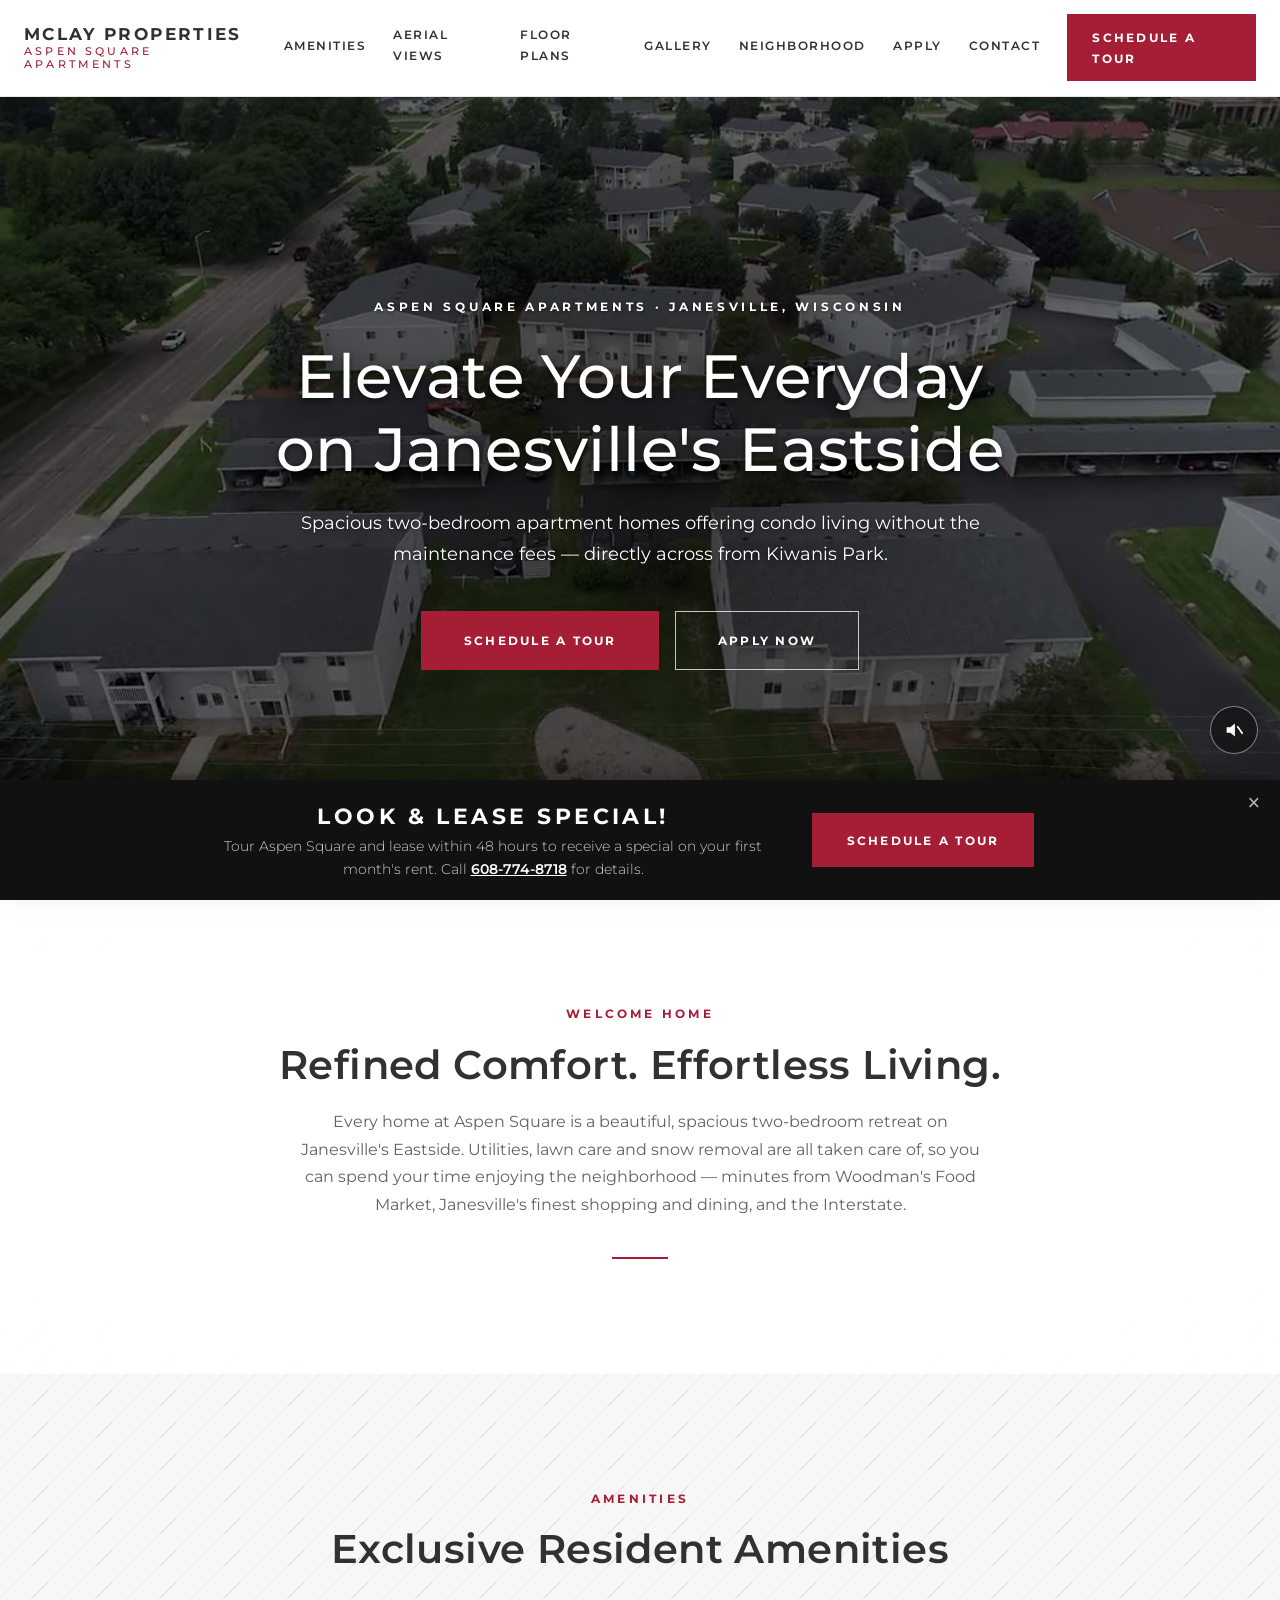
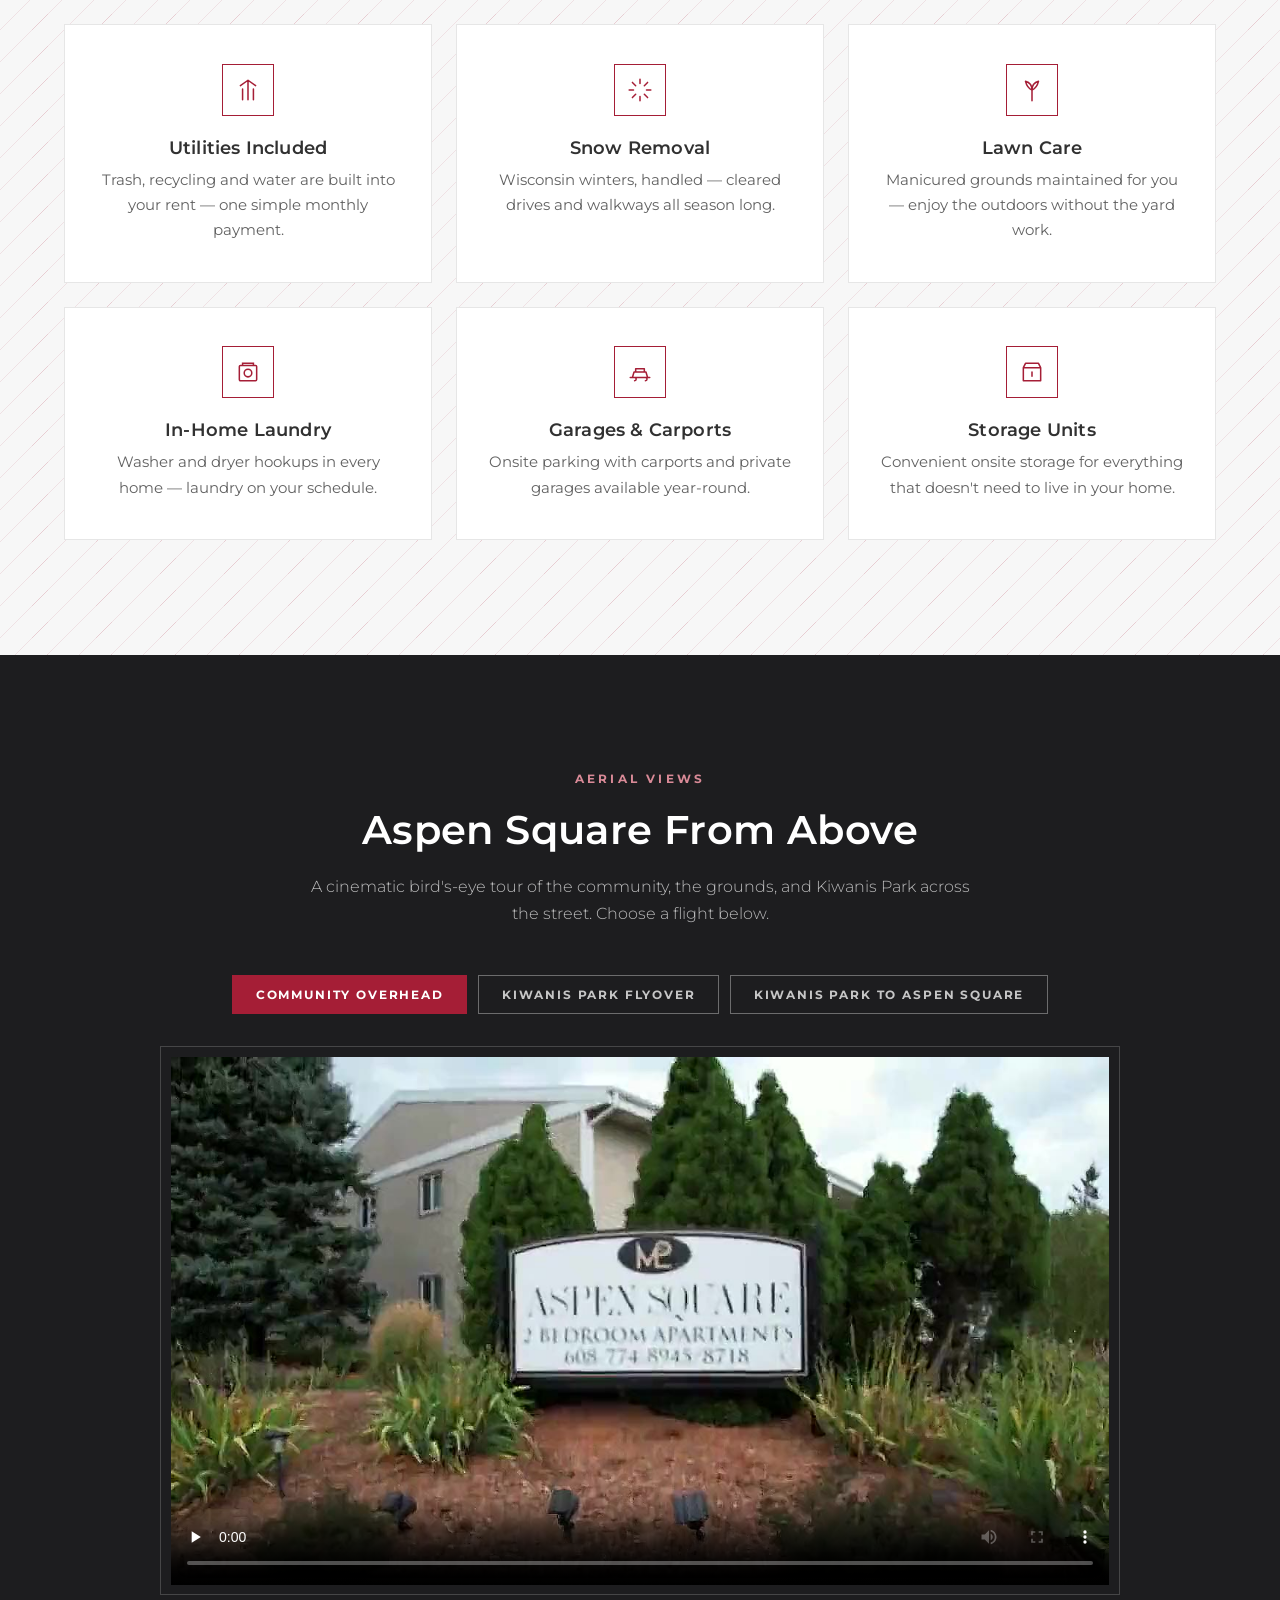
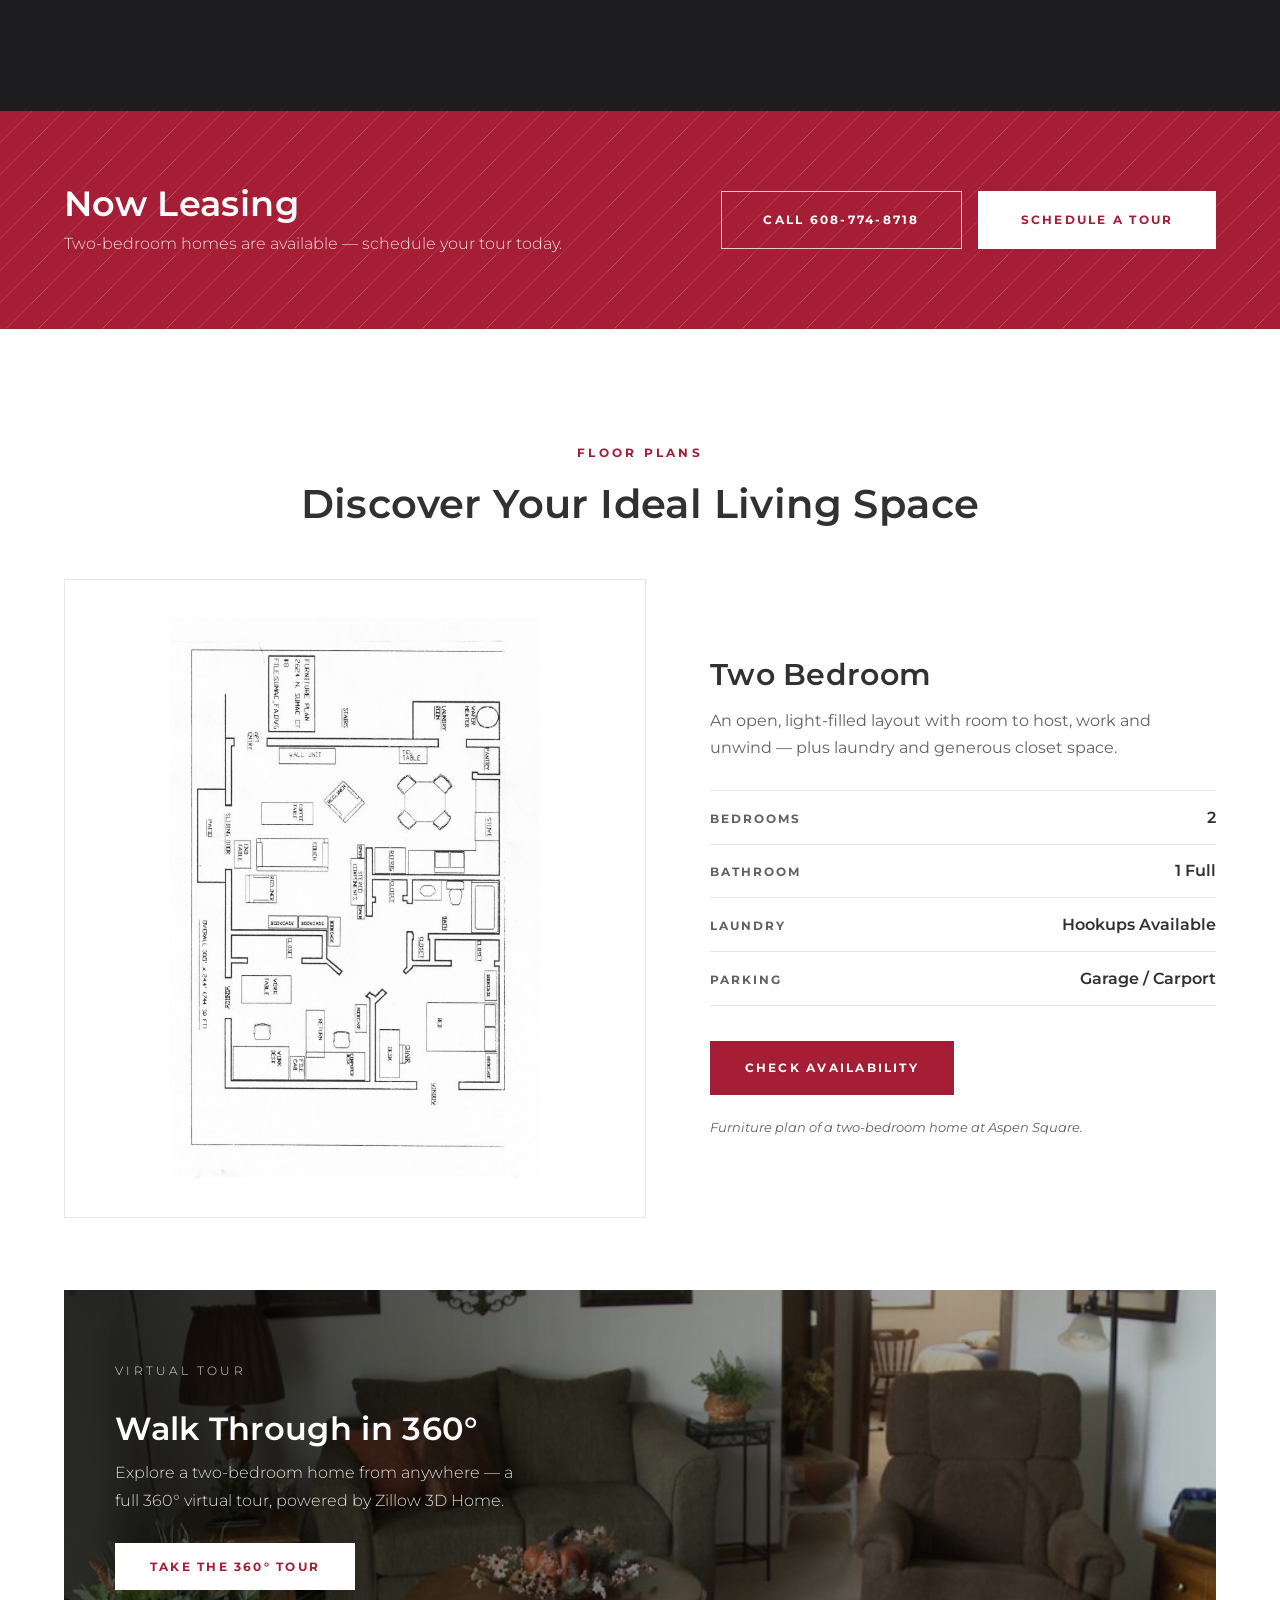
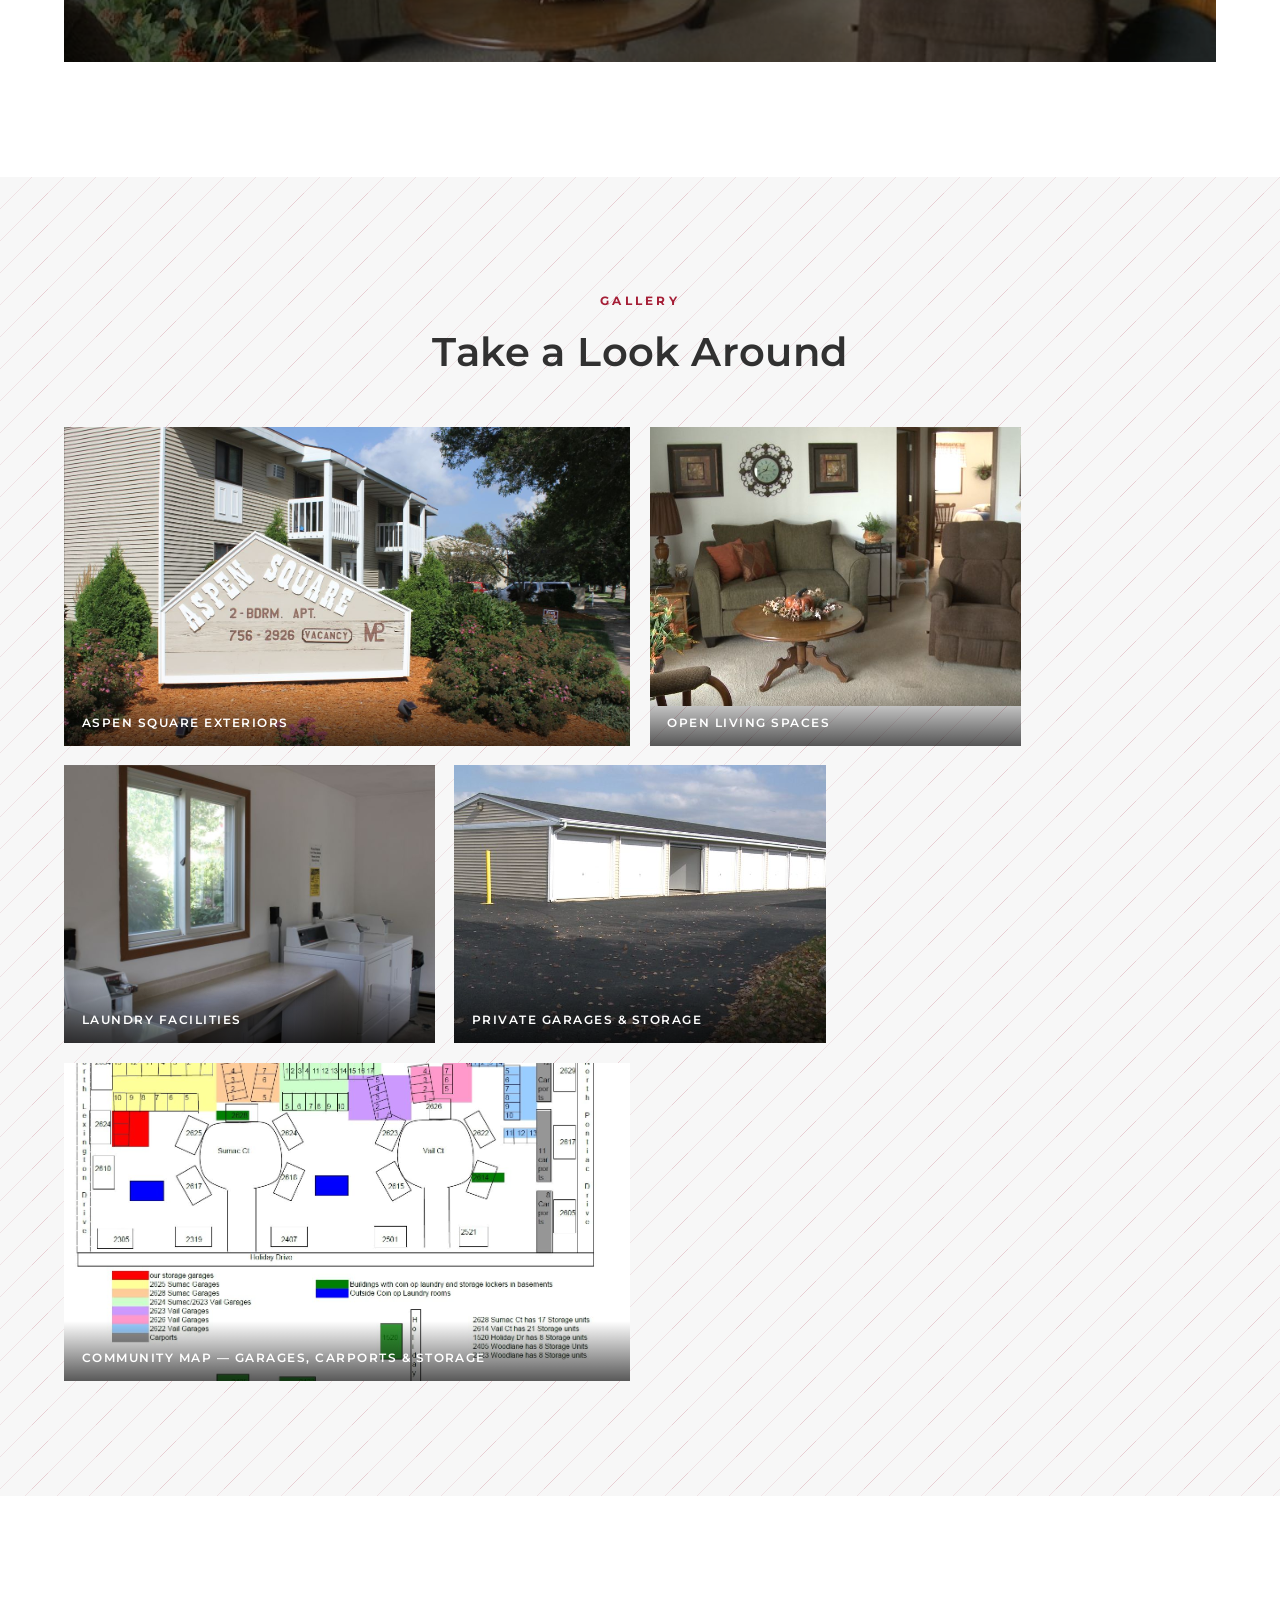
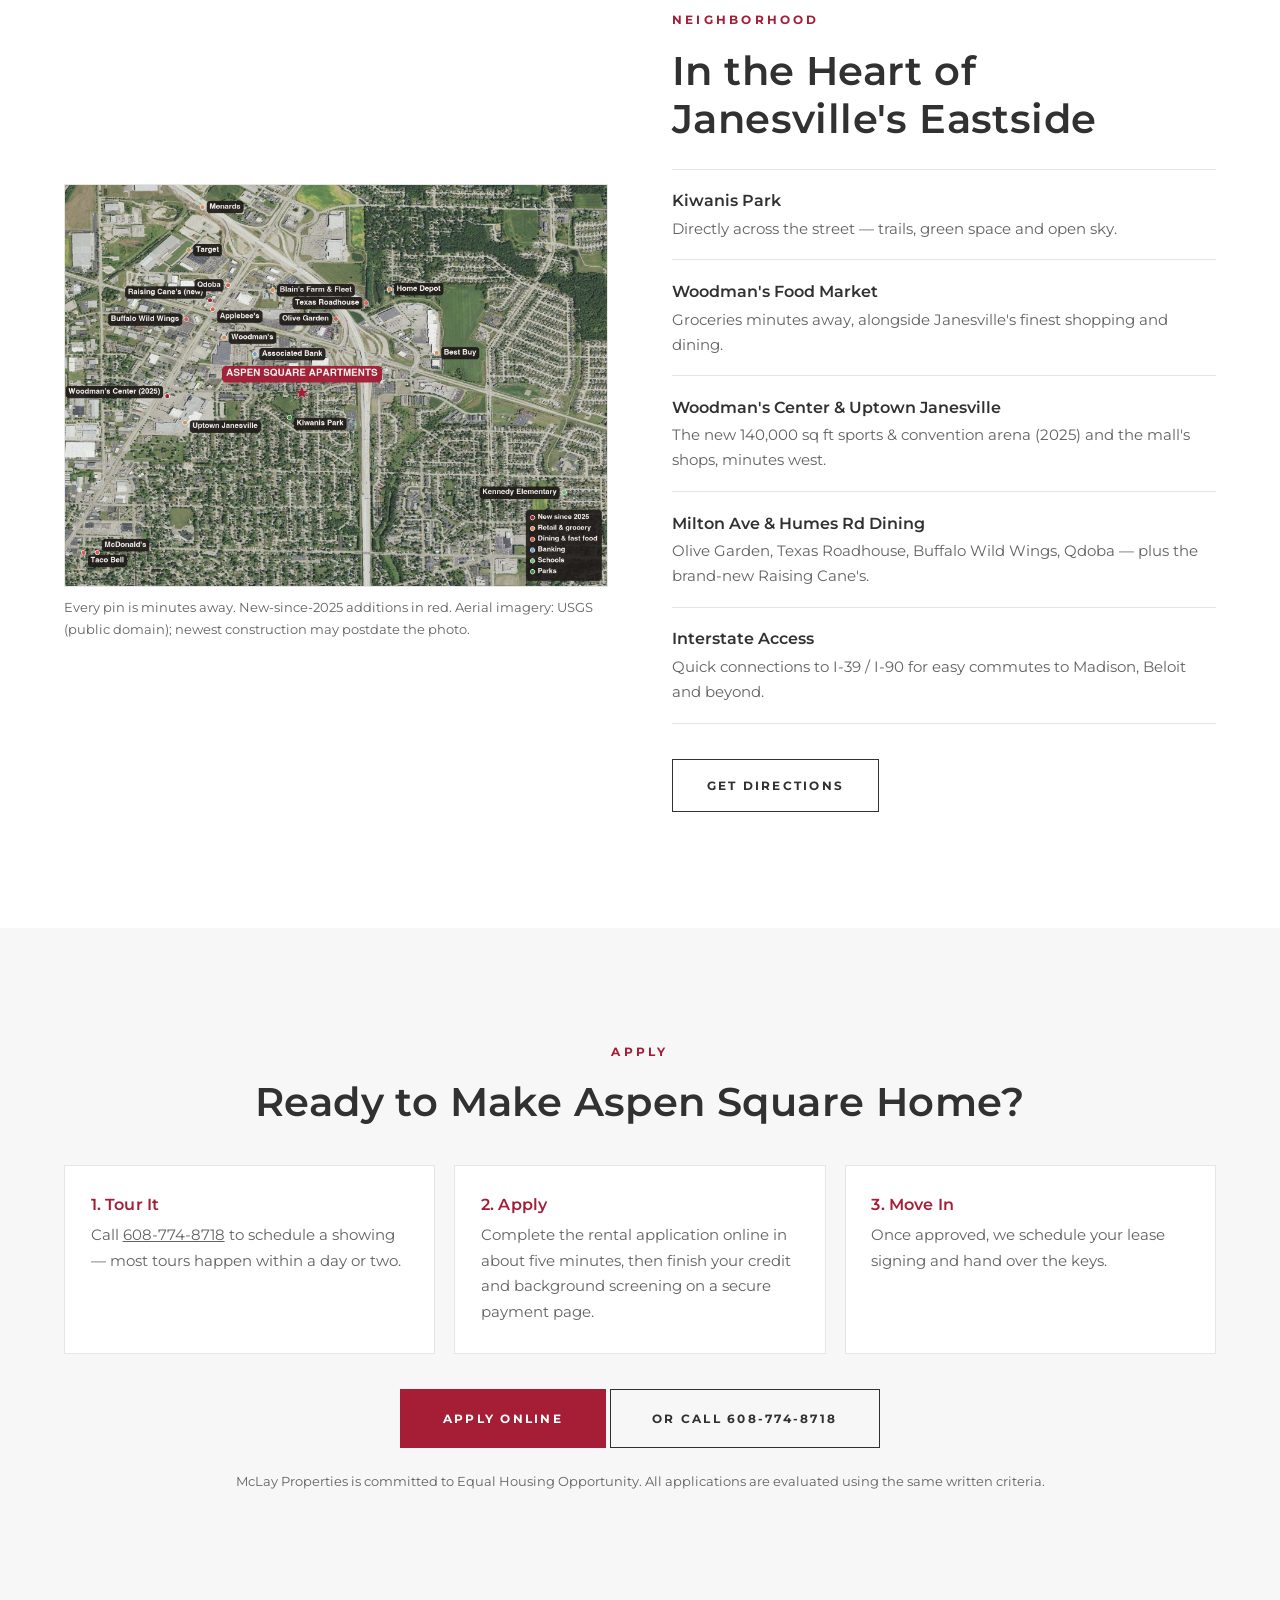
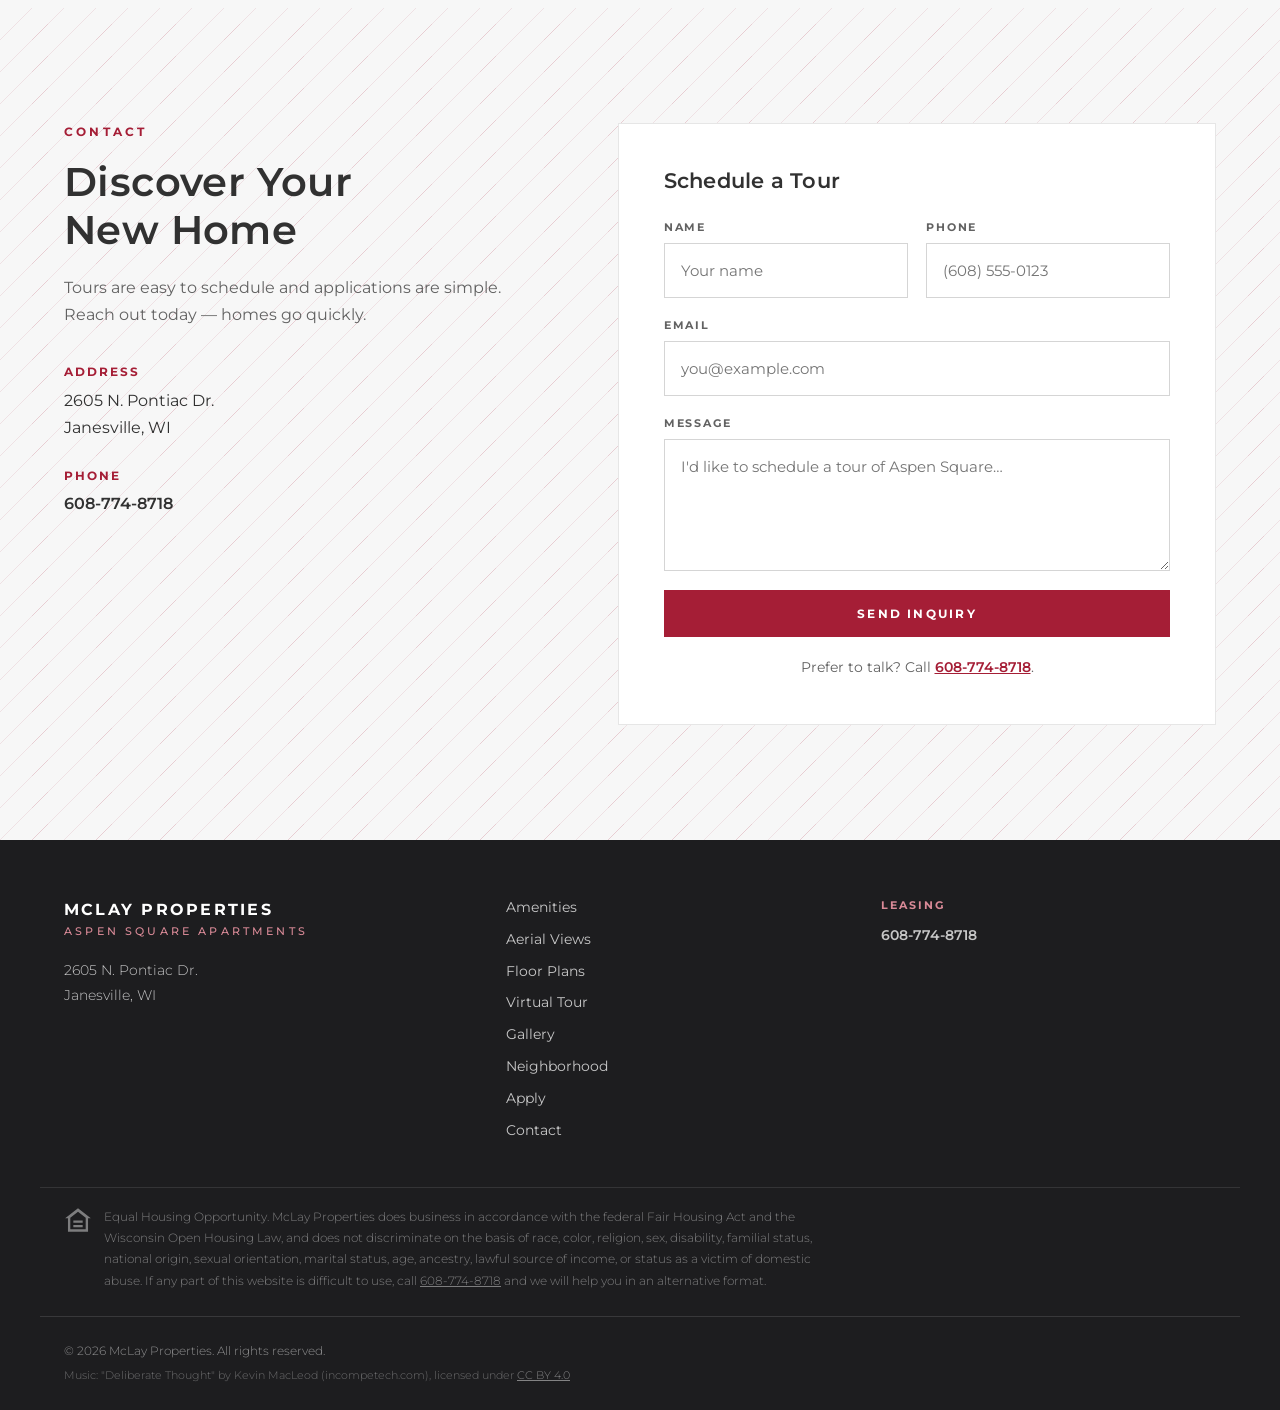
==== commit 21cbcda9: "Application form: state dropdown + ZIP, dollar sign on income, drop Decision tab Co-Authored-By: Cla" ====
--- a/index.html
+++ b/index.html
@@ -11,7 +11,7 @@
   <link rel="preconnect" href="https://fonts.googleapis.com">
   <link rel="preconnect" href="https://fonts.gstatic.com" crossorigin>
   <link href="https://fonts.googleapis.com/css2?family=Montserrat:ital,wght@0,300;0,400;0,500;0,600;0,700;1,400&display=swap" rel="stylesheet">
-  <link rel="stylesheet" href="css/styles.css?v=2">
+  <link rel="stylesheet" href="css/styles.css?v=3">
   <link rel="icon" href="data:image/svg+xml,<svg xmlns='http://www.w3.org/2000/svg' viewBox='0 0 100 100'><rect width='100' height='100' fill='%23a51e36'/><text x='50' y='72' font-size='60' text-anchor='middle' fill='white' font-family='Georgia'>M</text></svg>">
   <script type="application/ld+json">
   {
--- a/css/styles.css
+++ b/css/styles.css
@@ -970,3 +970,9 @@
 @media (max-width: 640px) { .app-form .form__row { grid-template-columns: 1fr; gap: 0; } }
 
 .page-apply .app { padding-top: 7.5rem; }
+
+.app-form select { display: block; width: 100%; margin-top: 0.35rem; padding: 0.75rem 0.85rem; font: inherit; font-size: 0.95rem; border: 1px solid var(--line); background: var(--white); color: var(--ink); }
+.app-form select:focus { outline: 2px solid var(--crimson); outline-offset: 1px; border-color: var(--crimson); }
+.app-form .money { position: relative; display: block; margin-top: 0.35rem; }
+.app-form .money__sign { position: absolute; left: 0.85rem; top: 50%; transform: translateY(-50%); color: var(--ink-soft); font-weight: 500; pointer-events: none; }
+.app-form .money input { margin-top: 0; padding-left: 1.7rem; }
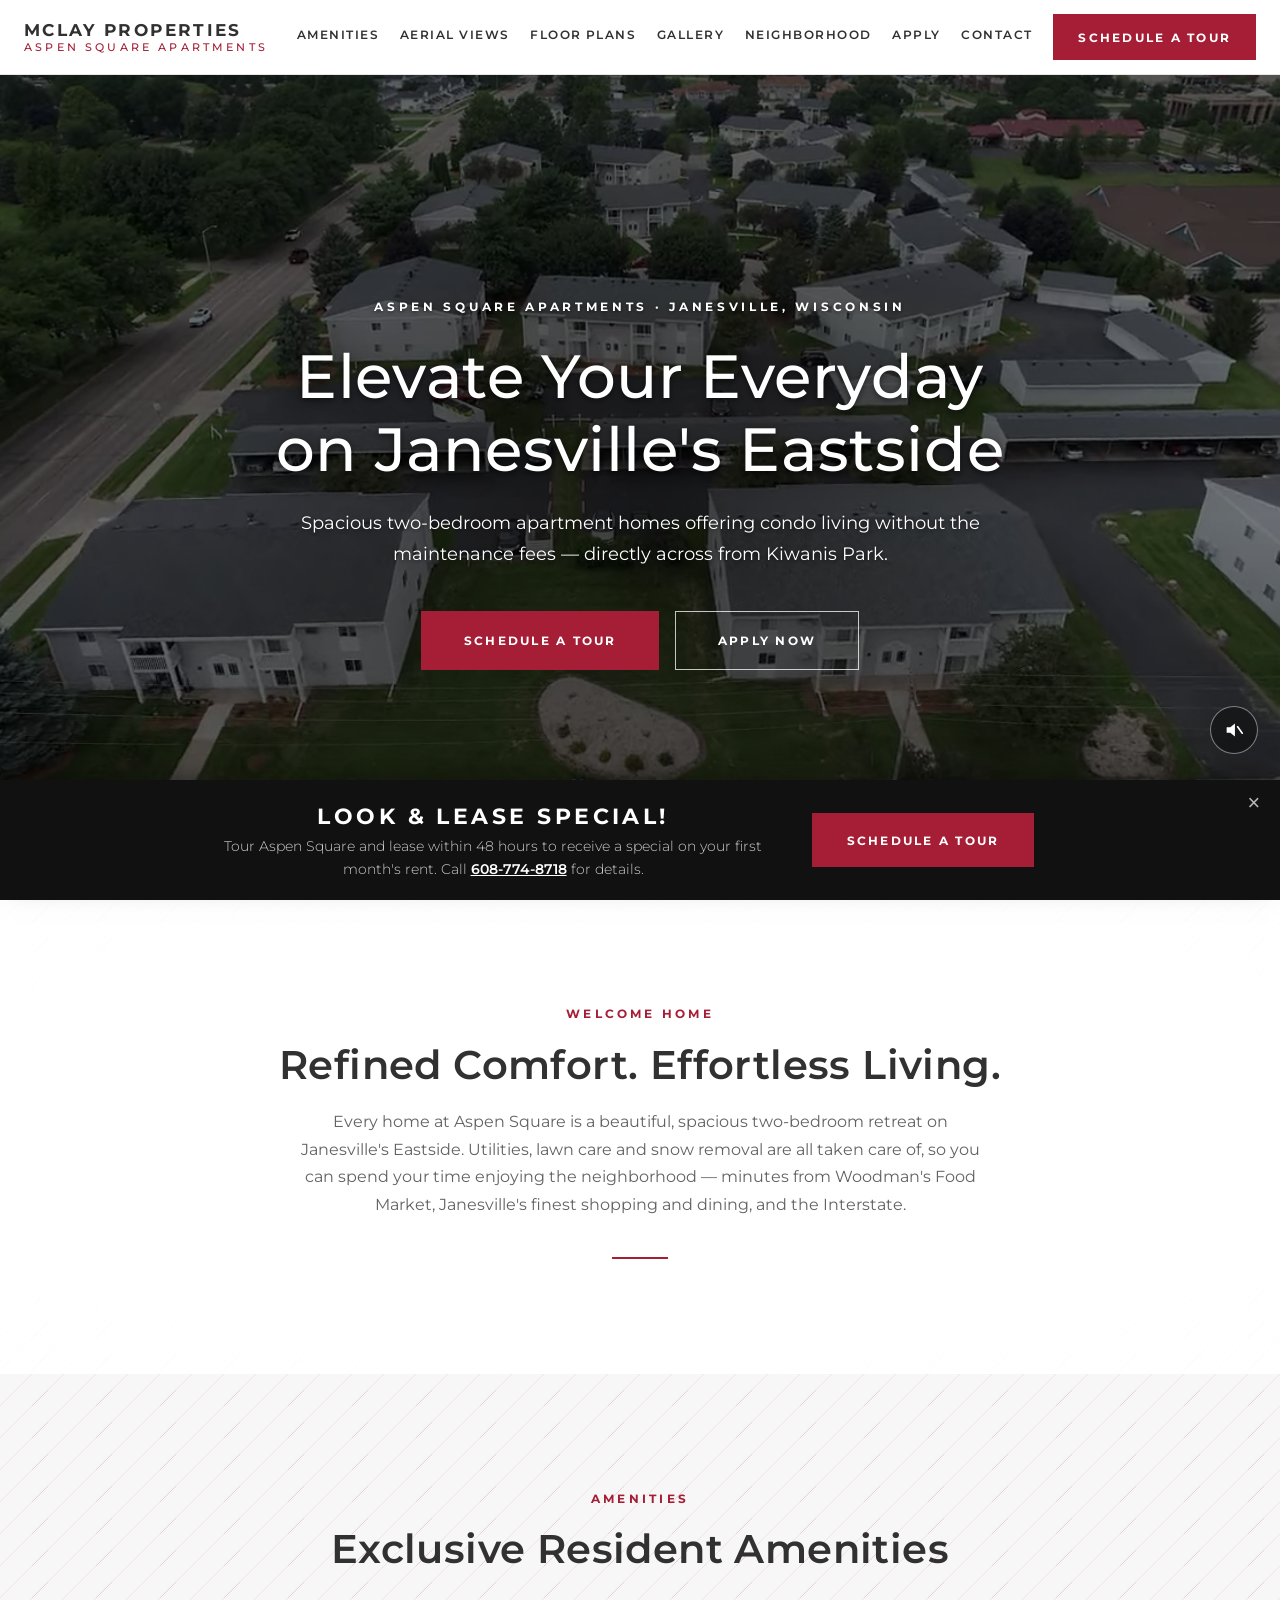
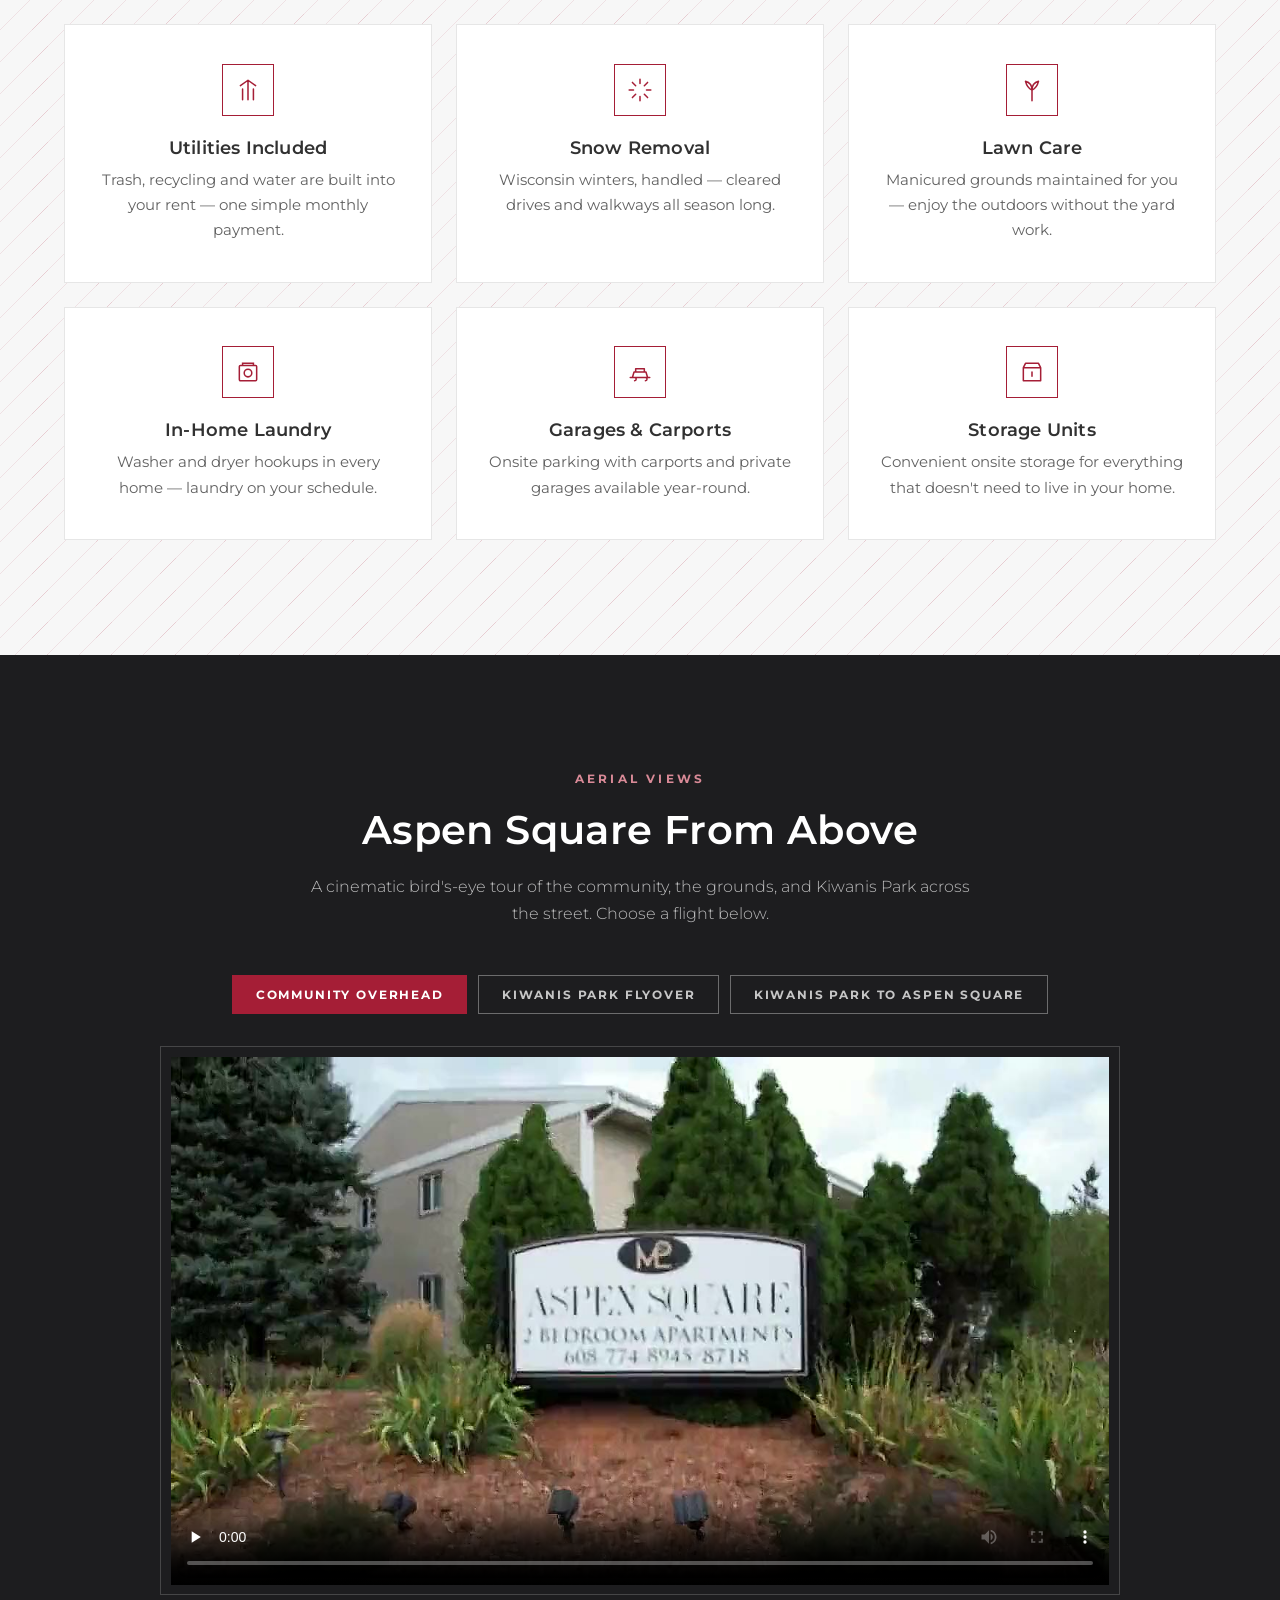
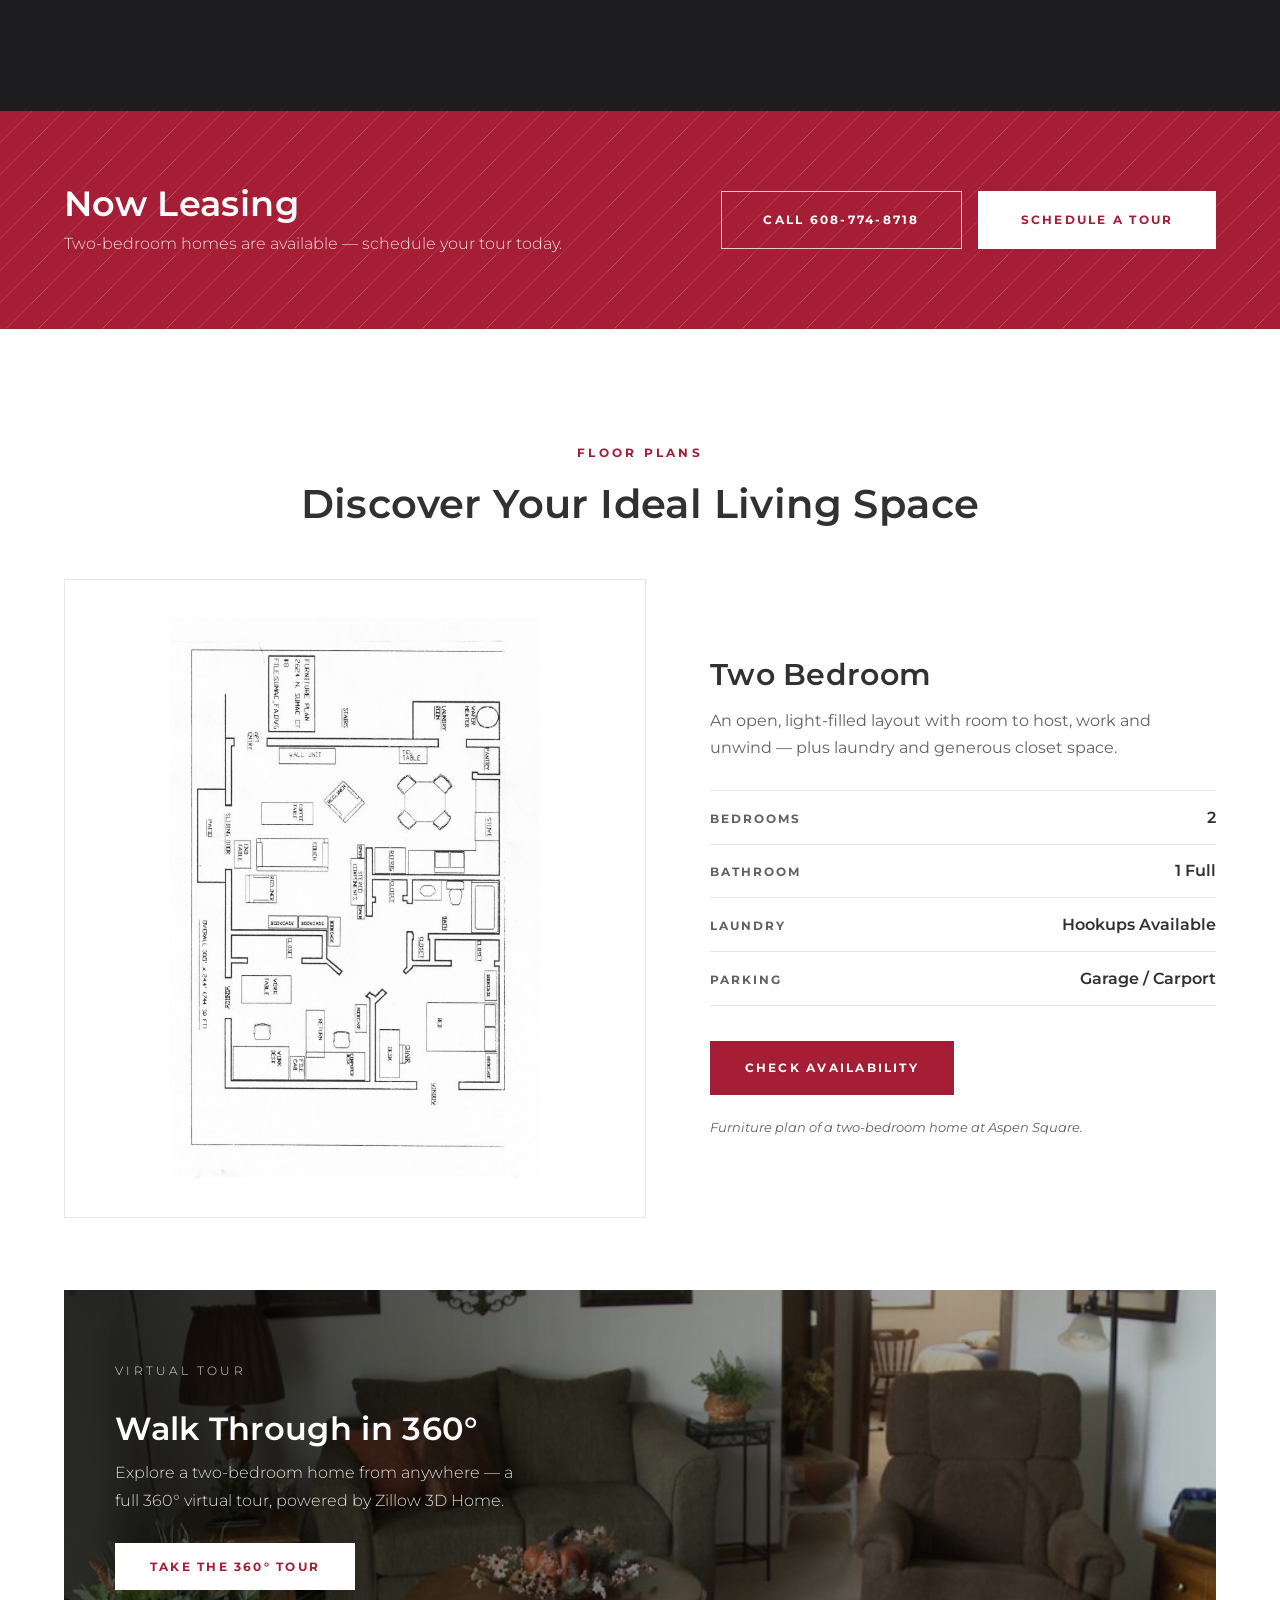
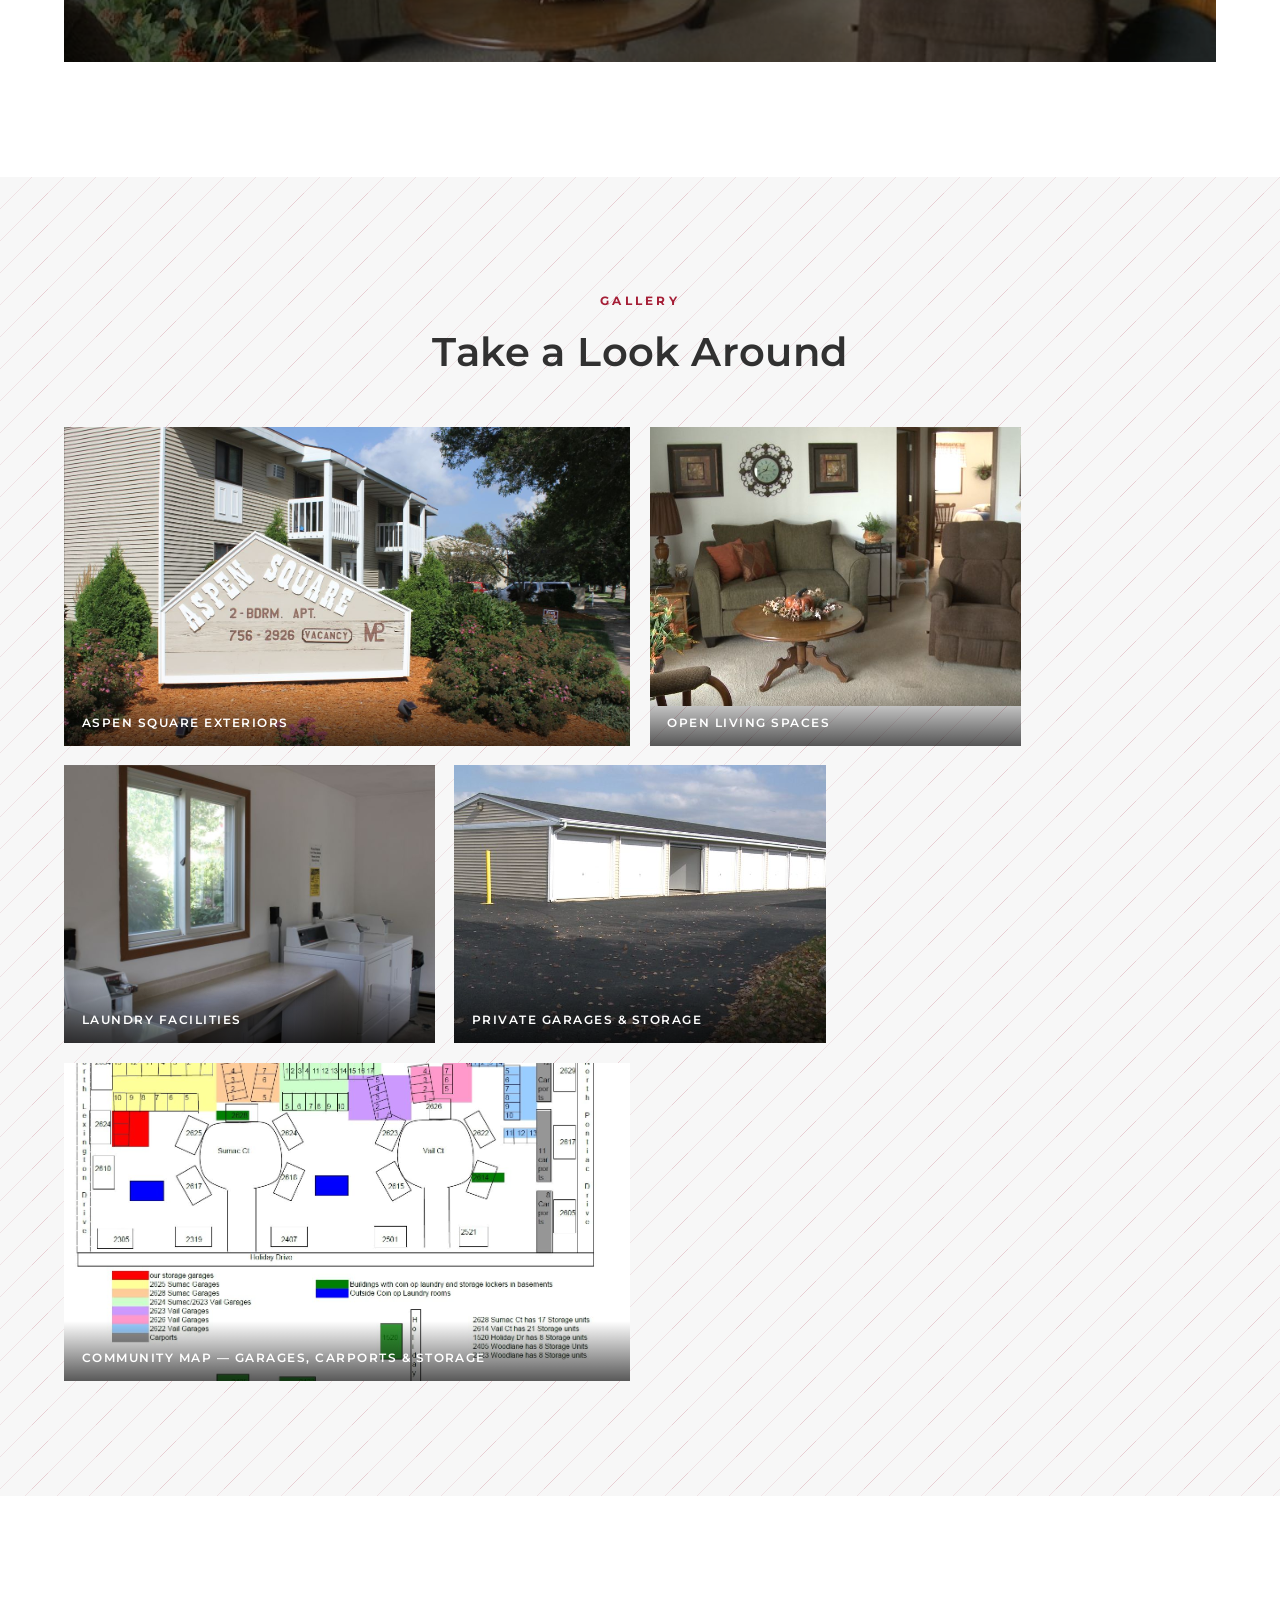
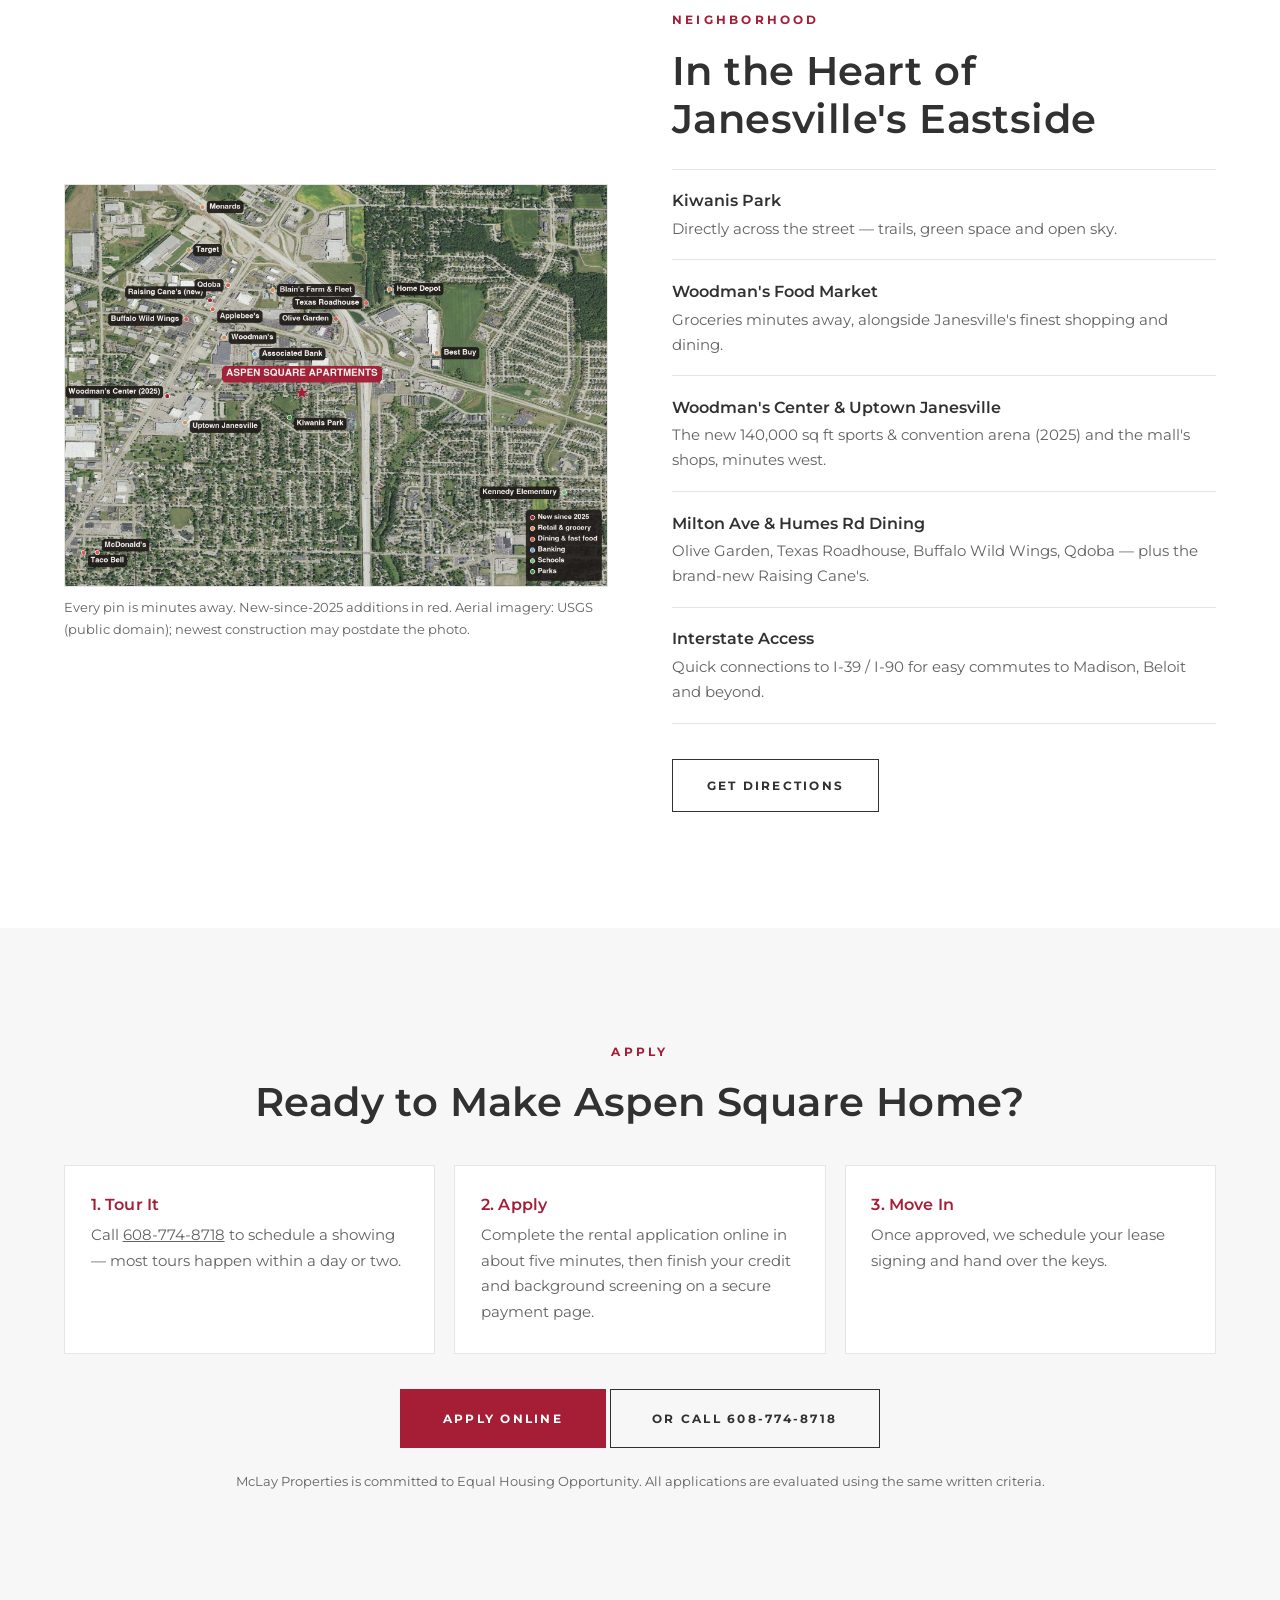
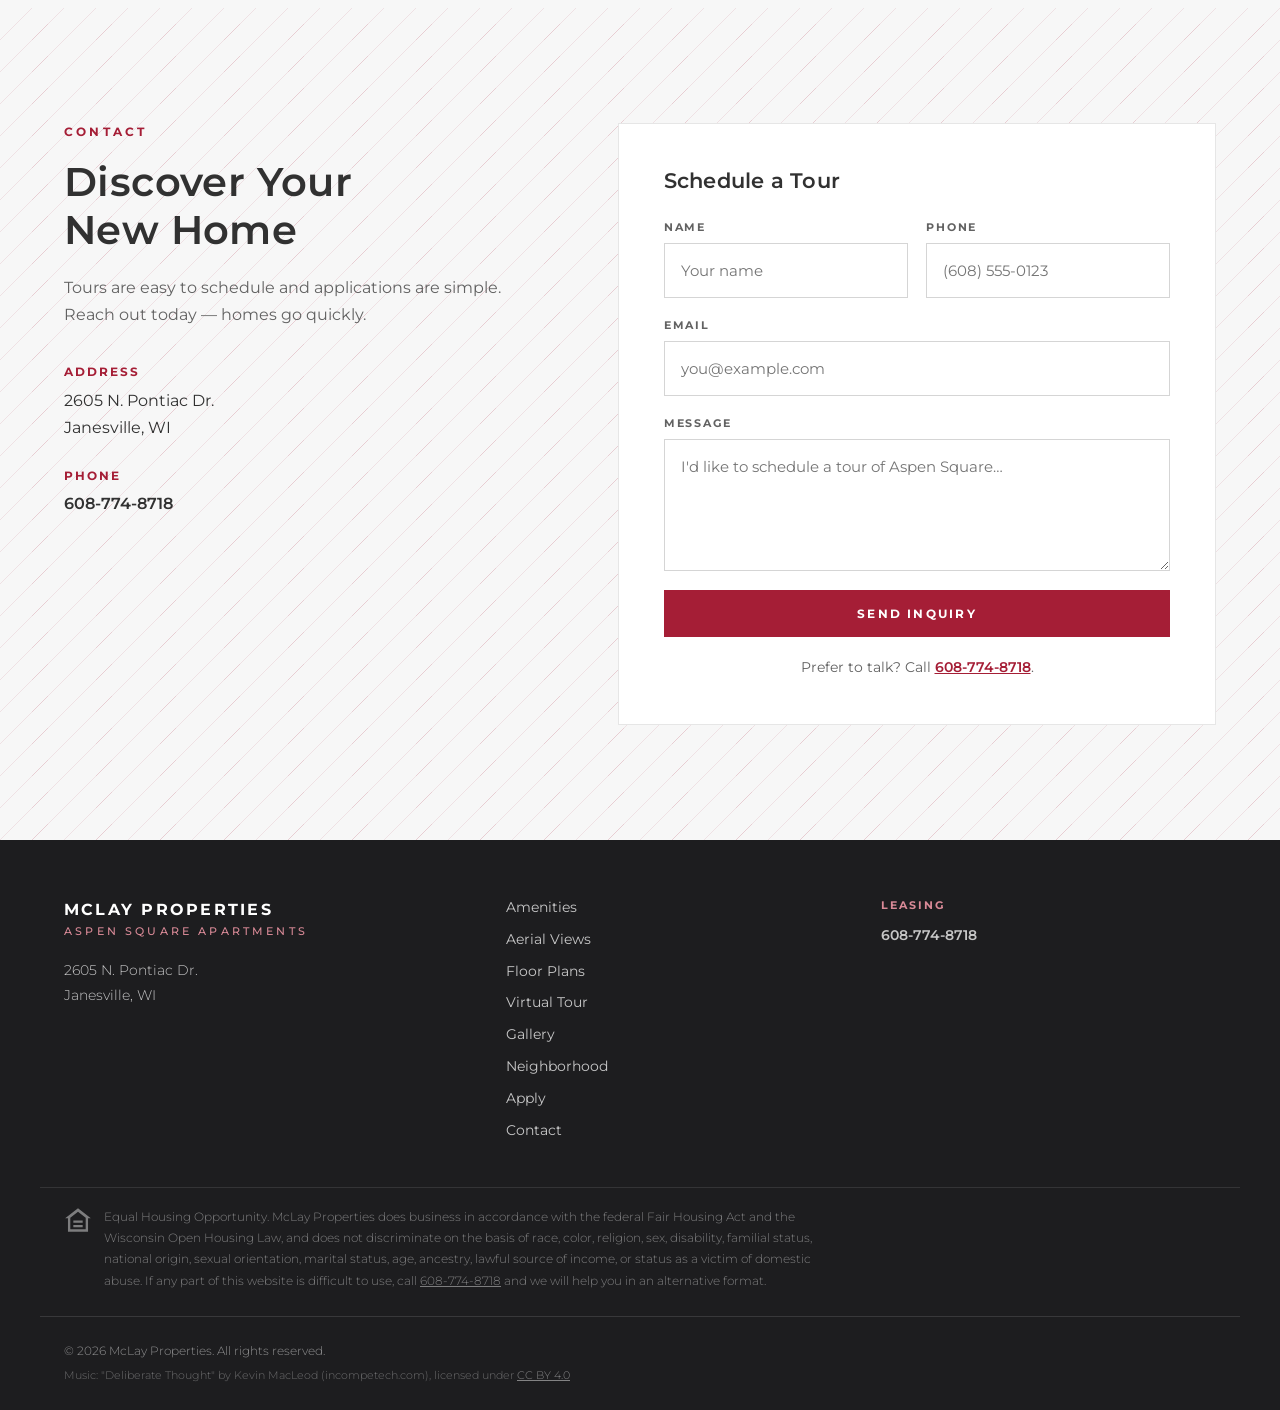
==== commit 7a55bbfb: "Header nav: keep tabs on one line at all desktop widths (no-wrap, fluid gap, hide redundant Schedule" ====
--- a/index.html
+++ b/index.html
@@ -11,7 +11,7 @@
   <link rel="preconnect" href="https://fonts.googleapis.com">
   <link rel="preconnect" href="https://fonts.gstatic.com" crossorigin>
   <link href="https://fonts.googleapis.com/css2?family=Montserrat:ital,wght@0,300;0,400;0,500;0,600;0,700;1,400&display=swap" rel="stylesheet">
-  <link rel="stylesheet" href="css/styles.css?v=3">
+  <link rel="stylesheet" href="css/styles.css?v=7">
   <link rel="icon" href="data:image/svg+xml,<svg xmlns='http://www.w3.org/2000/svg' viewBox='0 0 100 100'><rect width='100' height='100' fill='%23a51e36'/><text x='50' y='72' font-size='60' text-anchor='middle' fill='white' font-family='Georgia'>M</text></svg>">
   <script type="application/ld+json">
   {
--- a/css/styles.css
+++ b/css/styles.css
@@ -159,7 +159,8 @@
   color: var(--crimson);
 }
 
-.header__nav { display: flex; align-items: center; gap: 1.7rem; }
+.header__nav { display: flex; align-items: center; gap: clamp(0.9rem, 1.6vw, 1.7rem); flex-shrink: 0; }
+.header__nav a { white-space: nowrap; }
 .header__nav a:not(.btn) {
   font-size: 0.78rem;
   font-weight: 600;
@@ -976,3 +977,19 @@
 .app-form .money { position: relative; display: block; margin-top: 0.35rem; }
 .app-form .money__sign { position: absolute; left: 0.85rem; top: 50%; transform: translateY(-50%); color: var(--ink-soft); font-weight: 500; pointer-events: none; }
 .app-form .money input { margin-top: 0; padding-left: 1.7rem; }
+
+/* ---------- Header nav: keep tabs on one line (must stay at end of file) ---------- */
+@media (max-width: 1240px) {
+  .header__nav a:not(.btn) { font-size: 0.72rem; letter-spacing: 0.08em; }
+  .btn--nav { padding: 0.65rem 1.1rem; font-size: 0.72rem; }
+}
+@media (max-width: 1180px) {
+  /* Schedule button is redundant here (hero + promo bar carry it); drop it so the tabs stay on one line */
+  .header__nav .btn--nav { display: none; }
+  .header__nav { gap: 0.9rem; }
+  .header__brand-name { white-space: nowrap; }
+}
+@media (max-width: 1040px) {
+  .header__nav a:not(.btn) { font-size: 0.66rem; letter-spacing: 0.04em; }
+  .header__nav { gap: 0.65rem; }
+}
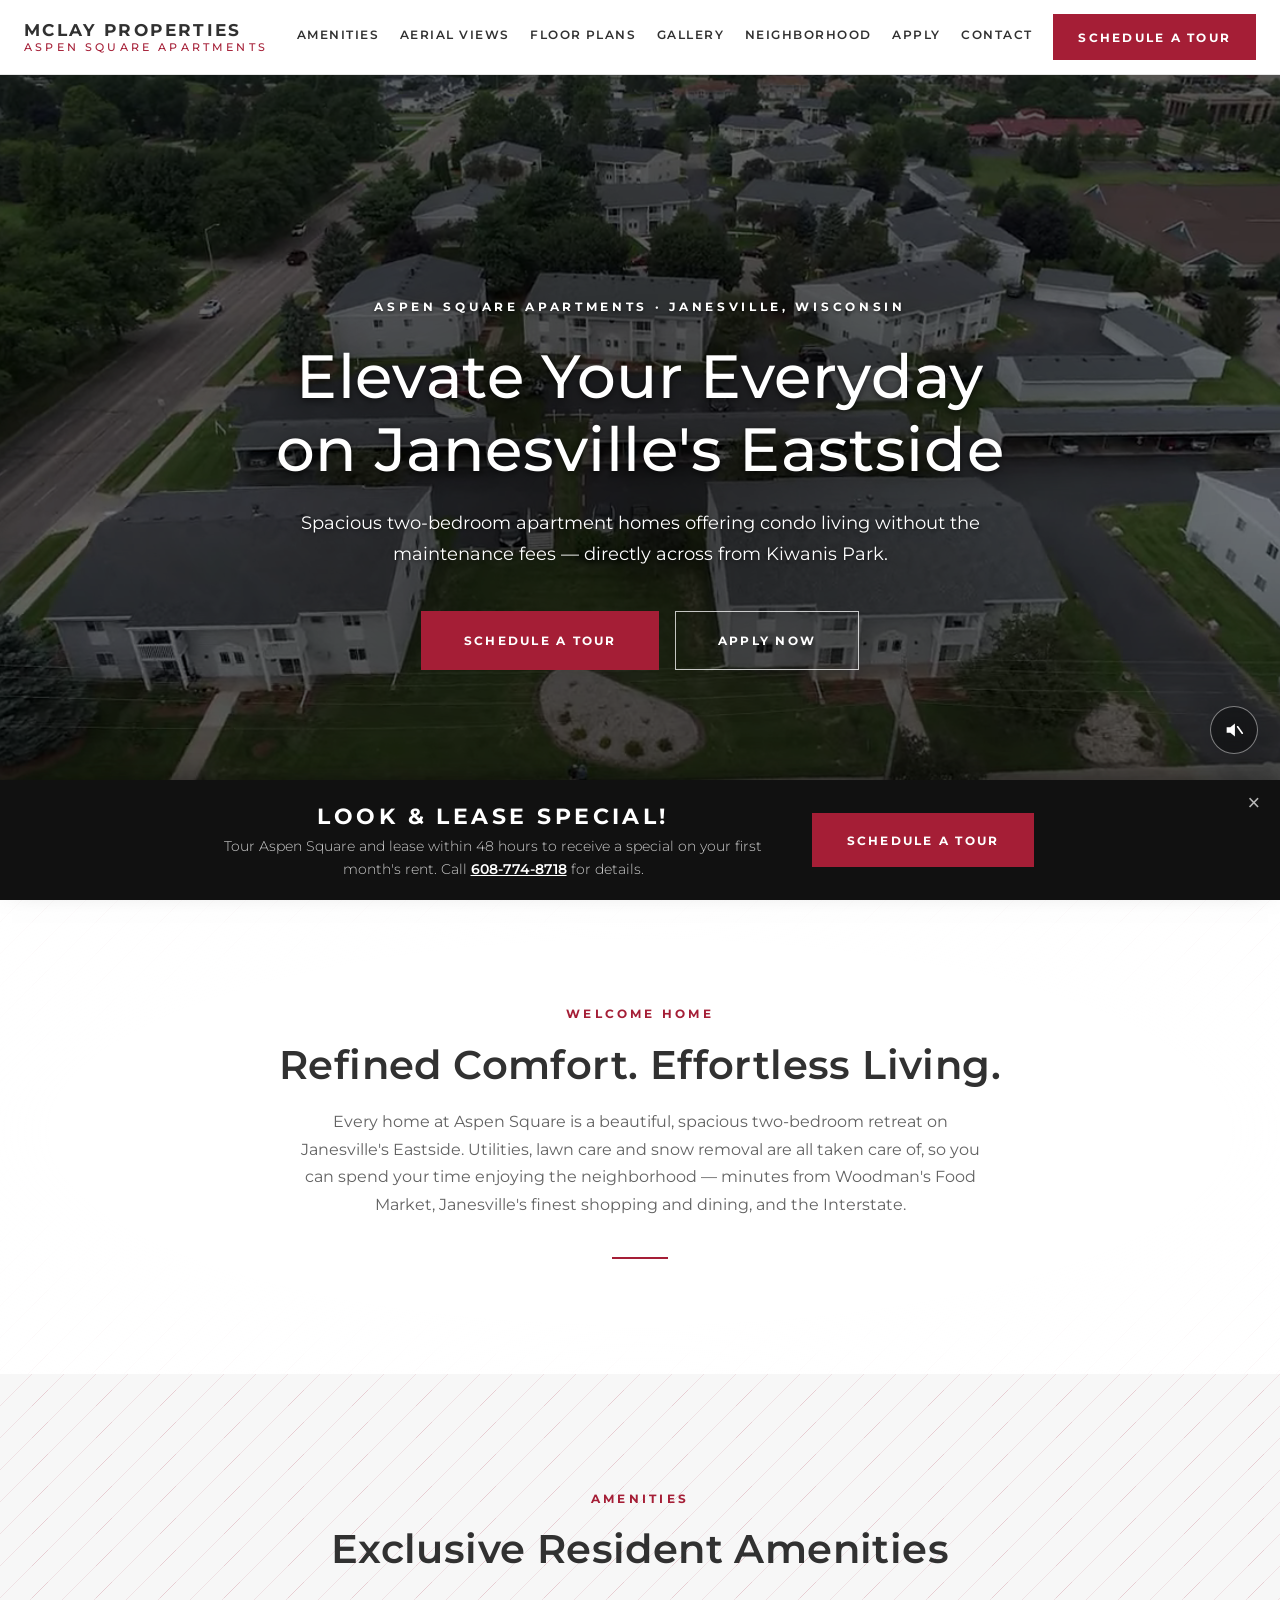
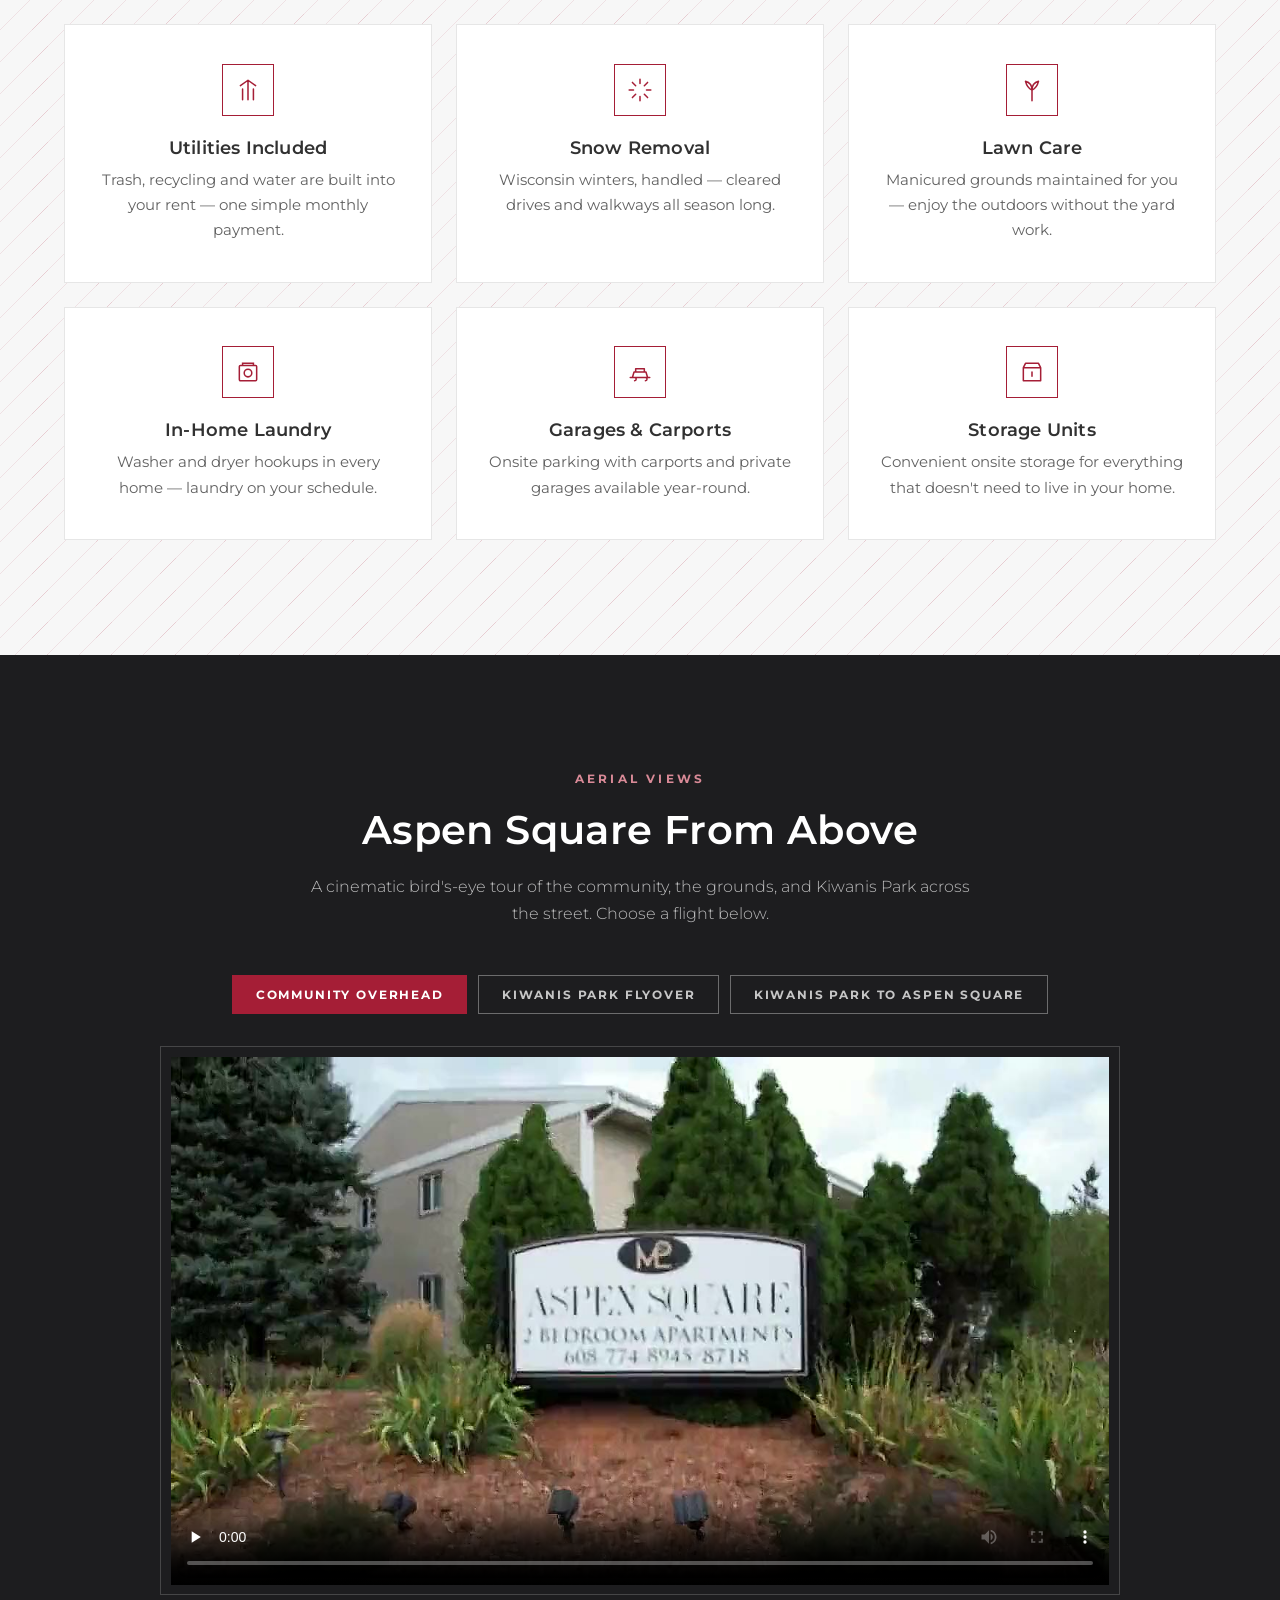
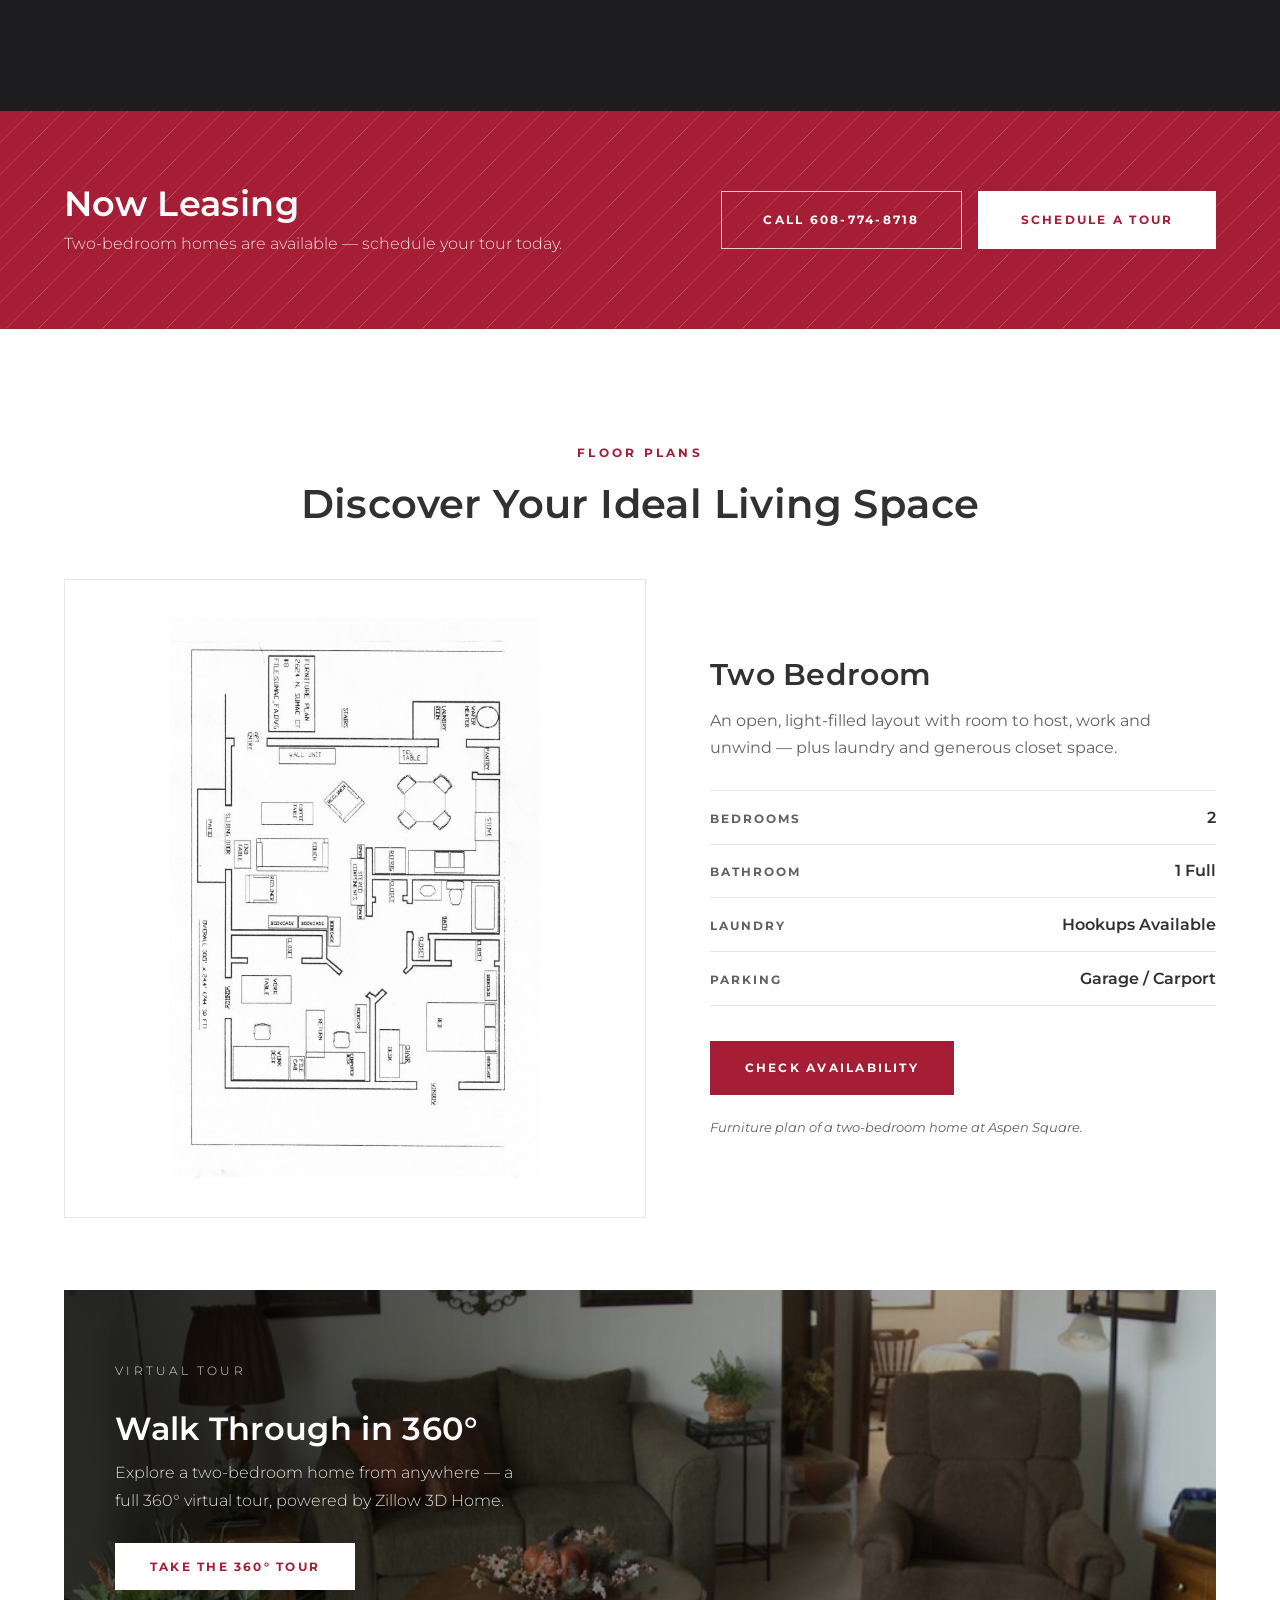
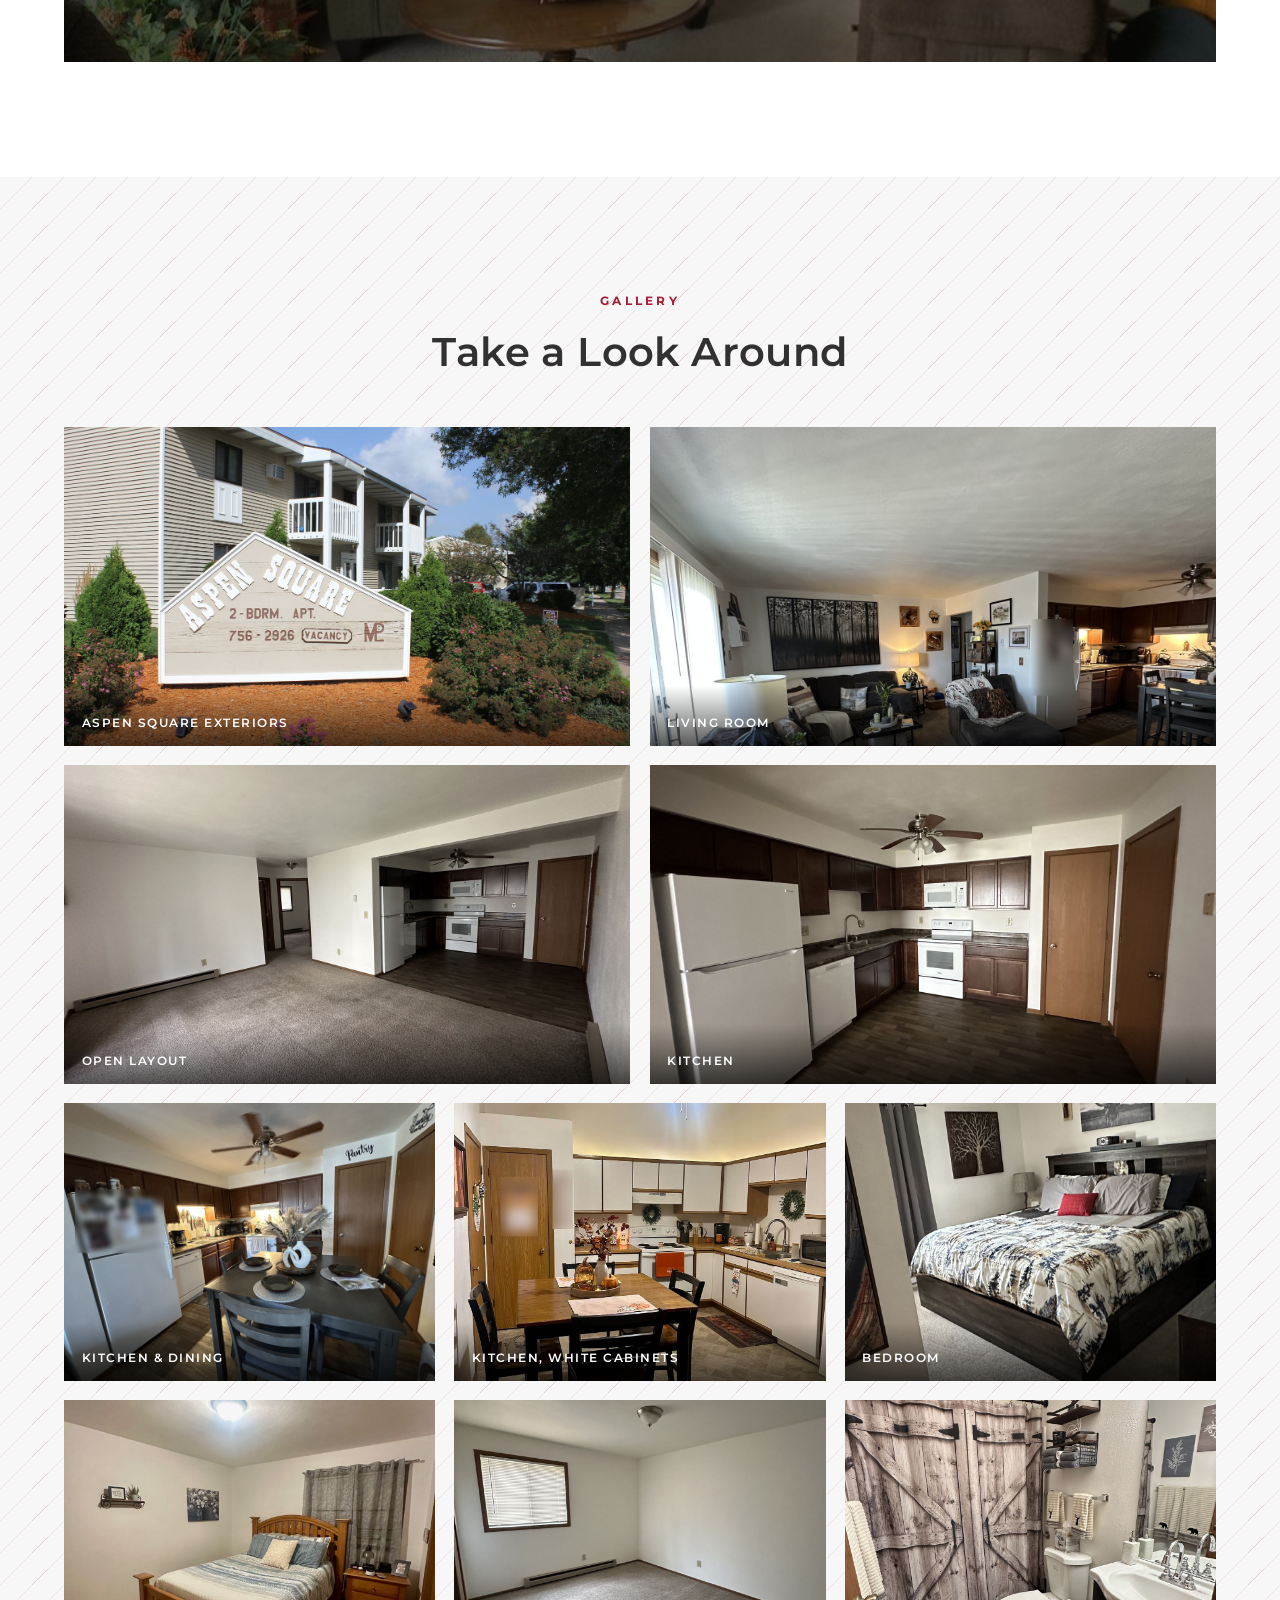
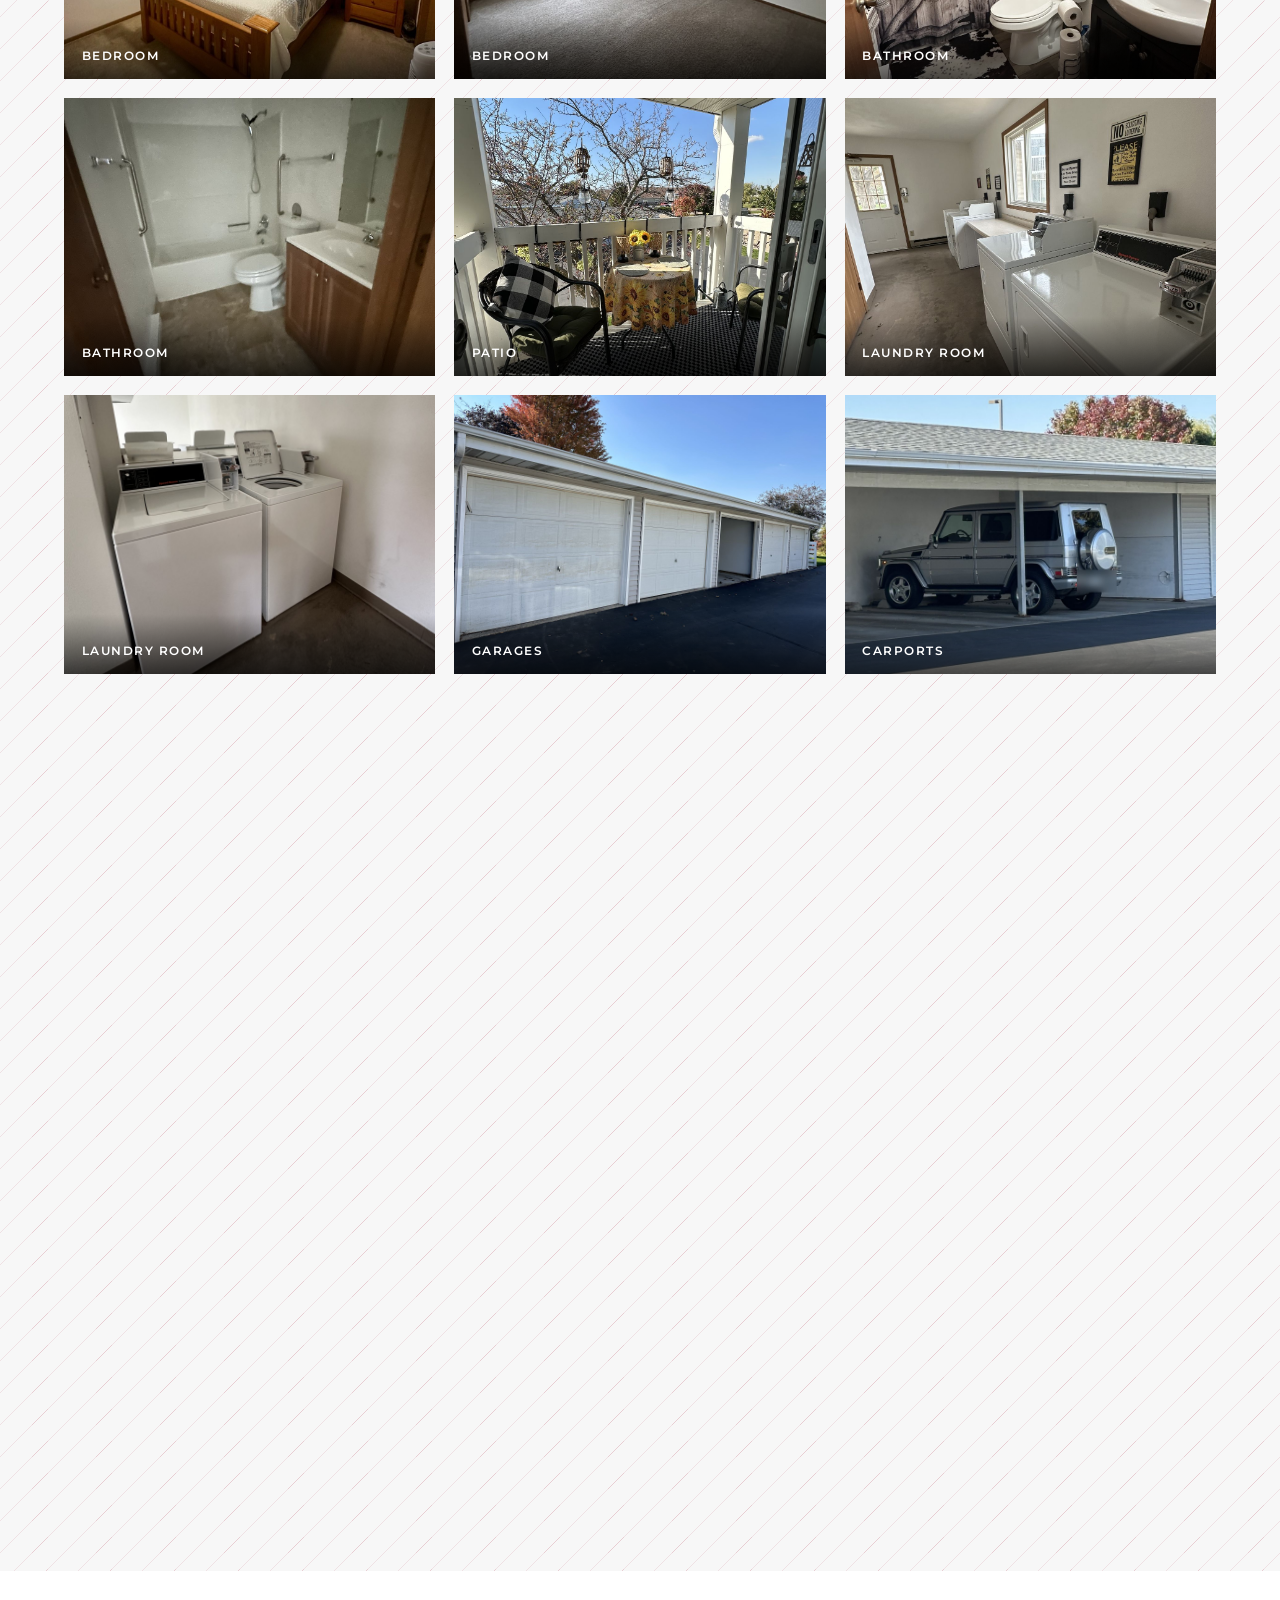
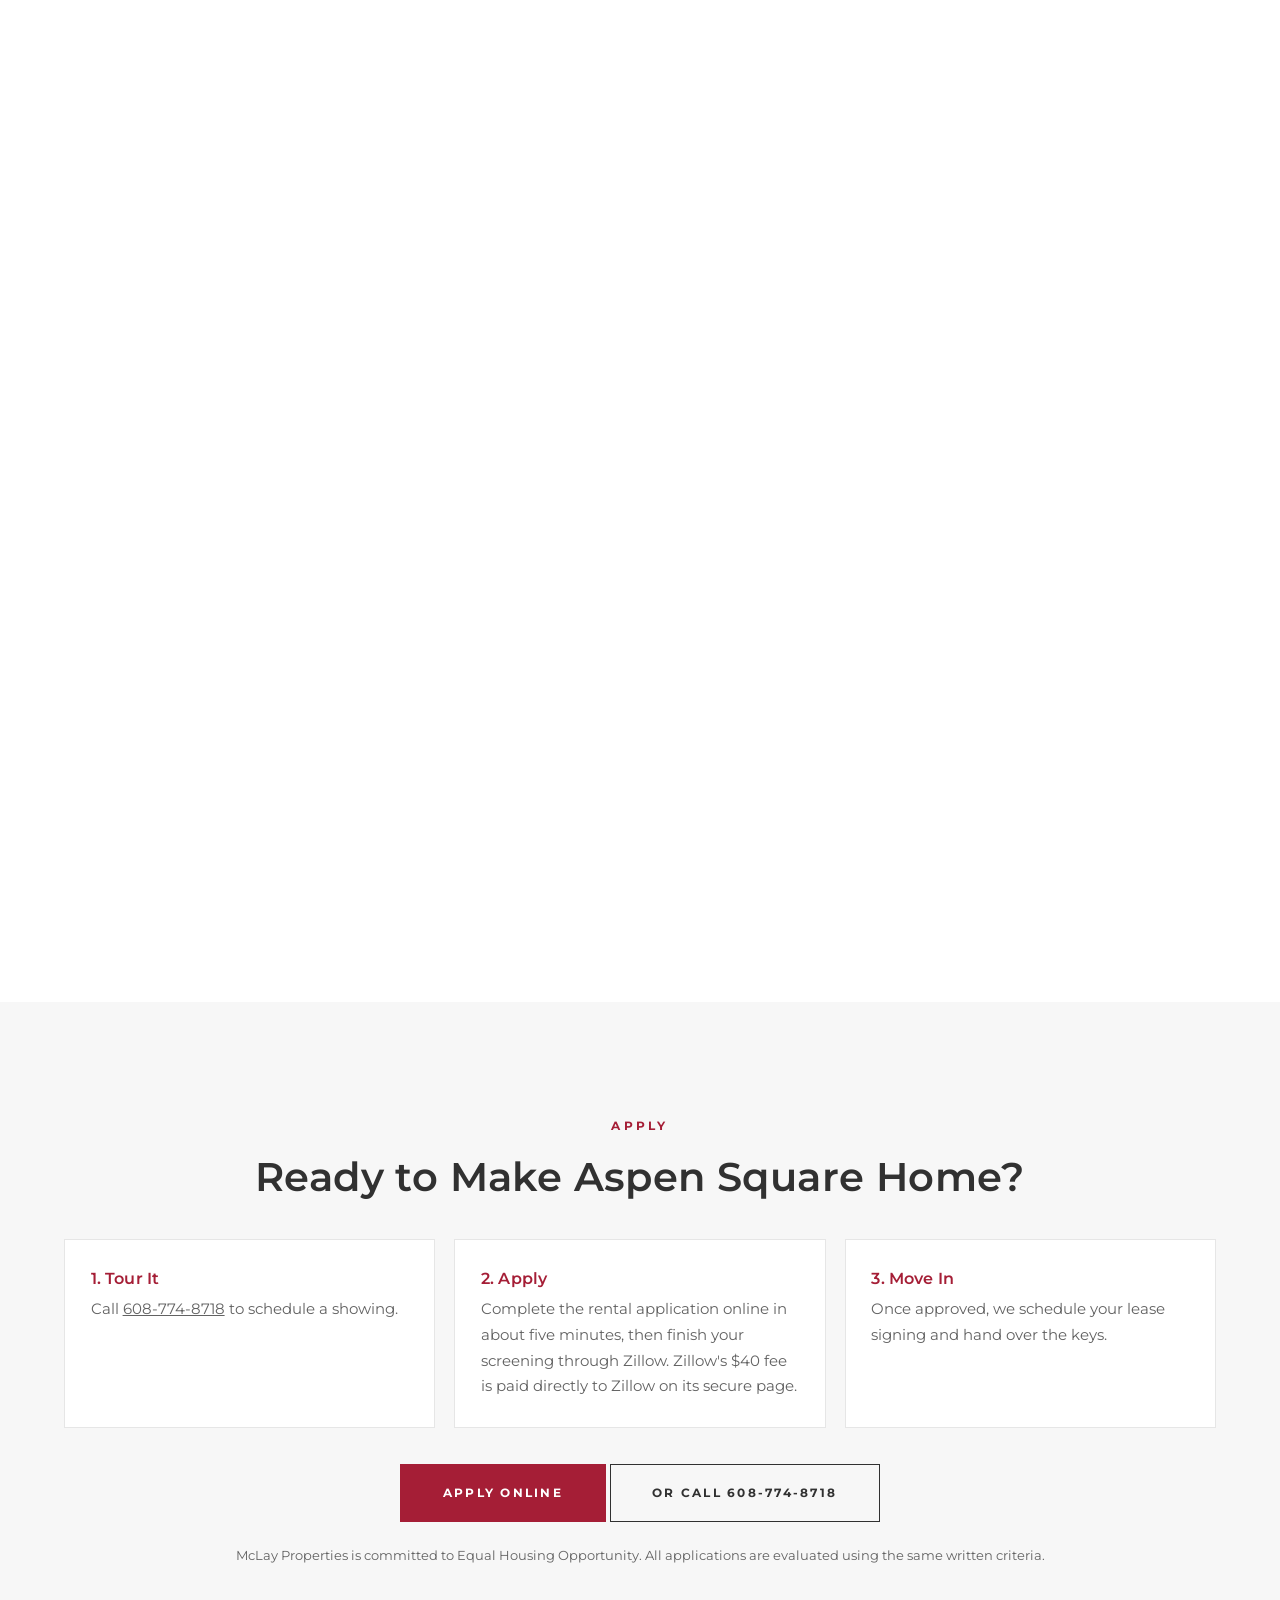
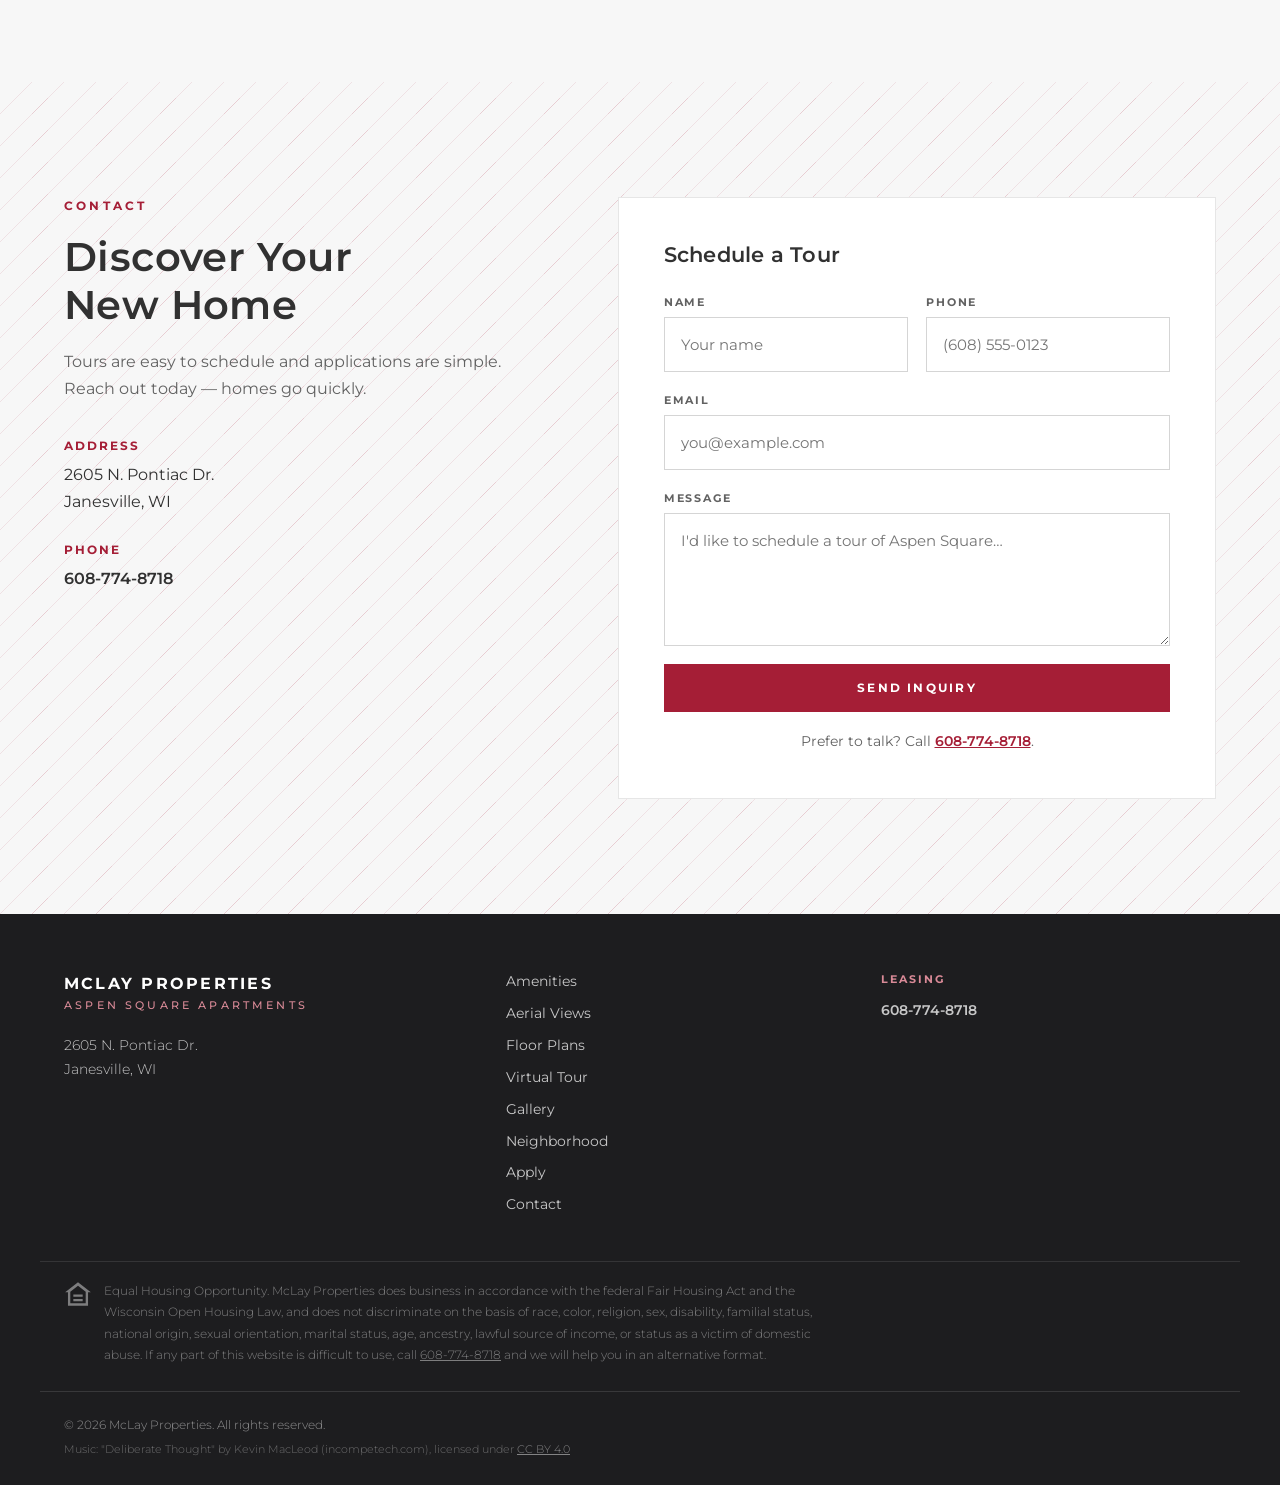
==== commit 5e57e6f6: "Gallery: 15 new property photos; application: Zillow $40 fee copy, keep form usable on send failure " ====
--- a/index.html
+++ b/index.html
@@ -11,7 +11,7 @@
   <link rel="preconnect" href="https://fonts.googleapis.com">
   <link rel="preconnect" href="https://fonts.gstatic.com" crossorigin>
   <link href="https://fonts.googleapis.com/css2?family=Montserrat:ital,wght@0,300;0,400;0,500;0,600;0,700;1,400&display=swap" rel="stylesheet">
-  <link rel="stylesheet" href="css/styles.css?v=7">
+  <link rel="stylesheet" href="css/styles.css?v=8">
   <link rel="icon" href="data:image/svg+xml,<svg xmlns='http://www.w3.org/2000/svg' viewBox='0 0 100 100'><rect width='100' height='100' fill='%23a51e36'/><text x='50' y='72' font-size='60' text-anchor='middle' fill='white' font-family='Georgia'>M</text></svg>">
   <script type="application/ld+json">
   {
@@ -235,26 +235,75 @@
         <h2 class="h2--center fade">Take a Look Around</h2>
         <div class="gallery__grid">
           <figure class="gallery__item gallery__item--wide fade">
-            <div class="gallery__img gallery__img--1"></div>
+            <img class="gallery__img" src="img/exterior.jpg" alt="Aspen Square building exterior with entrance sign" loading="lazy">
             <figcaption>Aspen Square Exteriors</figcaption>
           </figure>
-          <figure class="gallery__item fade">
-            <div class="gallery__img gallery__img--2"></div>
-            <figcaption>Open Living Spaces</figcaption>
-          </figure>
-          <figure class="gallery__item fade">
-            <div class="gallery__img gallery__img--3"></div>
-            <figcaption>Laundry Facilities</figcaption>
-          </figure>
-          <figure class="gallery__item fade">
-            <div class="gallery__img gallery__img--4"></div>
-            <figcaption>Private Garages &amp; Storage</figcaption>
-          </figure>
           <figure class="gallery__item gallery__item--wide fade">
-            <div class="gallery__img gallery__img--5"></div>
+            <img class="gallery__img" src="img/gallery/living-furnished.jpg" alt="Bright living room with sliding patio door, open to the dining area and kitchen" loading="lazy">
+            <figcaption>Living Room</figcaption>
+          </figure>
+          <figure class="gallery__item gallery__item--wide fade">
+            <img class="gallery__img" src="img/gallery/living-kitchen-open.jpg" alt="Empty living room with carpet, open to a kitchen with wood cabinets" loading="lazy">
+            <figcaption>Open Layout</figcaption>
+          </figure>
+          <figure class="gallery__item gallery__item--wide fade">
+            <img class="gallery__img" src="img/gallery/kitchen.jpg" alt="Kitchen with dark wood cabinets, white appliances and plank flooring" loading="lazy">
+            <figcaption>Kitchen</figcaption>
+          </figure>
+          <figure class="gallery__item fade">
+            <img class="gallery__img" src="img/gallery/kitchen-dining.jpg" alt="Dining table beside a kitchen with wood cabinets and a ceiling fan" loading="lazy">
+            <figcaption>Kitchen &amp; Dining</figcaption>
+          </figure>
+          <figure class="gallery__item fade">
+            <img class="gallery__img" src="img/gallery/kitchen-white.jpg" alt="Kitchen with white cabinets, dining table and ceiling fan" loading="lazy">
+            <figcaption>Kitchen, White Cabinets</figcaption>
+          </figure>
+          <figure class="gallery__item fade">
+            <img class="gallery__img" src="img/gallery/bedroom-furnished-1.jpg" alt="Furnished bedroom with king bed, ceiling fan and carpet" loading="lazy">
+            <figcaption>Bedroom</figcaption>
+          </figure>
+          <figure class="gallery__item fade">
+            <img class="gallery__img" src="img/gallery/bedroom-furnished-2.jpg" alt="Furnished bedroom with wood bed frame and window" loading="lazy">
+            <figcaption>Bedroom</figcaption>
+          </figure>
+          <figure class="gallery__item fade">
+            <img class="gallery__img" src="img/gallery/bedroom-vacant.jpg" alt="Empty carpeted bedroom with a window" loading="lazy">
+            <figcaption>Bedroom</figcaption>
+          </figure>
+          <figure class="gallery__item fade">
+            <img class="gallery__img" src="img/gallery/bathroom-furnished.jpg" alt="Bathroom with vanity, tub and shower curtain" loading="lazy">
+            <figcaption>Bathroom</figcaption>
+          </figure>
+          <figure class="gallery__item fade">
+            <img class="gallery__img" src="img/gallery/bathroom-vacant.jpg" alt="Bathroom with wood vanity, tub and shower with grab bars" loading="lazy">
+            <figcaption>Bathroom</figcaption>
+          </figure>
+          <figure class="gallery__item fade">
+            <img class="gallery__img" src="img/gallery/patio.jpg" alt="Covered patio with railing, table and chairs, overlooking trees" loading="lazy">
+            <figcaption>Patio</figcaption>
+          </figure>
+          <figure class="gallery__item fade">
+            <img class="gallery__img" src="img/gallery/laundry-1.jpg" alt="Onsite laundry room with coin-operated washers and dryers" loading="lazy">
+            <figcaption>Laundry Room</figcaption>
+          </figure>
+          <figure class="gallery__item fade">
+            <img class="gallery__img" src="img/gallery/laundry-2.jpg" alt="Onsite coin-operated washer and dryer" loading="lazy">
+            <figcaption>Laundry Room</figcaption>
+          </figure>
+          <figure class="gallery__item fade">
+            <img class="gallery__img" src="img/gallery/garages.jpg" alt="Row of garages with white overhead doors" loading="lazy">
+            <figcaption>Garages</figcaption>
+          </figure>
+          <figure class="gallery__item fade">
+            <img class="gallery__img" src="img/gallery/carports.jpg" alt="Covered carports with a parked vehicle" loading="lazy">
+            <figcaption>Carports</figcaption>
+          </figure>
+          <figure class="gallery__item gallery__item--full fade">
+            <img class="gallery__img" src="img/site-map.jpg" alt="Community map showing buildings, garages, carports and storage" loading="lazy">
             <figcaption>Community Map &mdash; Garages, Carports &amp; Storage</figcaption>
           </figure>
         </div>
+        <p class="gallery__note fade">Finishes vary by home. Furnishings shown belong to current residents and are not included.</p>
       </div>
     </section>
 
@@ -303,11 +352,11 @@
         <div class="apply__grid">
           <div class="apply__card fade">
             <h3>1. Tour It</h3>
-            <p>Call <a href="tel:16087748718">608-774-8718</a> to schedule a showing — most tours happen within a day or two.</p>
+            <p>Call <a href="tel:16087748718">608-774-8718</a> to schedule a showing.</p>
           </div>
           <div class="apply__card fade">
             <h3>2. Apply</h3>
-            <p>Complete the rental application online in about five minutes, then finish your credit and background screening on a secure payment page.</p>
+            <p>Complete the rental application online in about five minutes, then finish your screening through Zillow. Zillow's $40 fee is paid directly to Zillow on its secure page.</p>
           </div>
           <div class="apply__card fade">
             <h3>3. Move In</h3>
--- a/css/styles.css
+++ b/css/styles.css
@@ -607,11 +607,10 @@
 .gallery__item:hover .gallery__img { transform: scale(1.05); }
 .gallery__item figcaption { transition: transform 0.5s var(--ease); }
 .gallery__item:hover figcaption { transform: translateY(-4px); }
-.gallery__img--1 { background-image: url("../img/exterior.jpg"); }
-.gallery__img--2 { background-image: url("../img/living.jpg"); }
-.gallery__img--3 { background-image: url("../img/laundry.jpg"); }
-.gallery__img--4 { background-image: url("../img/garages.jpg"); }
-.gallery__img--5 { background-image: url("../img/site-map.jpg"); }
+.gallery__img { display: block; width: 100%; object-fit: cover; object-position: center; }
+.gallery__item--full { grid-column: span 6; }
+.gallery__item--full .gallery__img { aspect-ratio: auto; object-fit: contain; background: var(--white); max-height: 80vh; }
+.gallery__note { margin-top: 1.2rem; text-align: center; font-size: 0.85rem; color: var(--ink-soft); }
 .gallery__item figcaption {
   position: absolute;
   inset: auto 0 0 0;
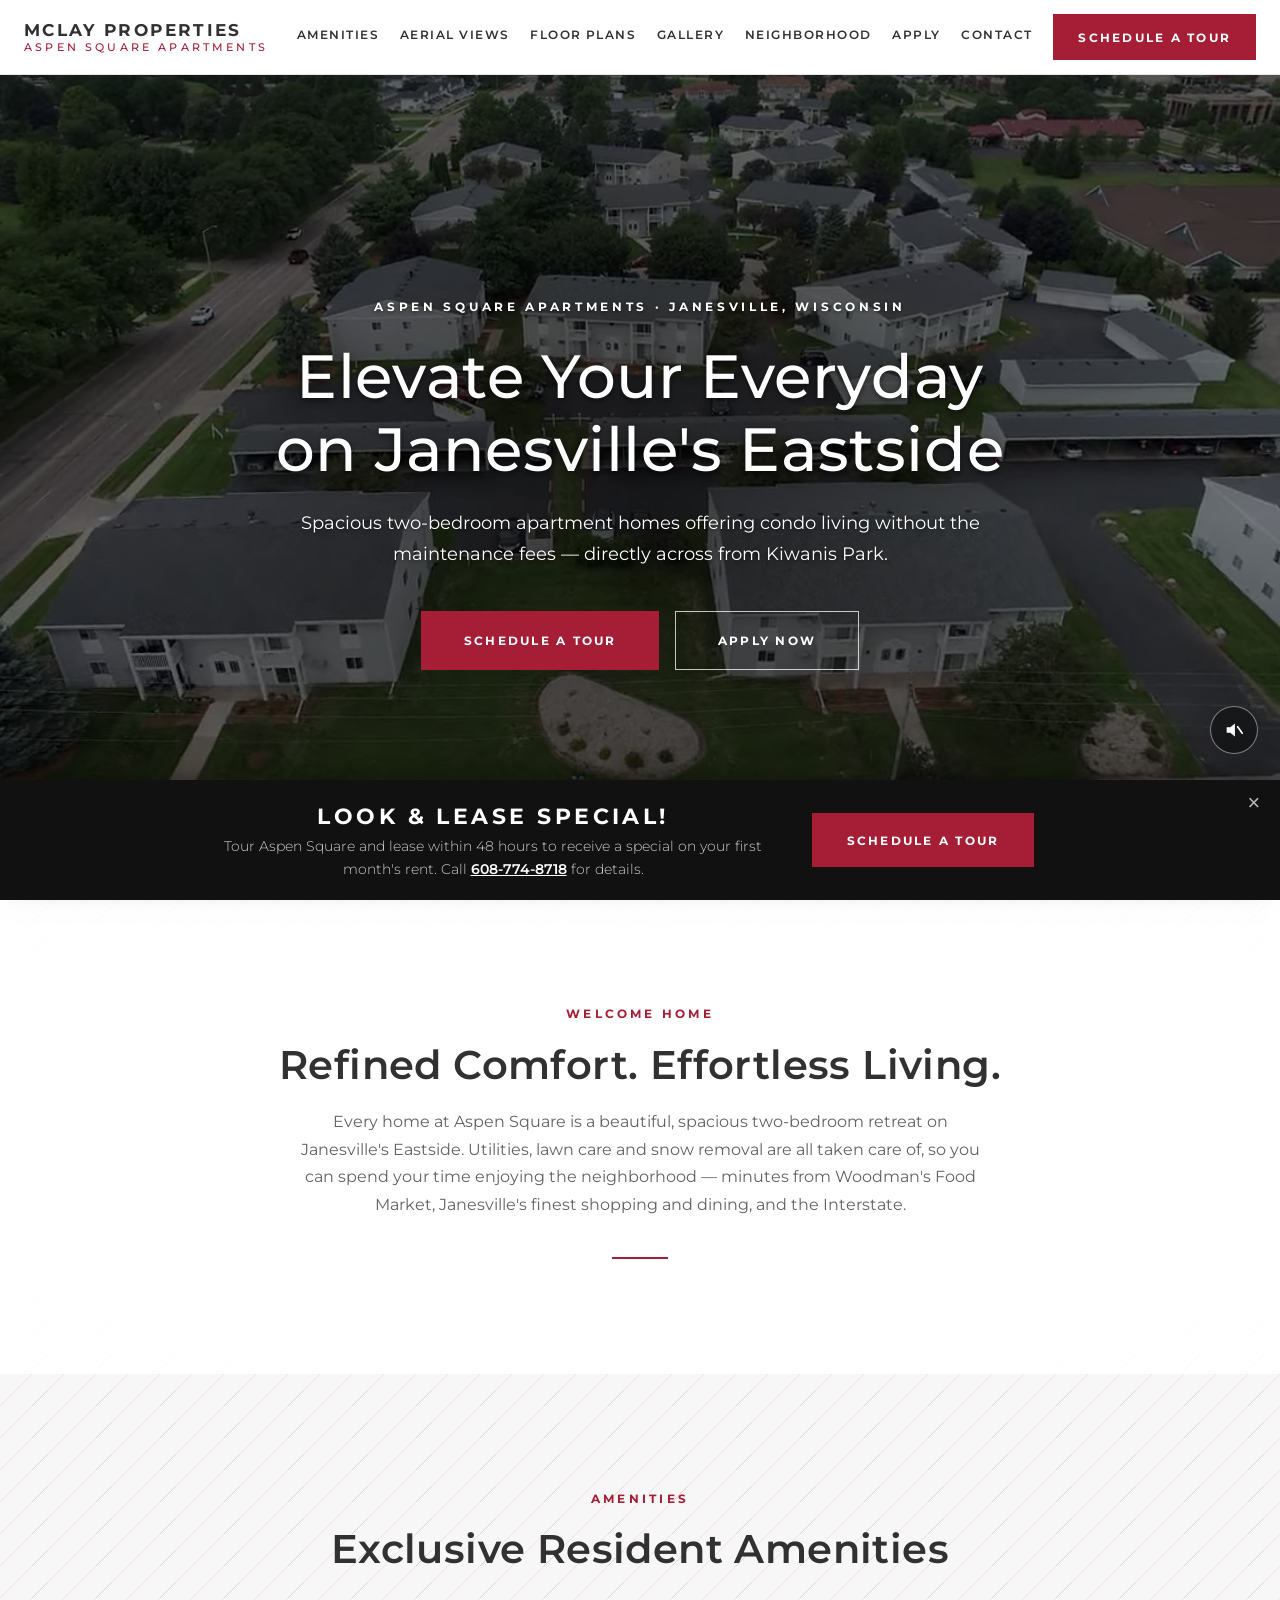
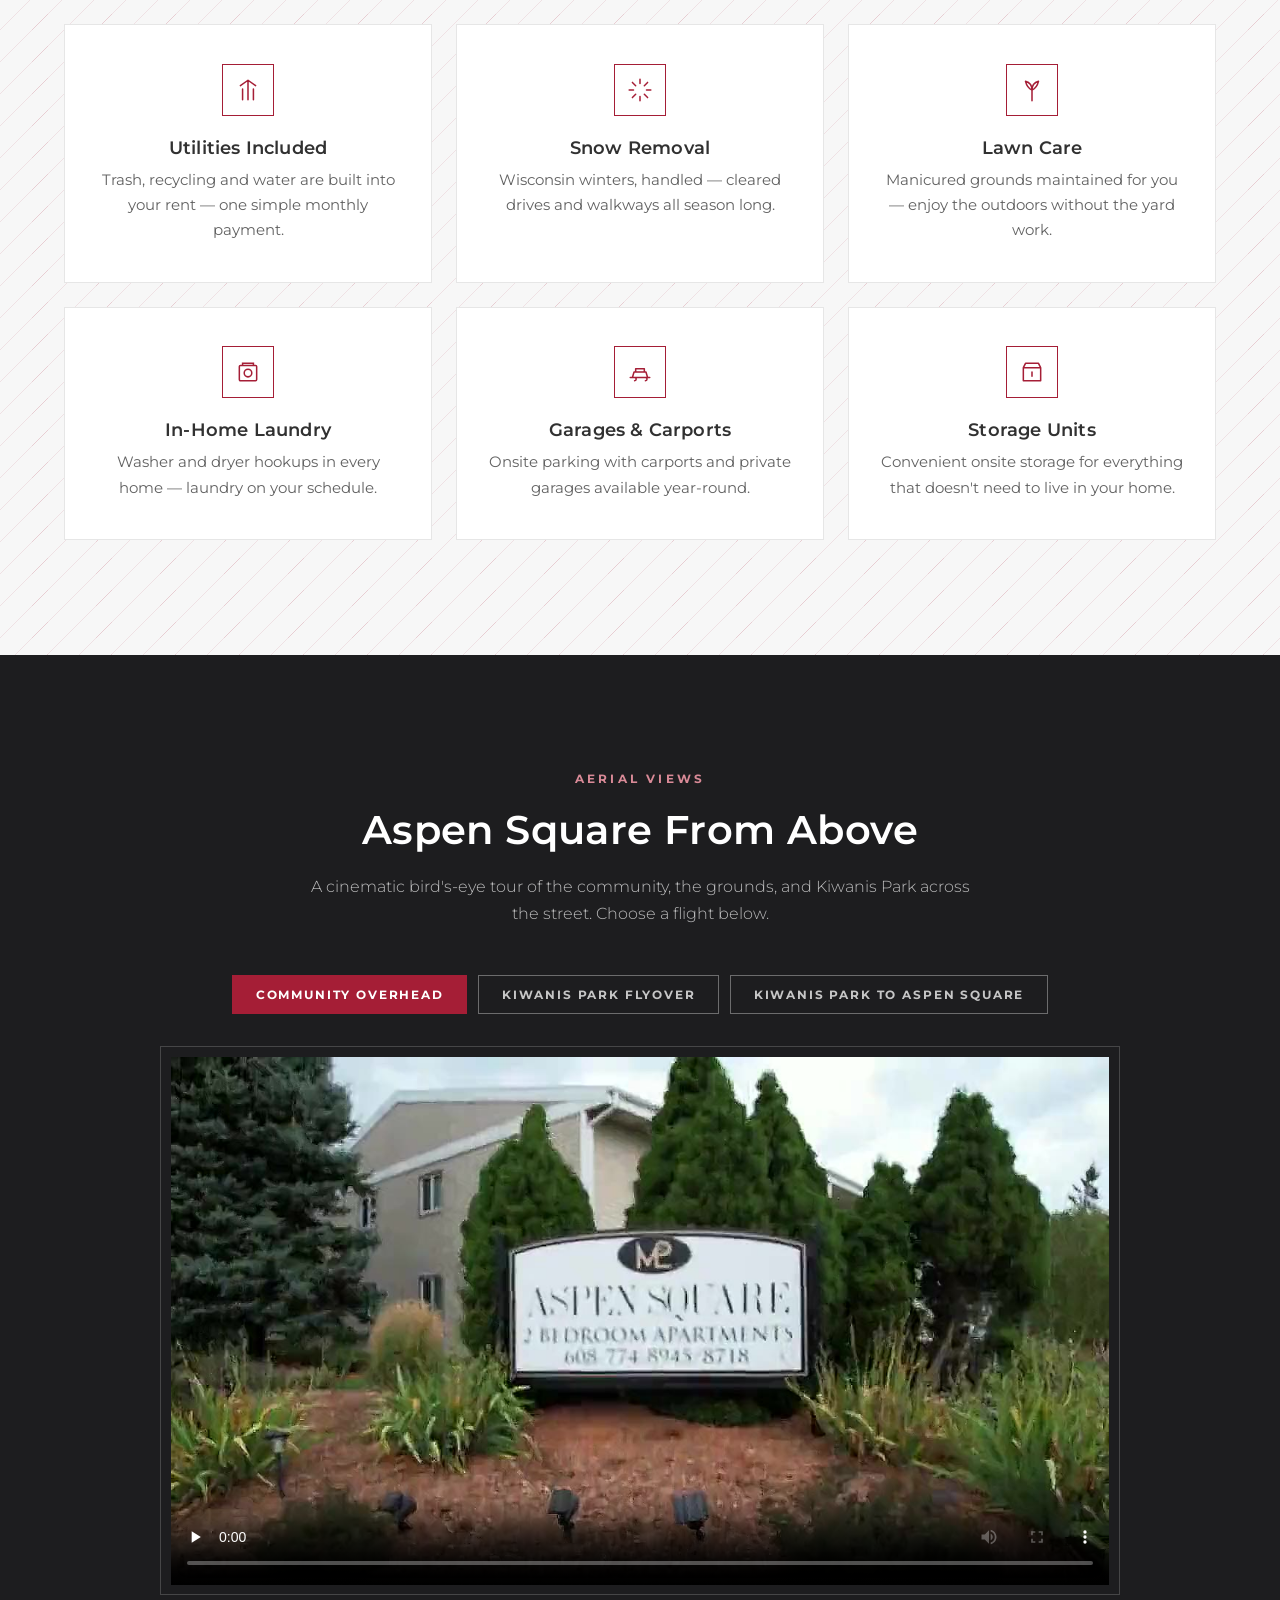
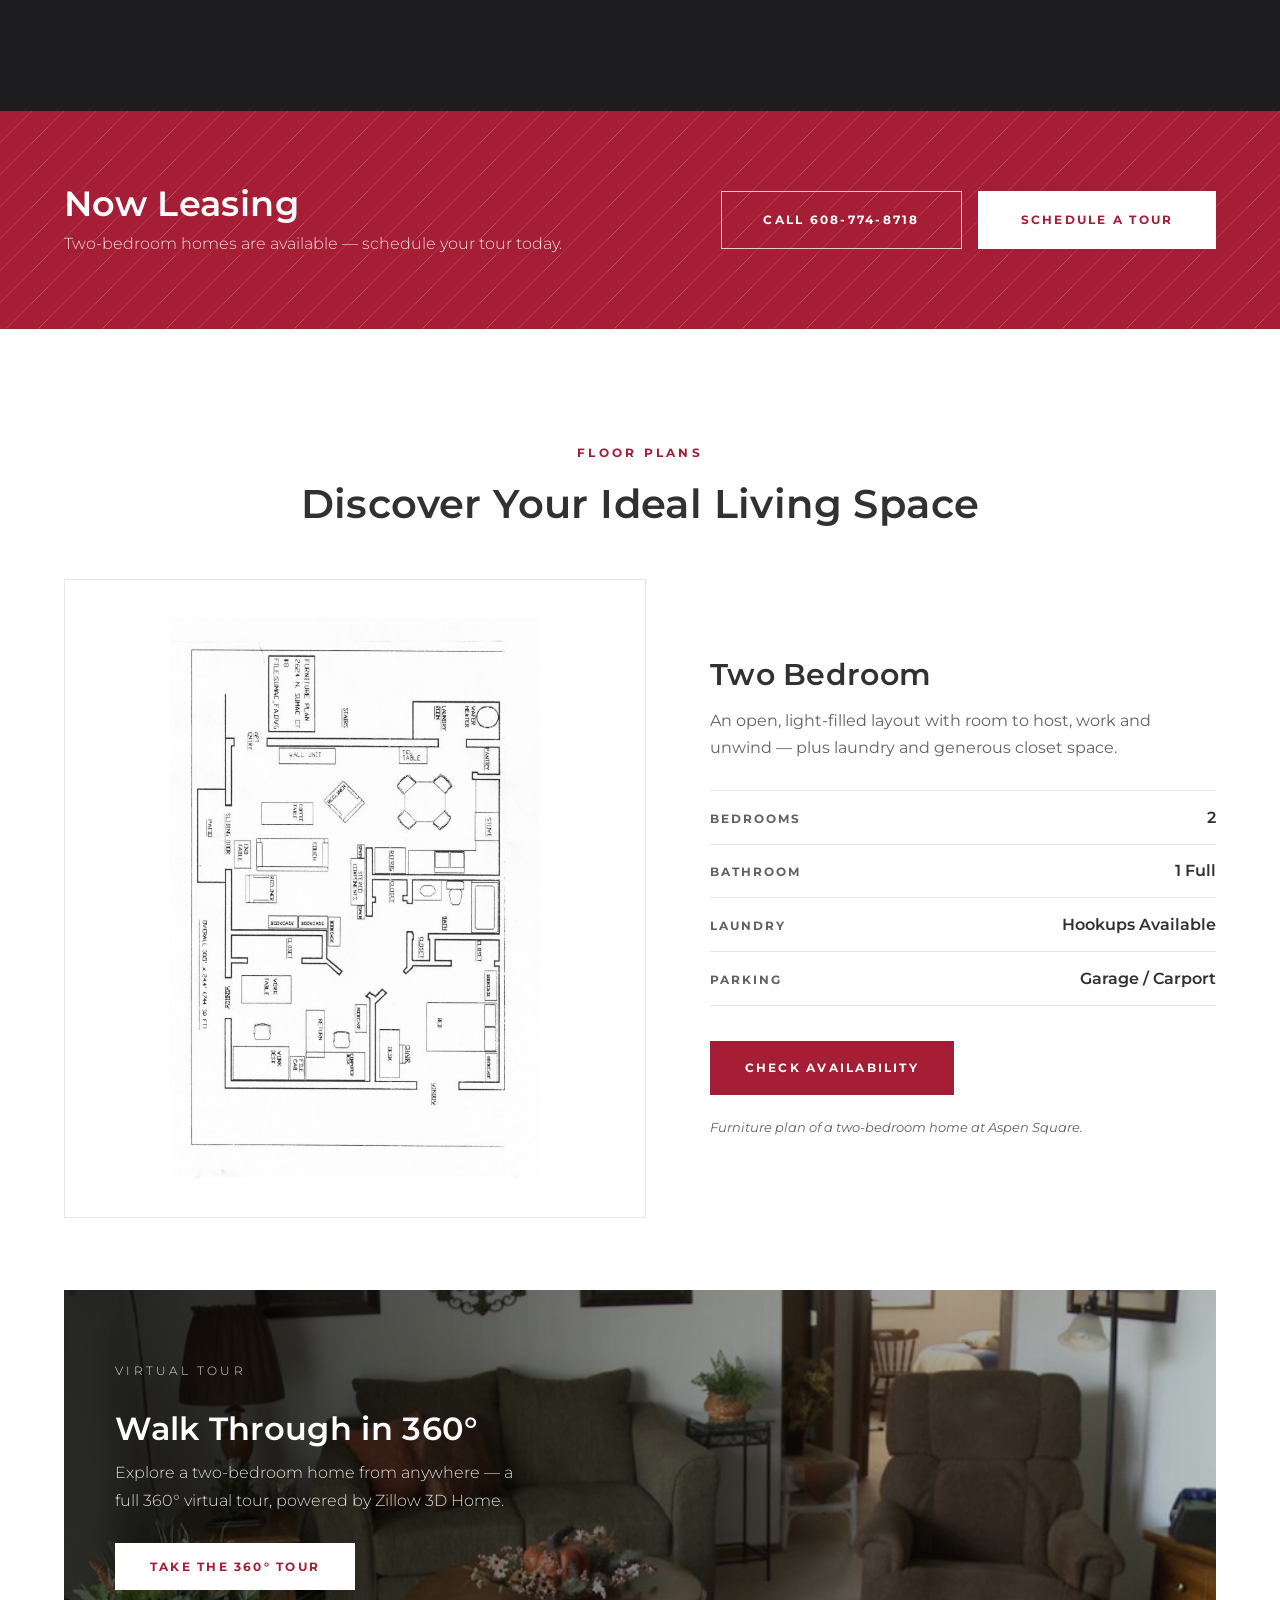
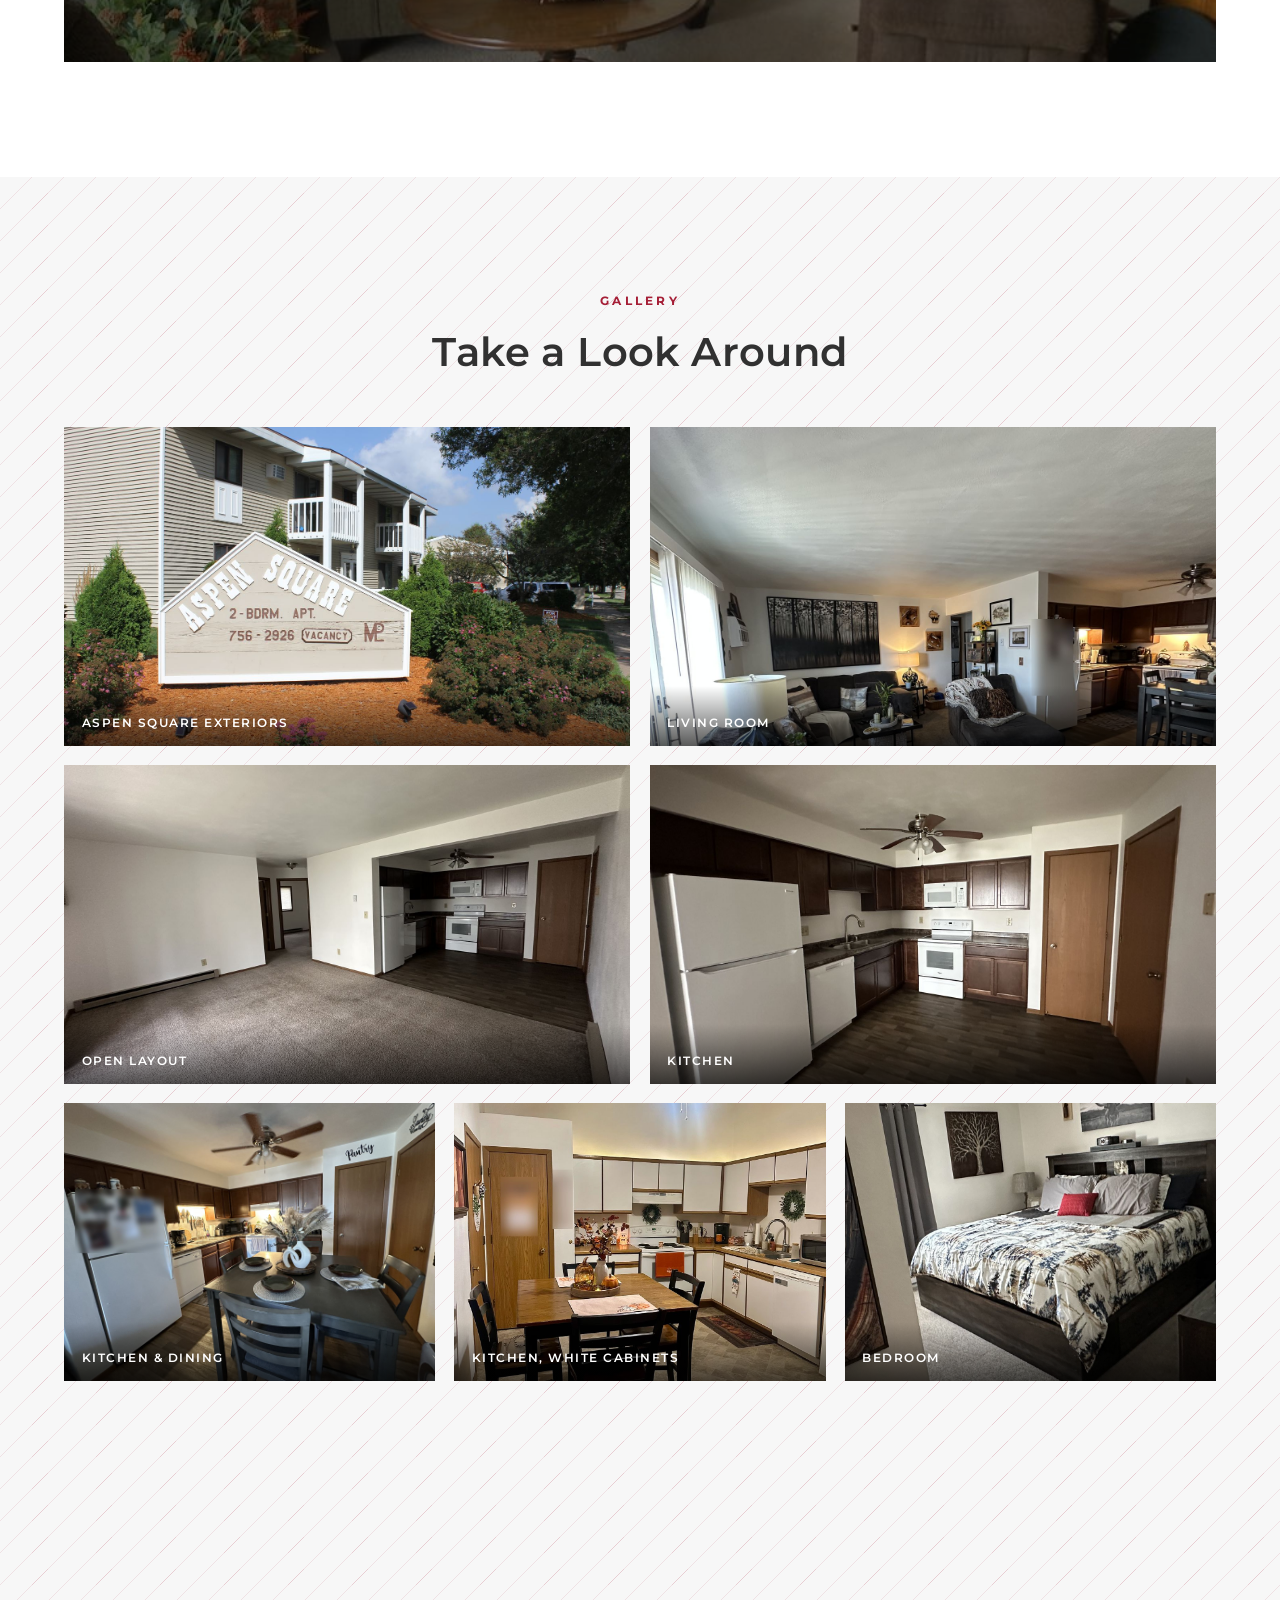
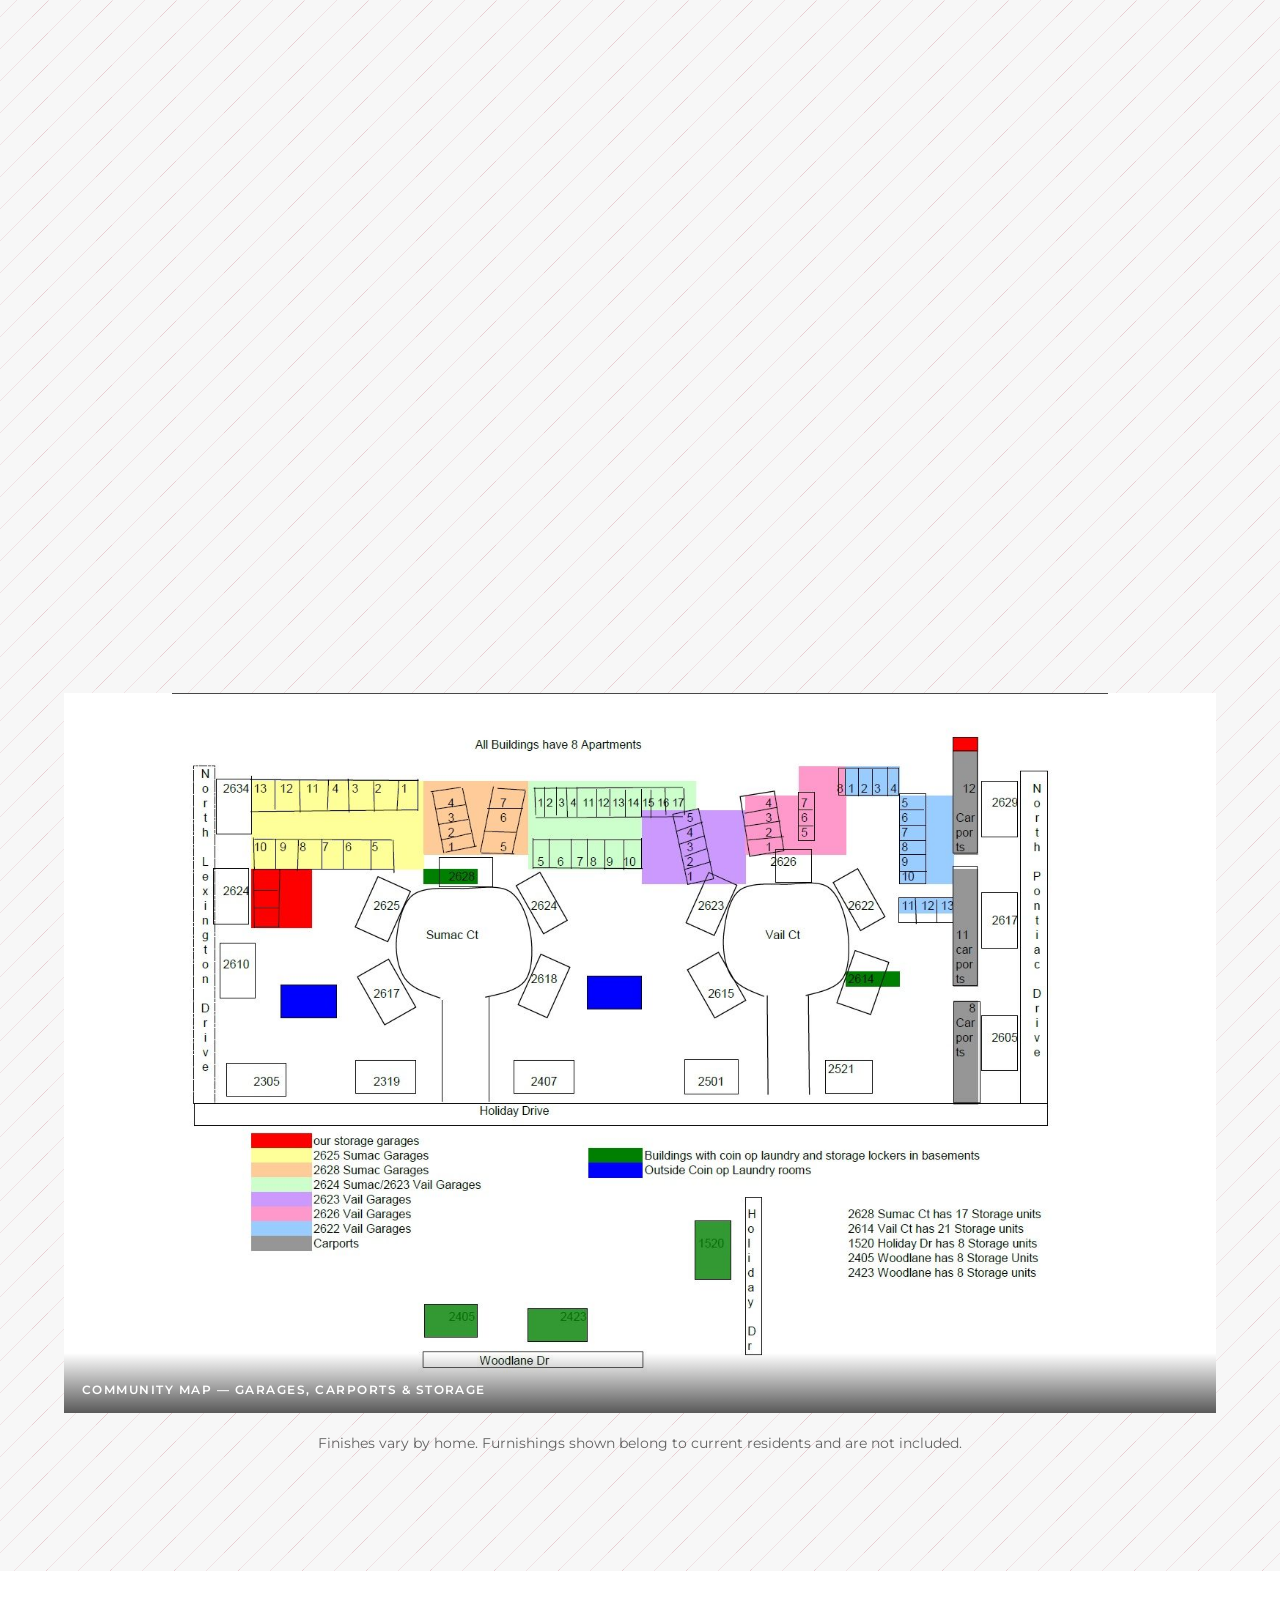
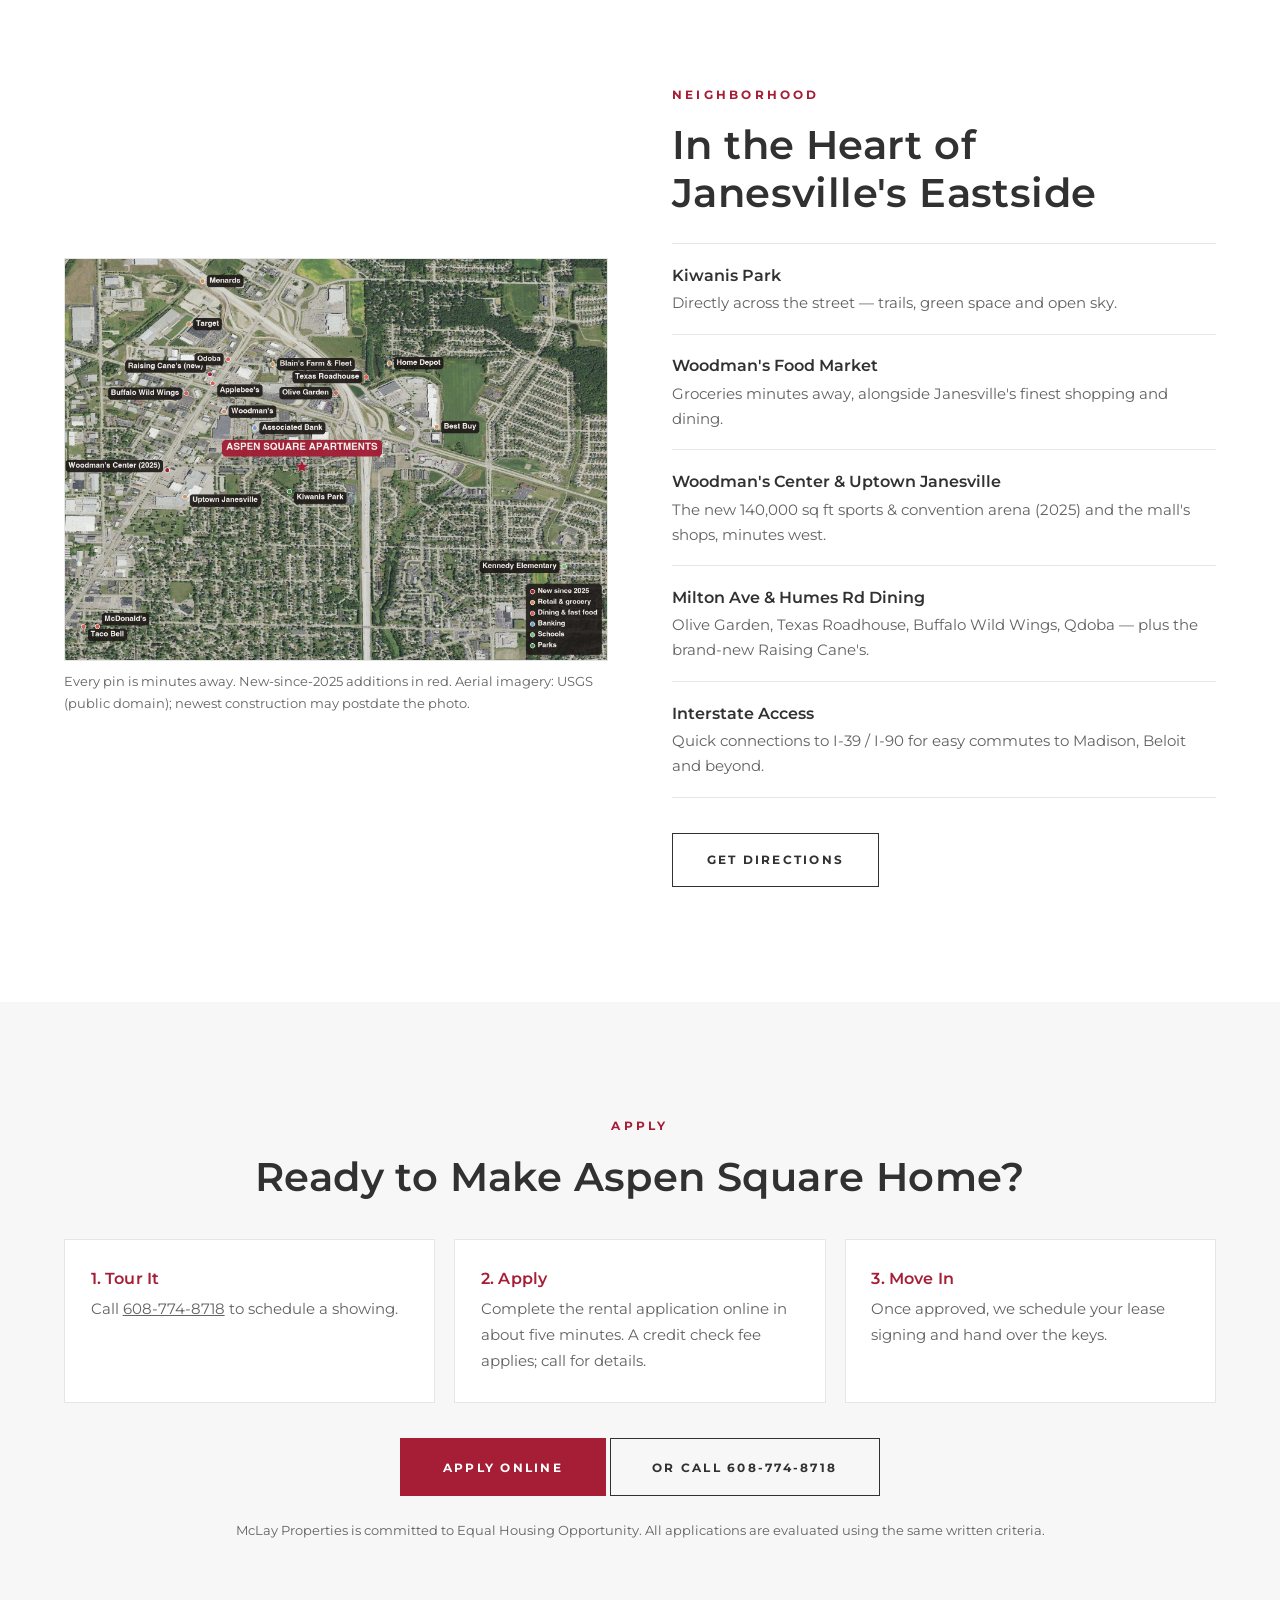
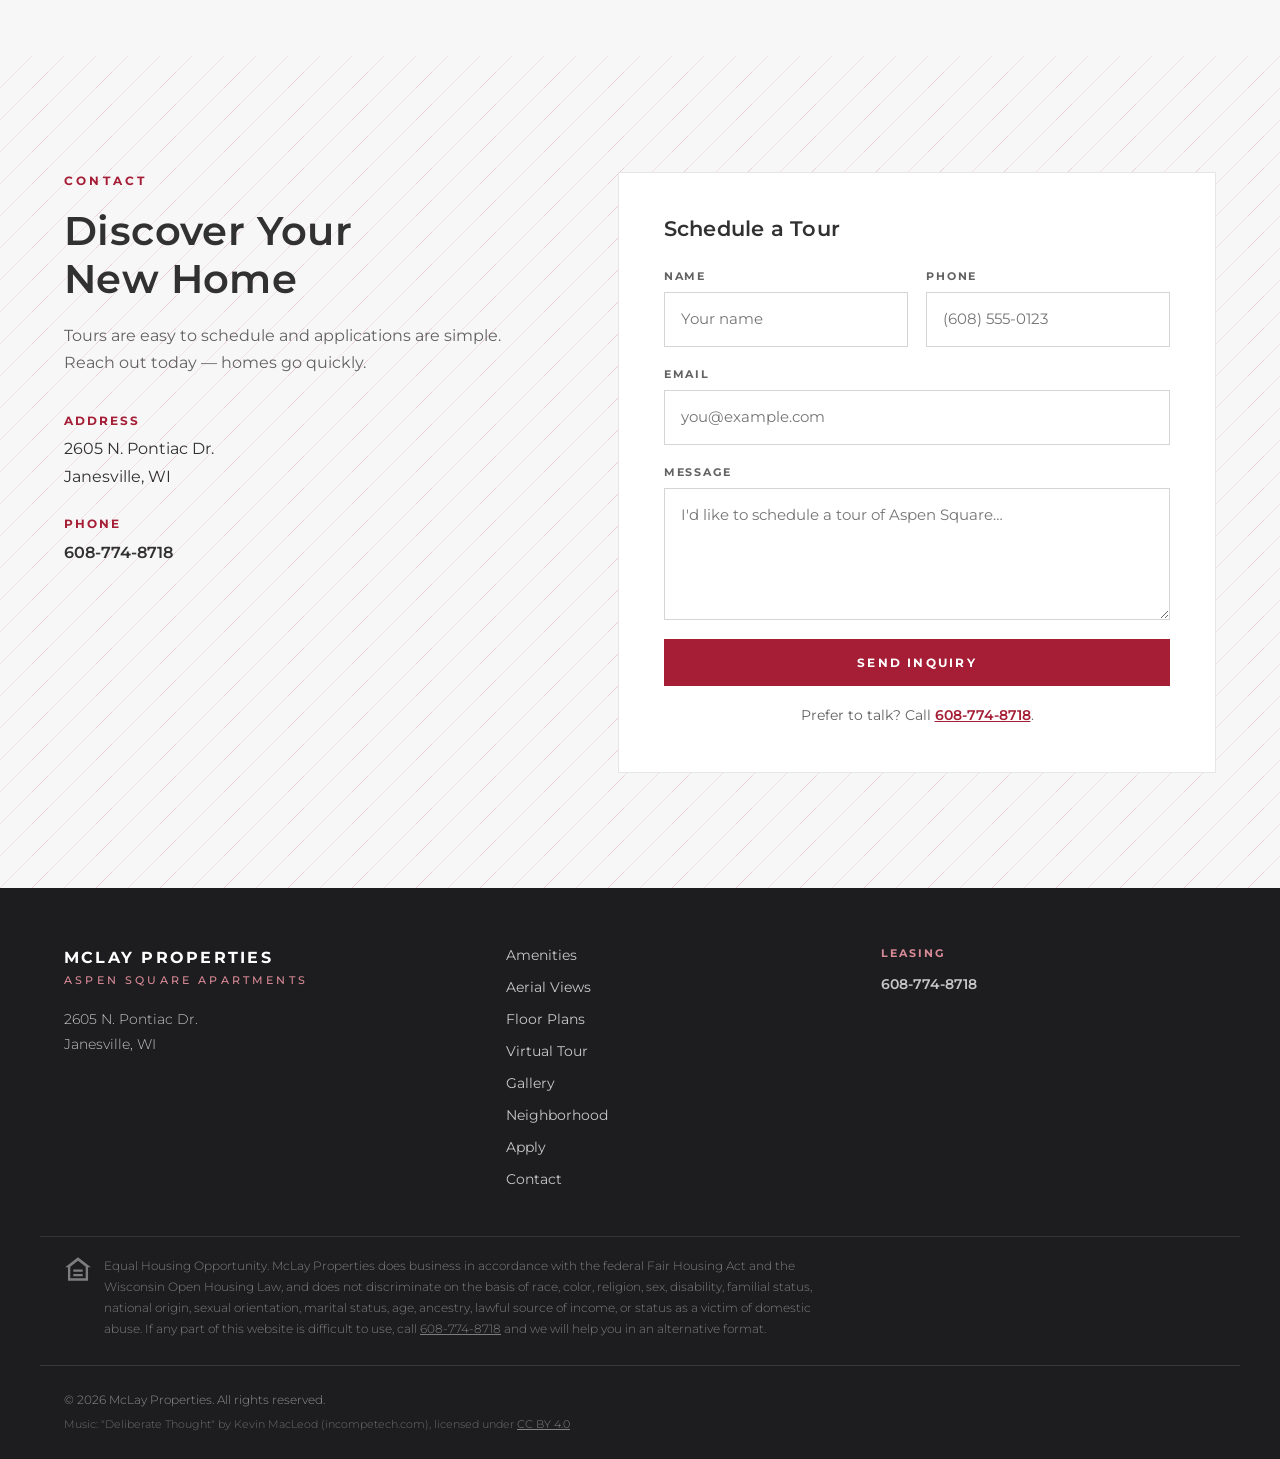
==== commit 466946cc: "Application: replace Zillow fee copy with neutral credit check fee wording Co-Authored-By: Claude Op" ====
--- a/index.html
+++ b/index.html
@@ -356,7 +356,7 @@
           </div>
           <div class="apply__card fade">
             <h3>2. Apply</h3>
-            <p>Complete the rental application online in about five minutes, then finish your screening through Zillow. Zillow's $40 fee is paid directly to Zillow on its secure page.</p>
+            <p>Complete the rental application online in about five minutes. A credit check fee applies; call for details.</p>
           </div>
           <div class="apply__card fade">
             <h3>3. Move In</h3>
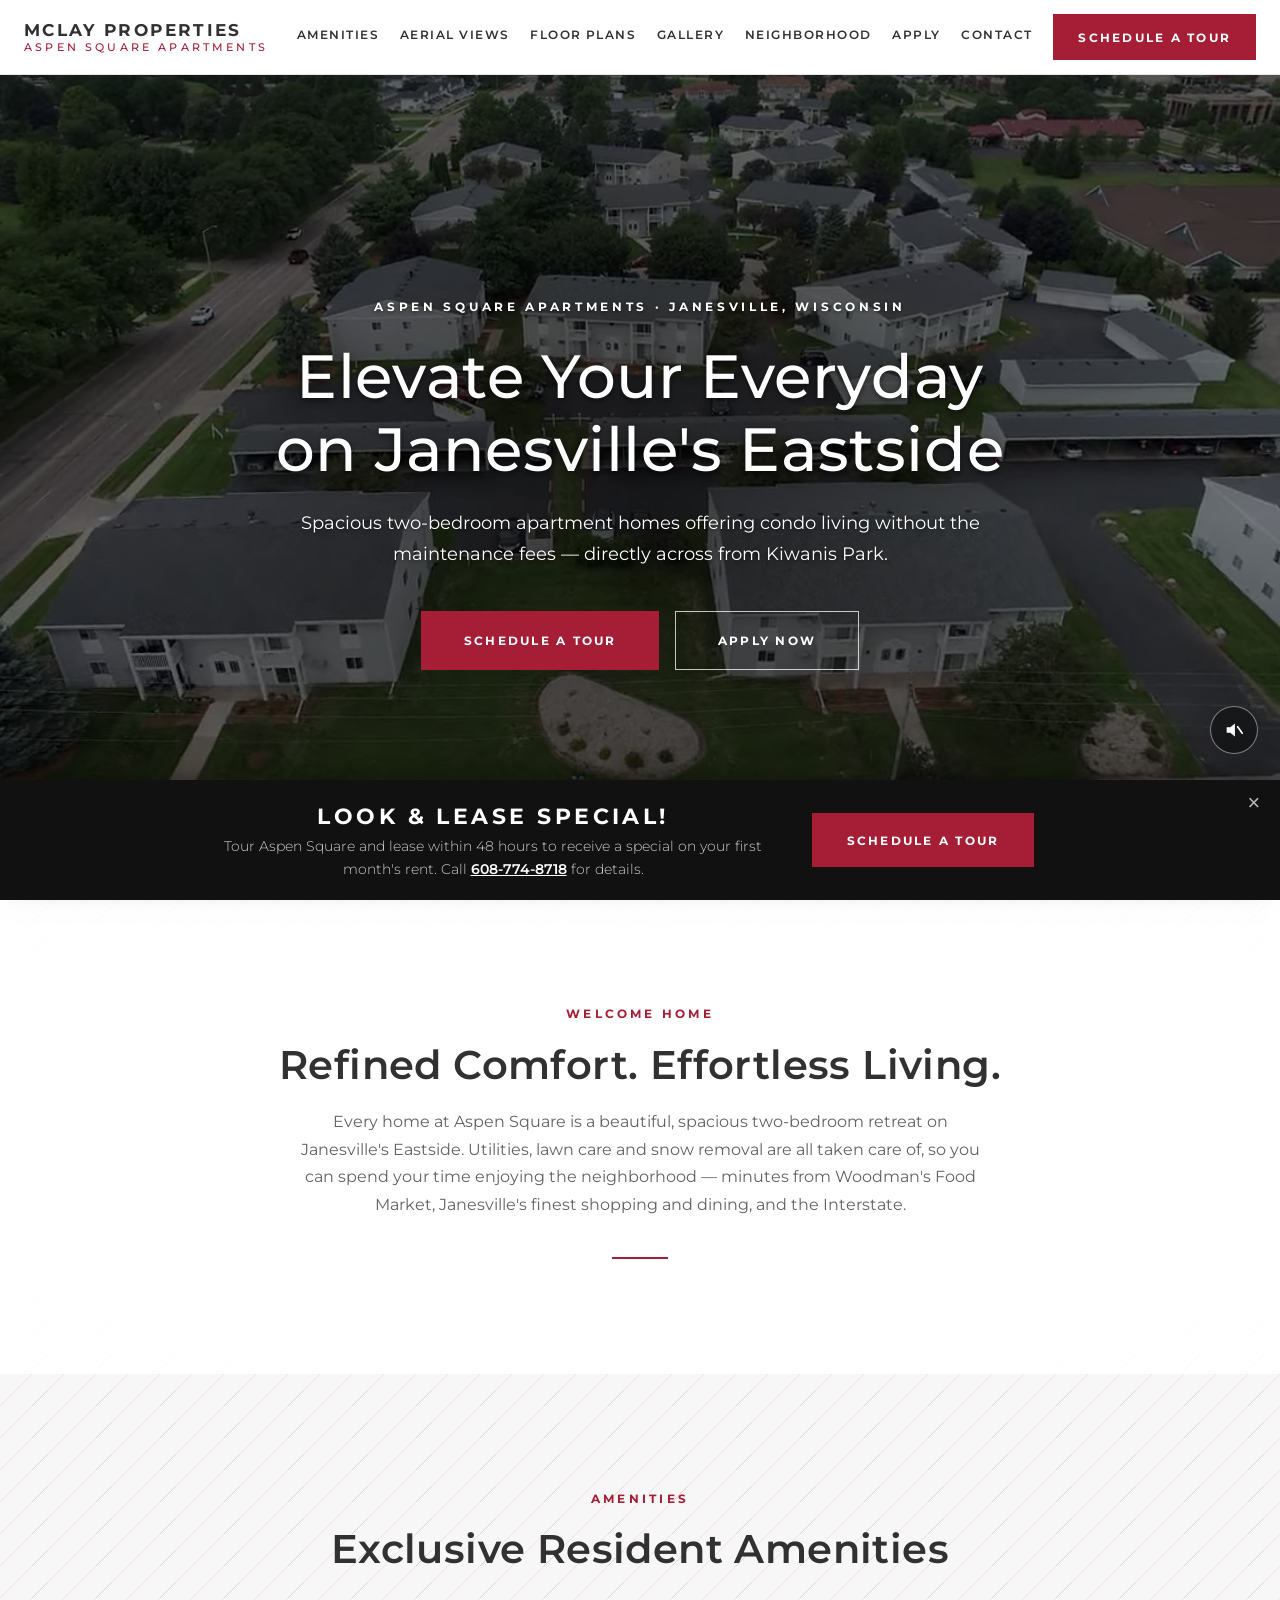
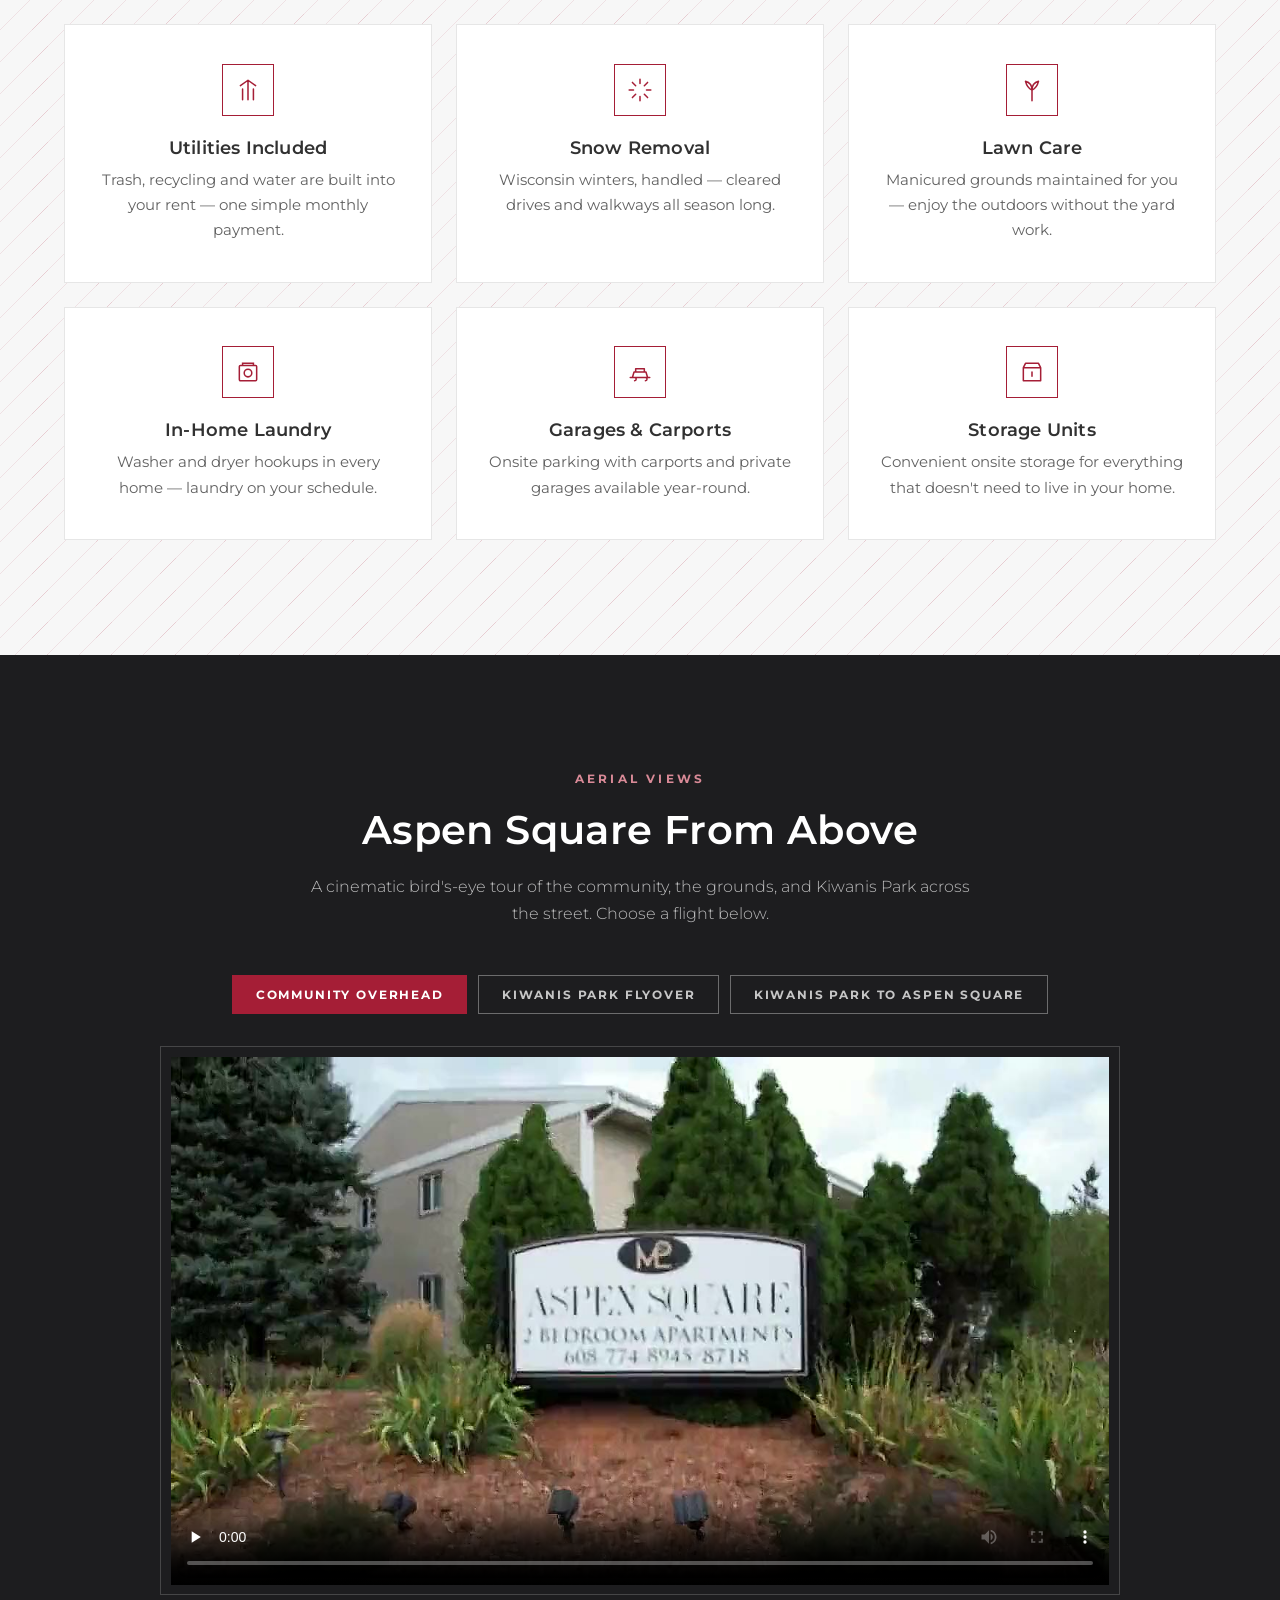
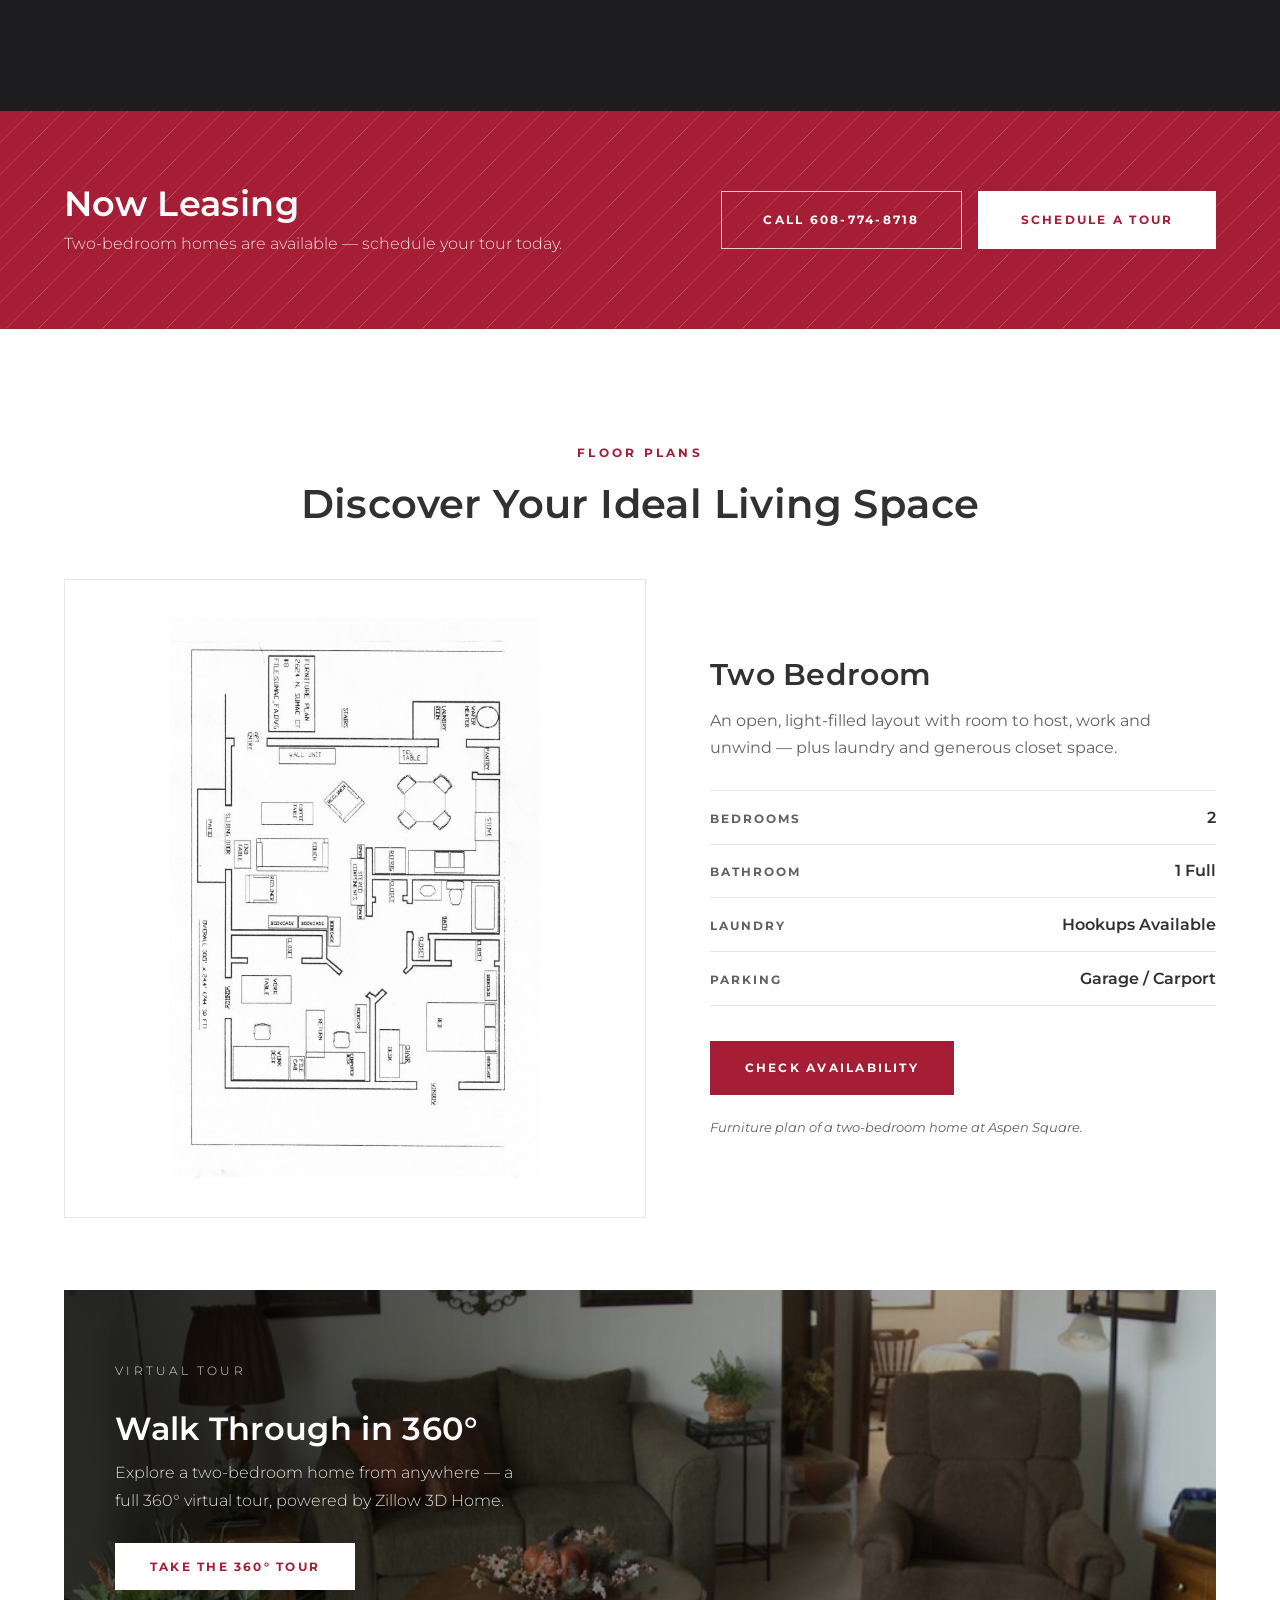
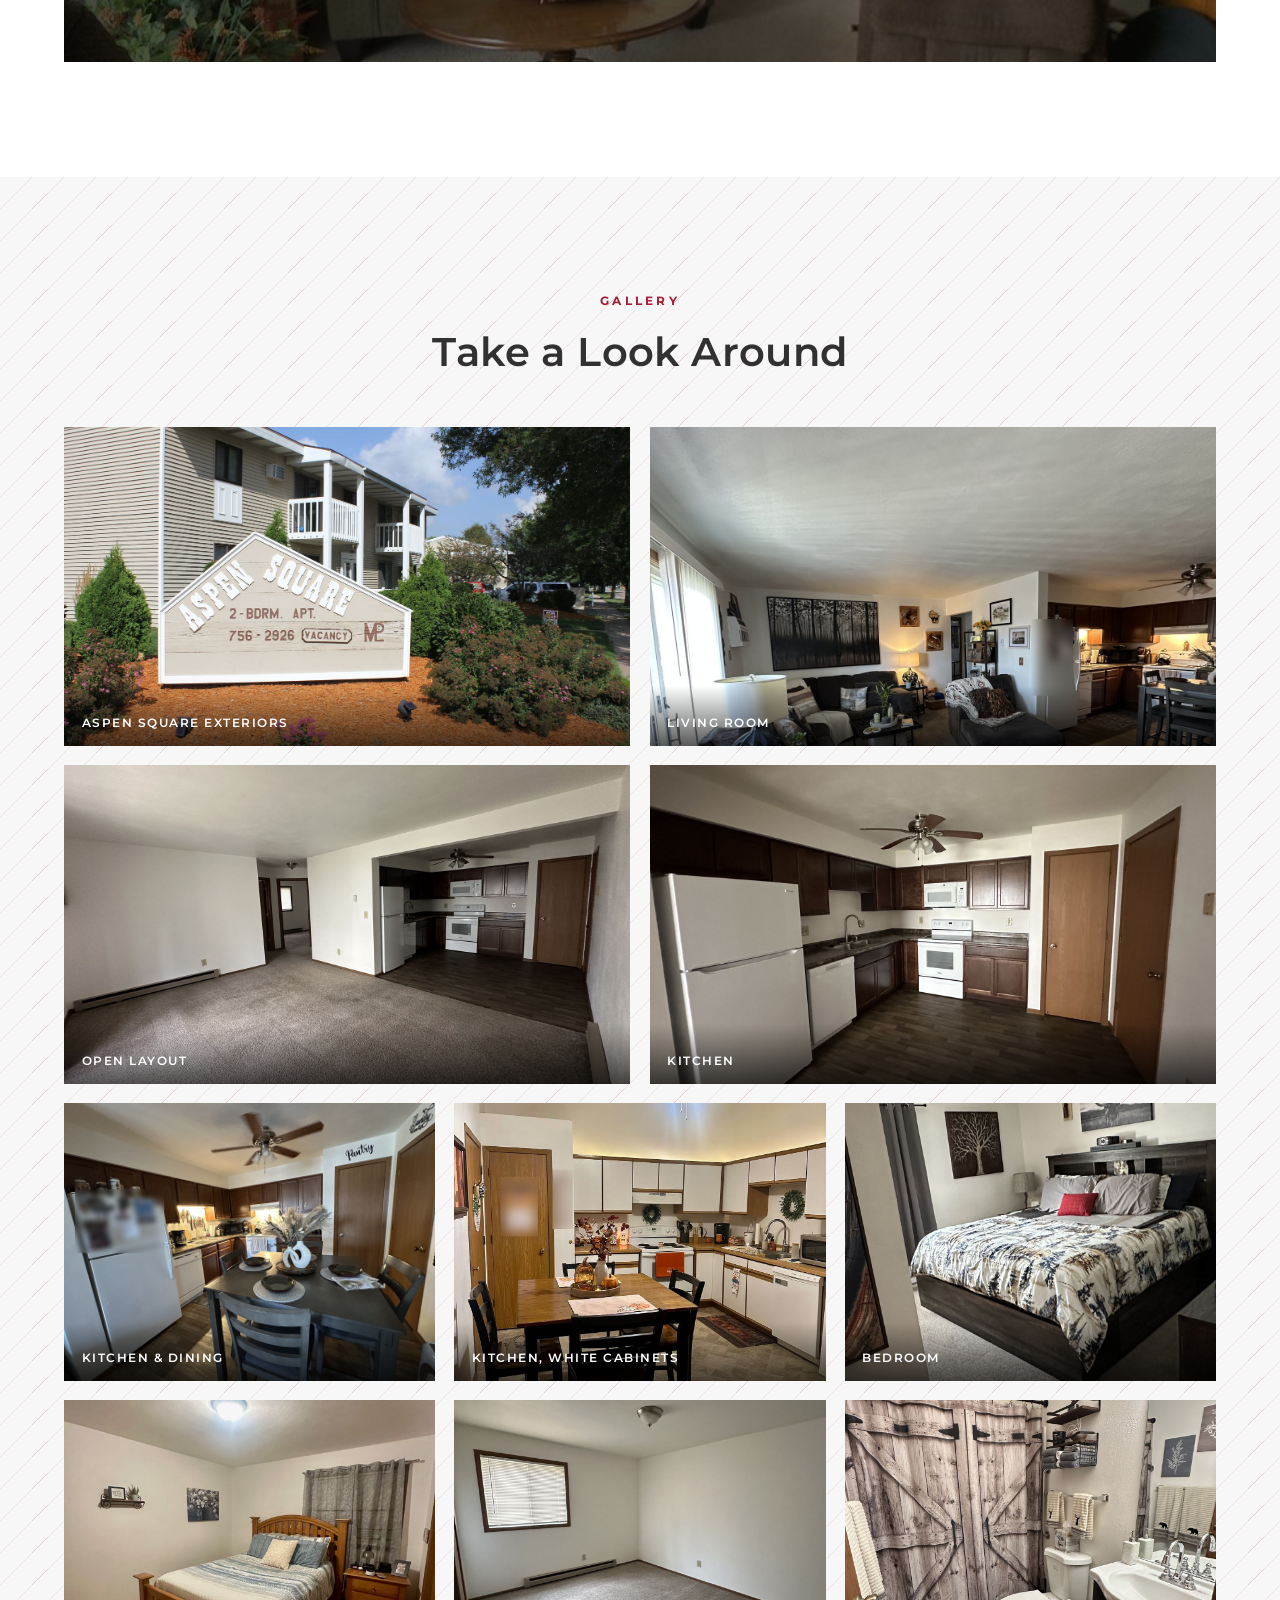
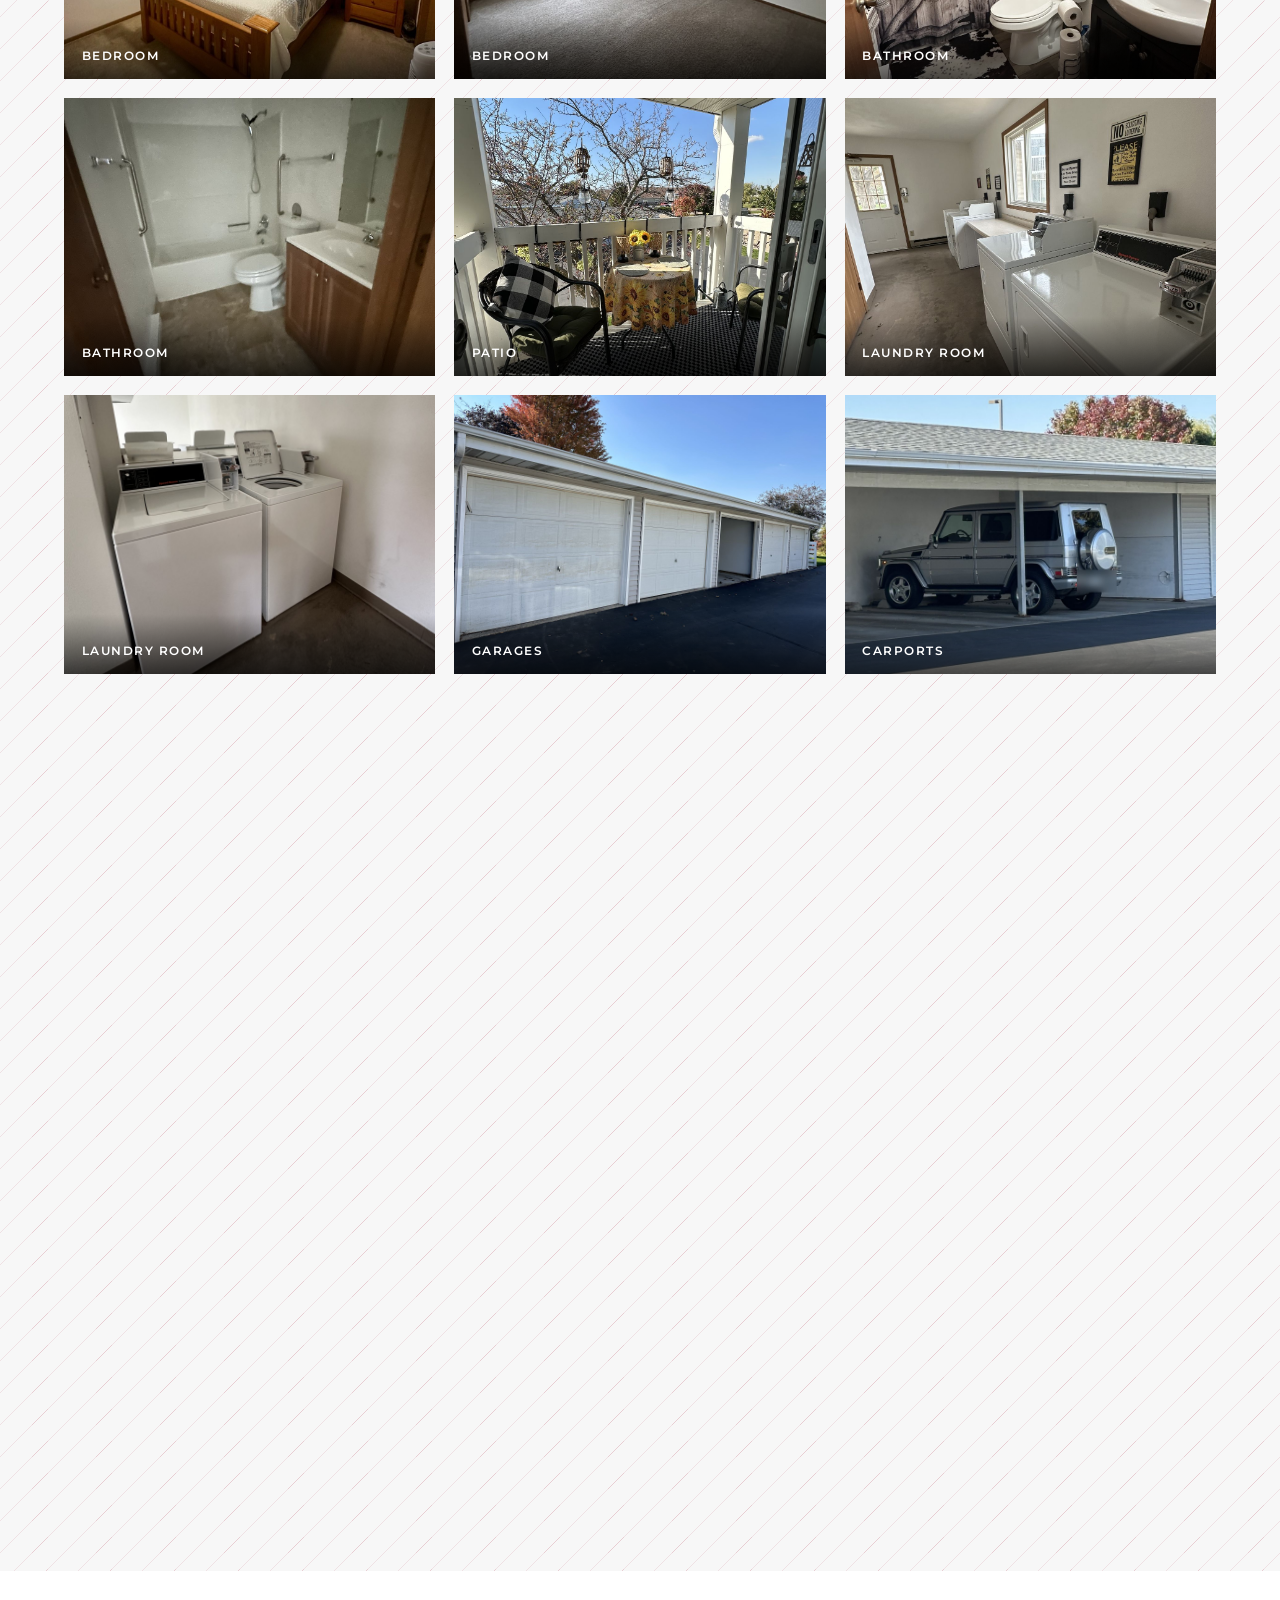
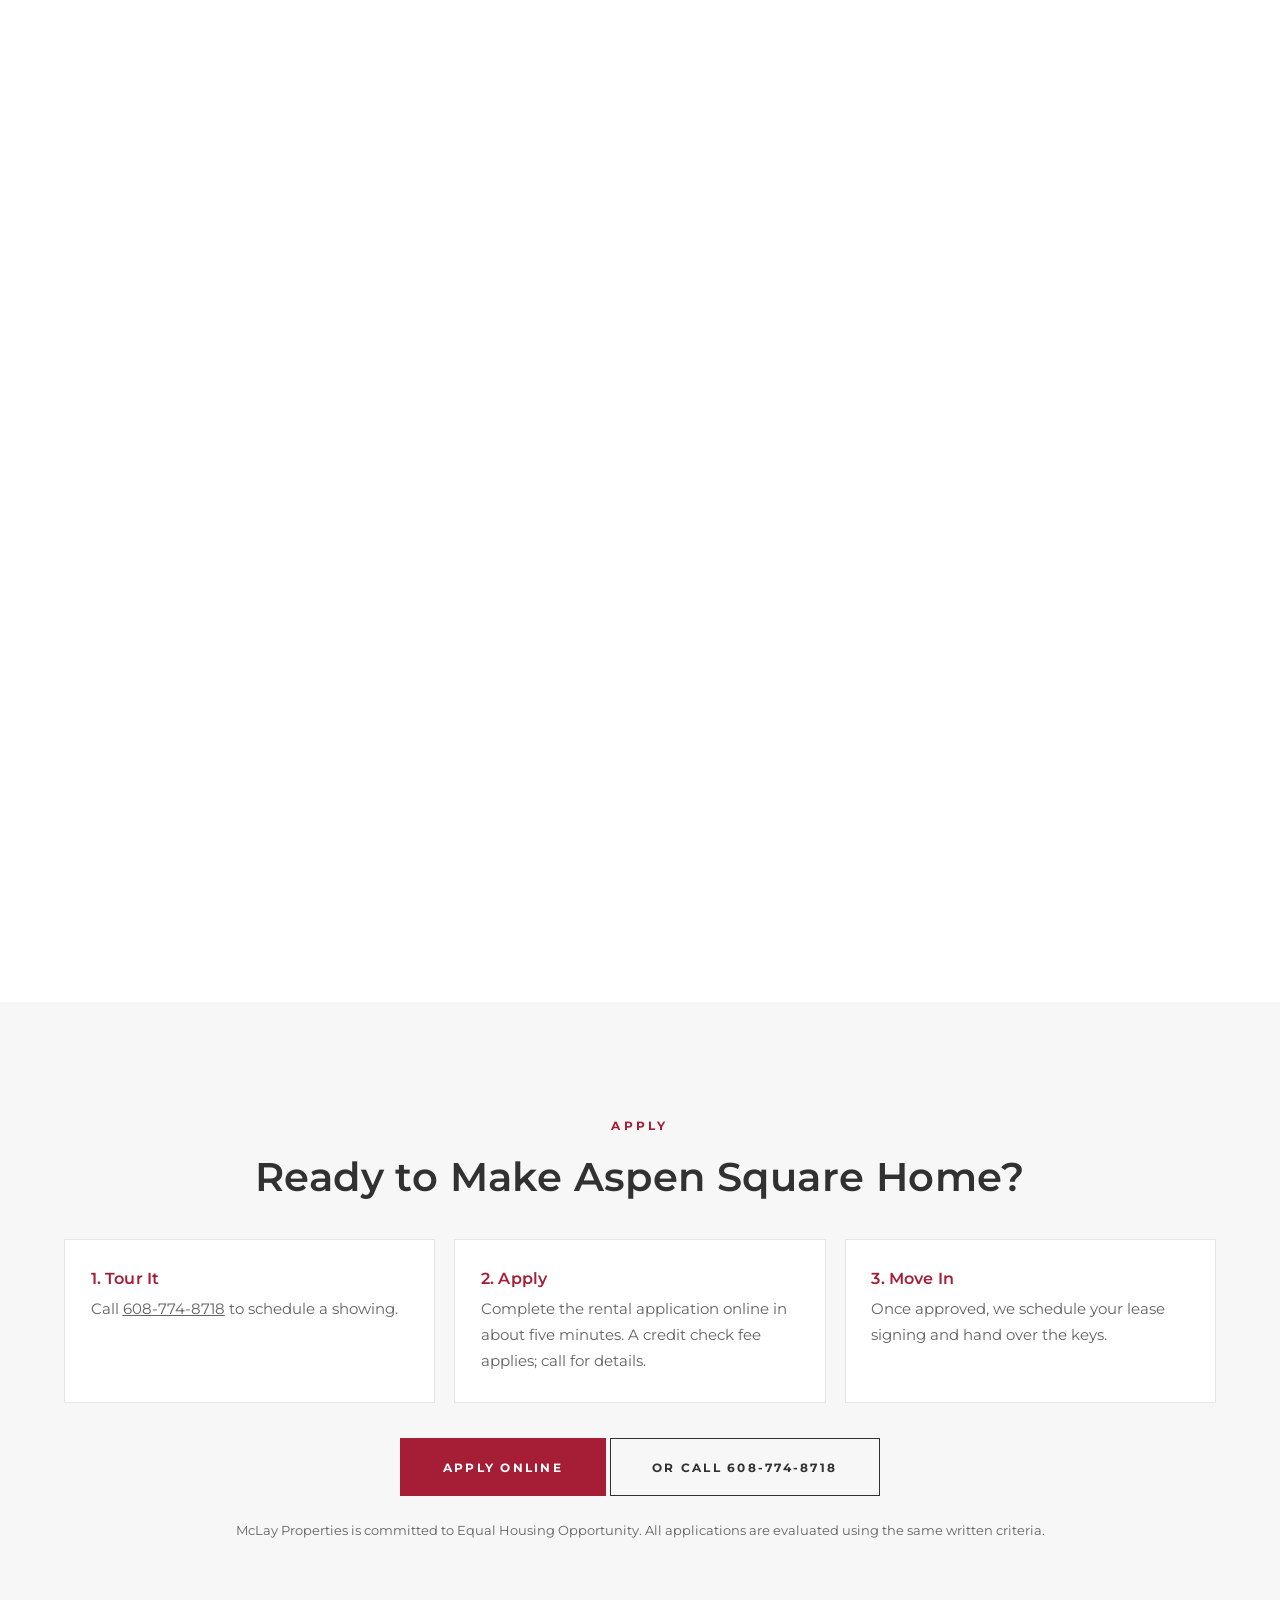
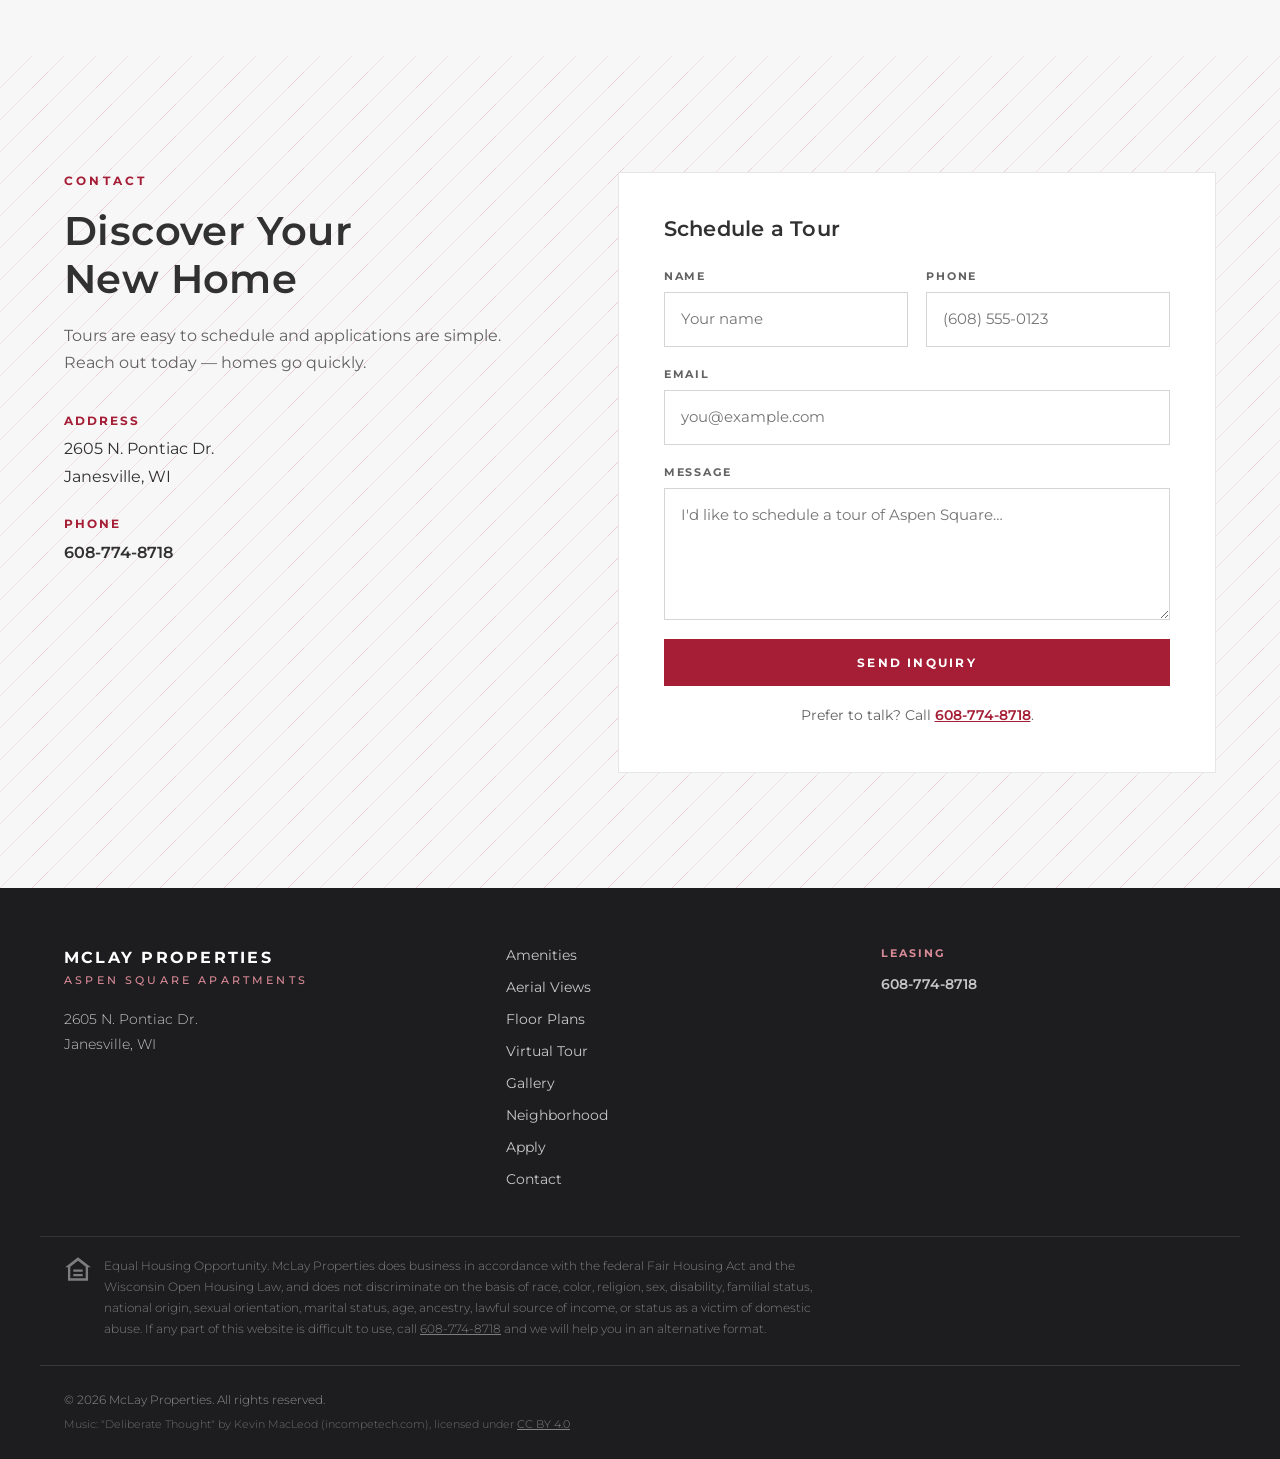
==== commit b7fad1fe: "Contact form: send inquiries by email through a server function Add api/inquiry.js, a dependency-fre" ====
--- a/index.html
+++ b/index.html
@@ -11,7 +11,7 @@
   <link rel="preconnect" href="https://fonts.googleapis.com">
   <link rel="preconnect" href="https://fonts.gstatic.com" crossorigin>
   <link href="https://fonts.googleapis.com/css2?family=Montserrat:ital,wght@0,300;0,400;0,500;0,600;0,700;1,400&display=swap" rel="stylesheet">
-  <link rel="stylesheet" href="css/styles.css?v=8">
+  <link rel="stylesheet" href="css/styles.css?v=9">
   <link rel="icon" href="data:image/svg+xml,<svg xmlns='http://www.w3.org/2000/svg' viewBox='0 0 100 100'><rect width='100' height='100' fill='%23a51e36'/><text x='50' y='72' font-size='60' text-anchor='middle' fill='white' font-family='Georgia'>M</text></svg>">
   <script type="application/ld+json">
   {
@@ -411,6 +411,13 @@
             <span>Message</span>
             <textarea name="message" rows="4" placeholder="I'd like to schedule a tour of Aspen Square…"></textarea>
           </label>
+          <!-- Spam trap: hidden from people, so only bots fill it in. Leave it empty. -->
+          <div class="form__trap" aria-hidden="true">
+            <label>
+              <span>Leave this field blank</span>
+              <input type="text" name="trap" tabindex="-1" autocomplete="off">
+            </label>
+          </div>
           <button type="submit" class="btn btn--solid btn--full">Send Inquiry</button>
           <p class="form__note">Prefer to talk? Call <a href="tel:16087748718">608-774-8718</a>.</p>
         </form>
@@ -481,6 +488,6 @@
   <!-- Mobile-only floating call to action (hidden on desktop) -->
   <a href="#contact" class="btn btn--solid mobile-cta">Schedule a Tour</a>
 
-  <script src="js/main.js"></script>
+  <script src="js/main.js?v=2"></script>
 </body>
 </html>
--- a/css/styles.css
+++ b/css/styles.css
@@ -714,6 +714,14 @@
 .contact__form textarea:focus {
   outline: none;
   border-color: var(--crimson);
+}
+/* Spam trap field: off-screen so visitors never see or tab into it */
+.form__trap {
+  position: absolute;
+  left: -9999px;
+  width: 1px;
+  height: 1px;
+  overflow: hidden;
 }
 .form__note { font-size: 0.85rem; color: var(--ink-soft); text-align: center; }
 .form__note a { color: var(--crimson); font-weight: 600; }
